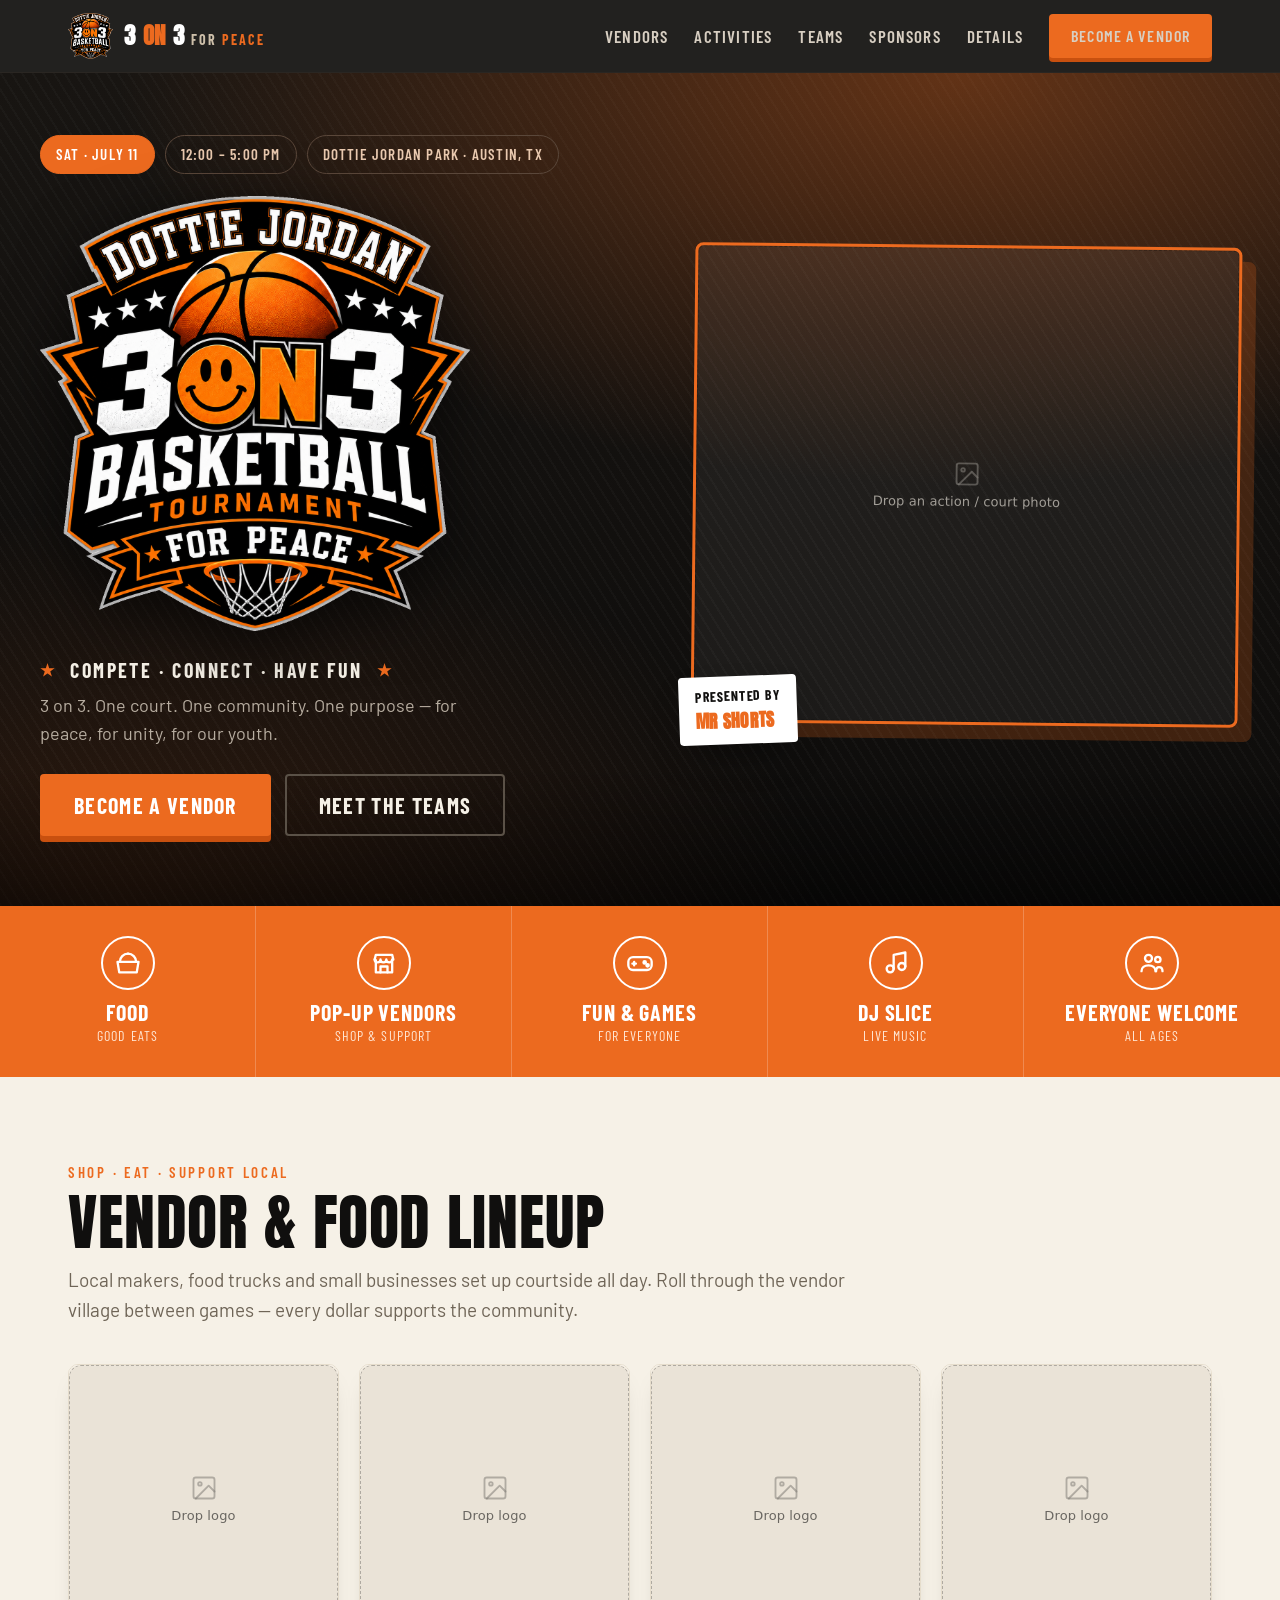
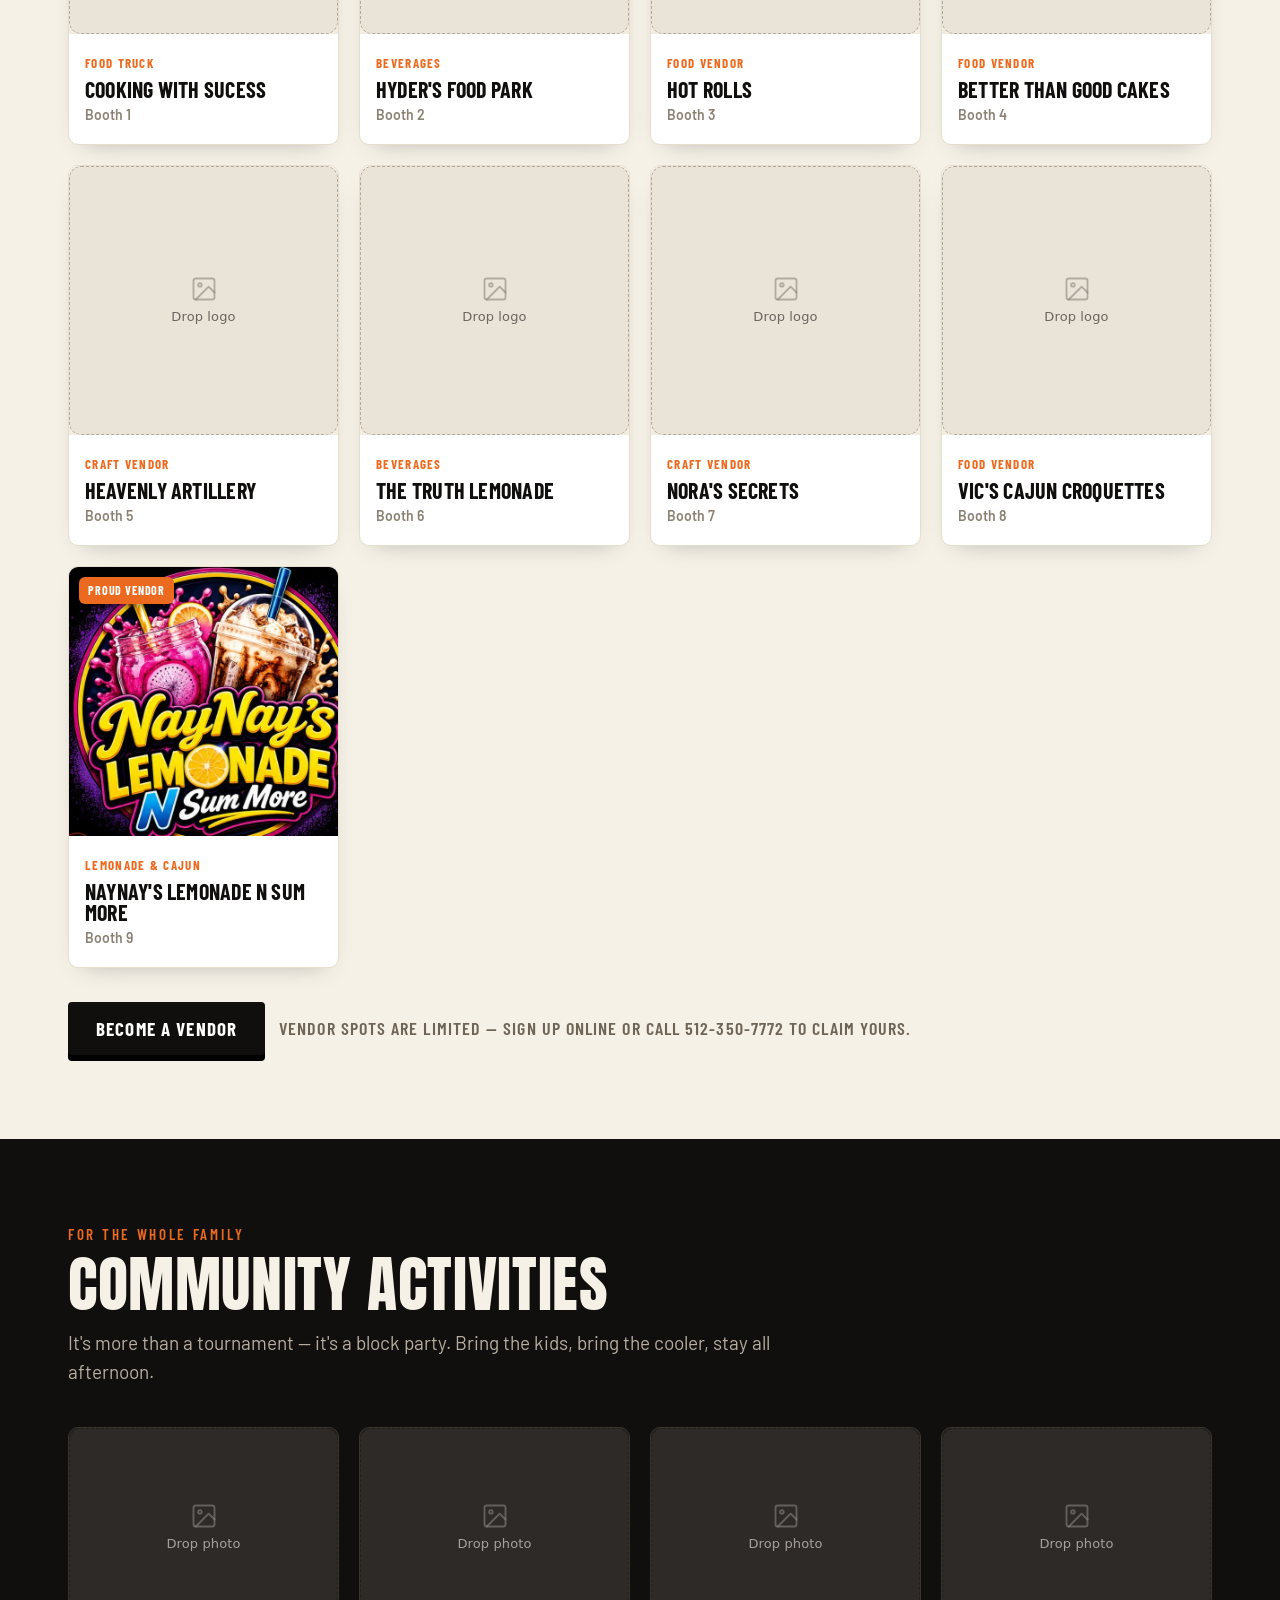
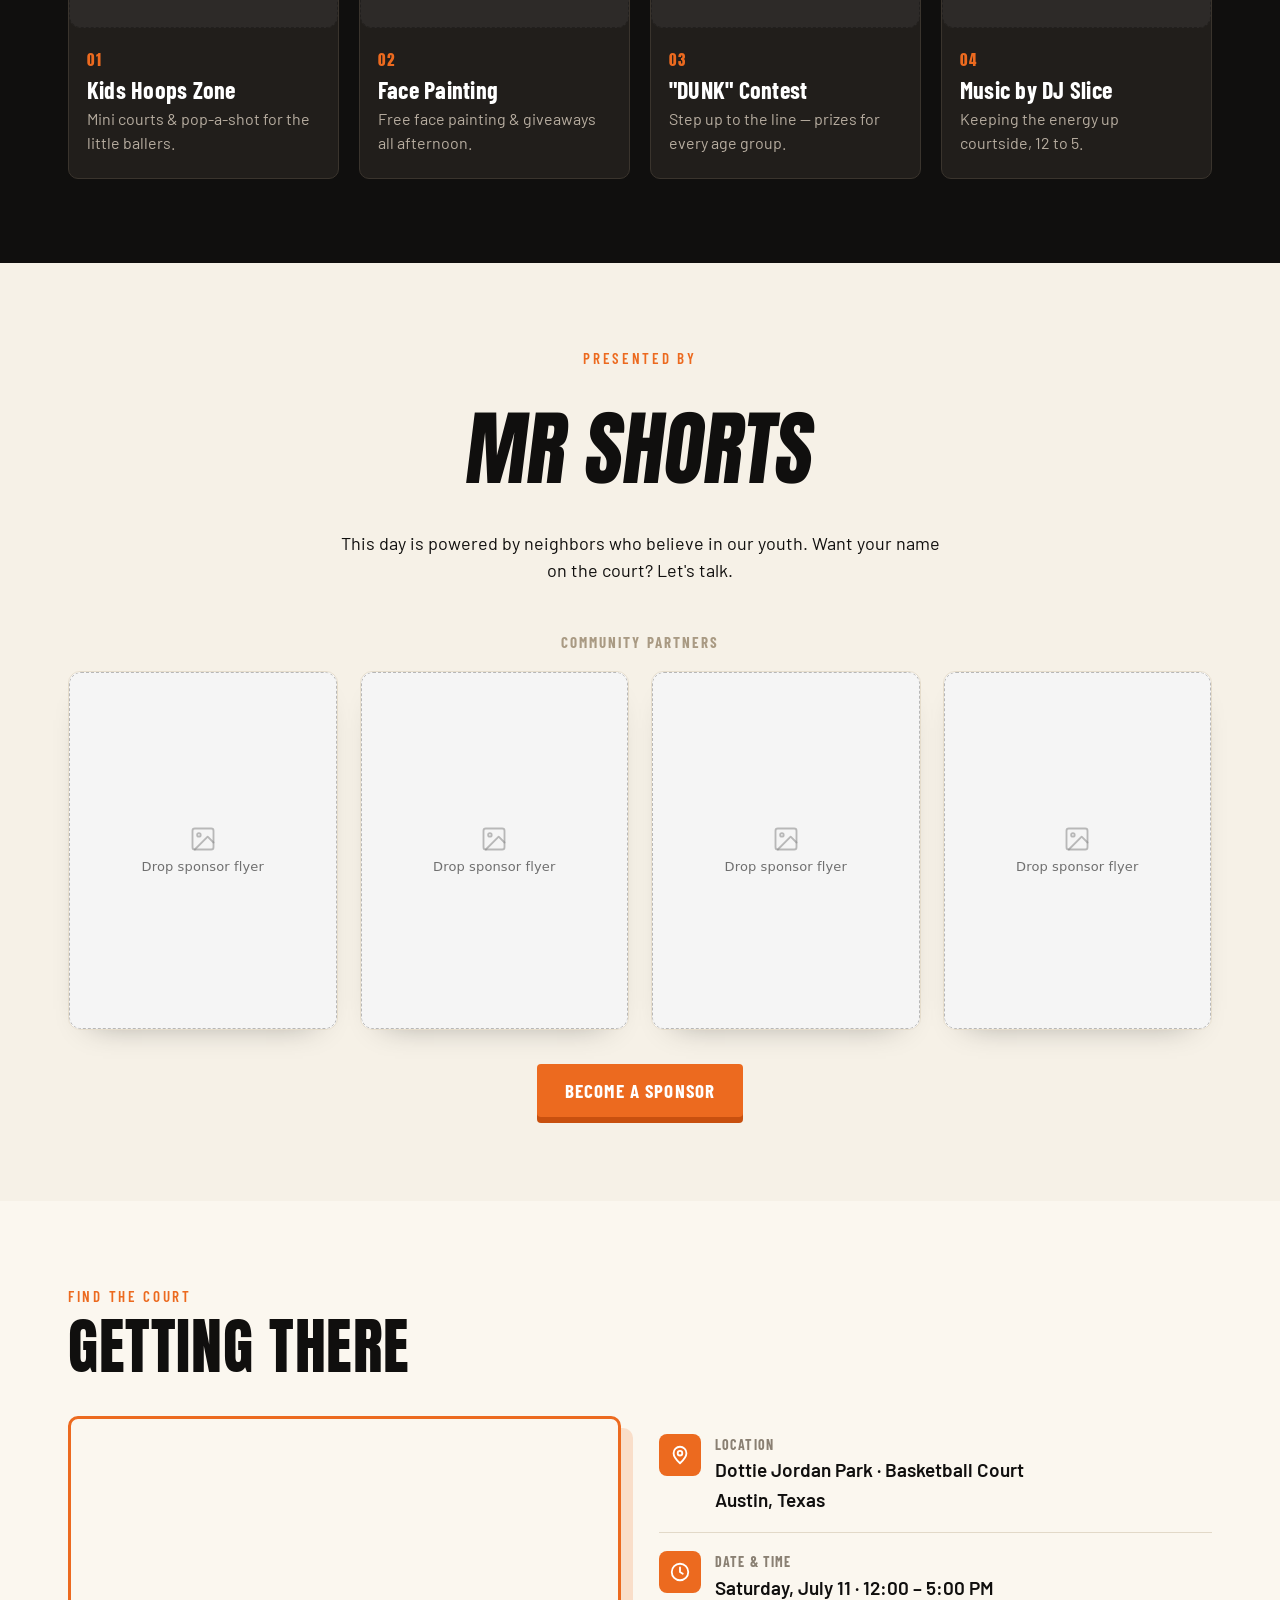
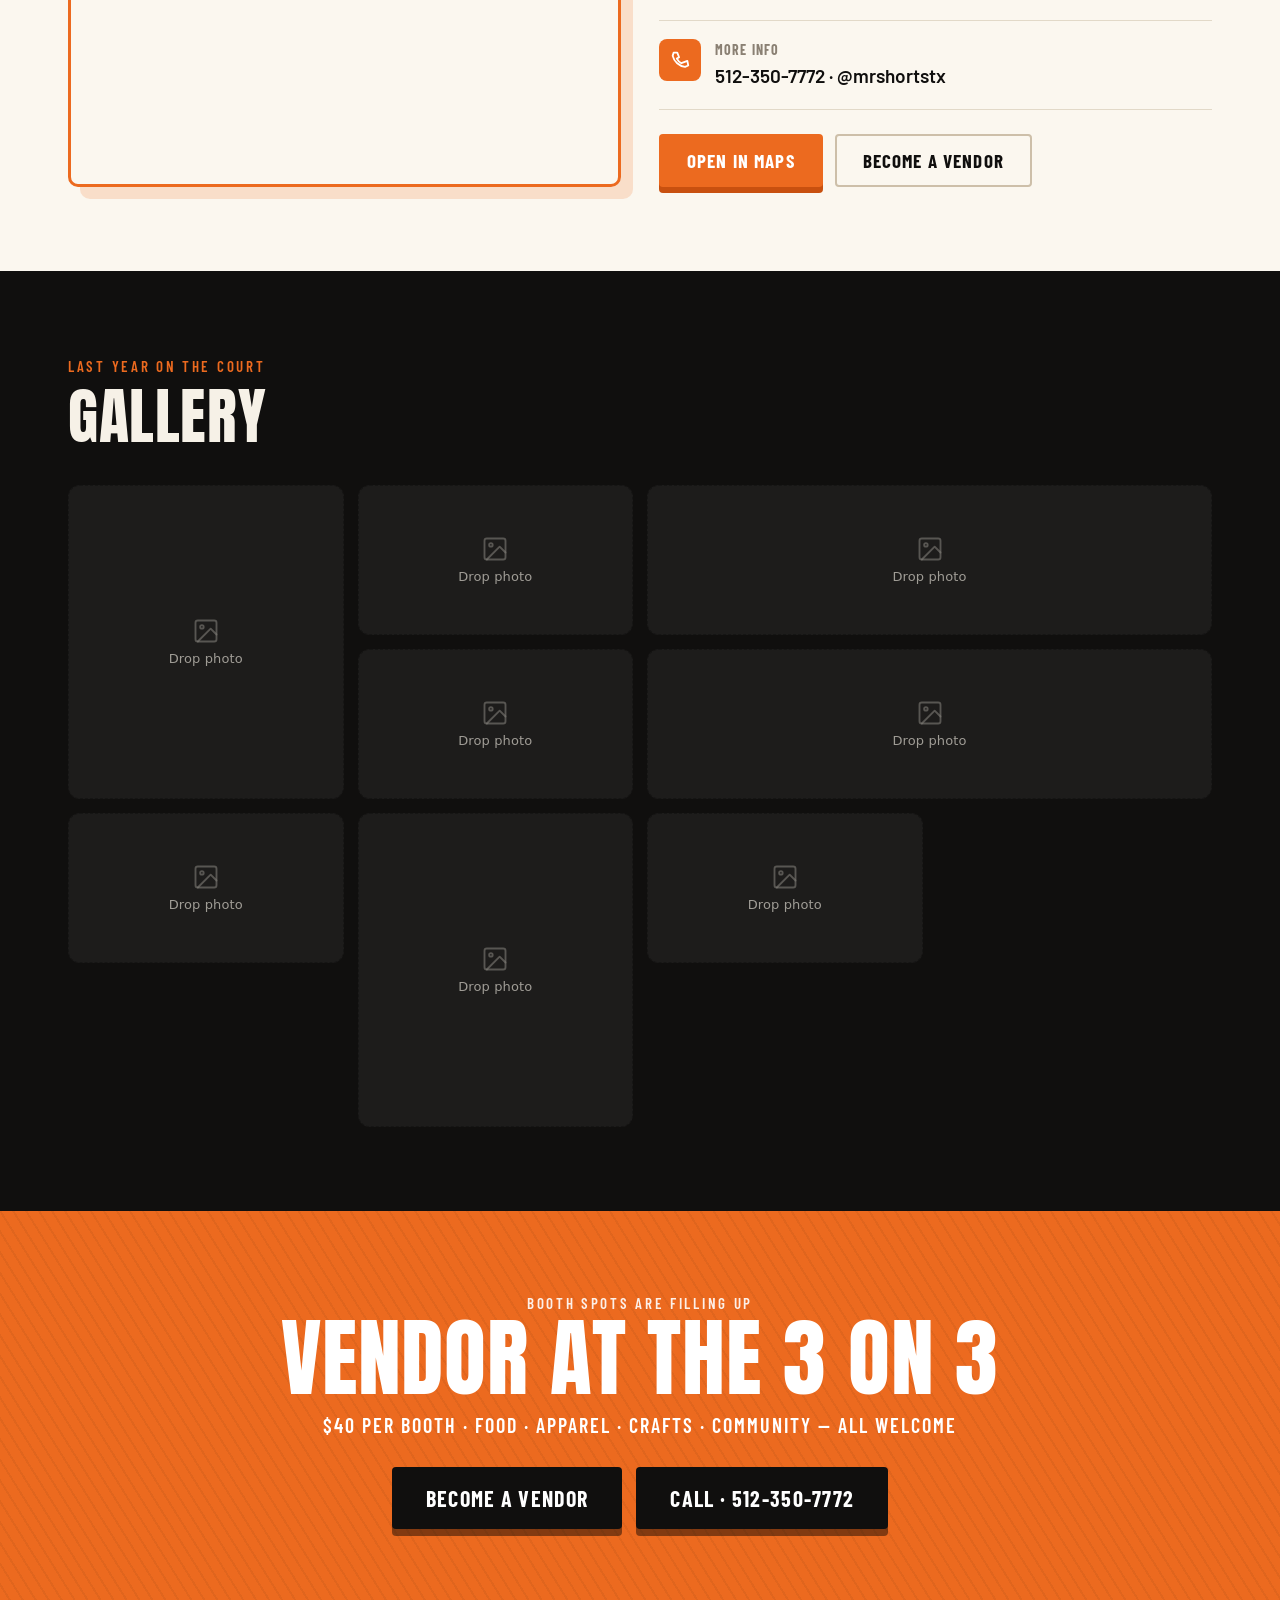
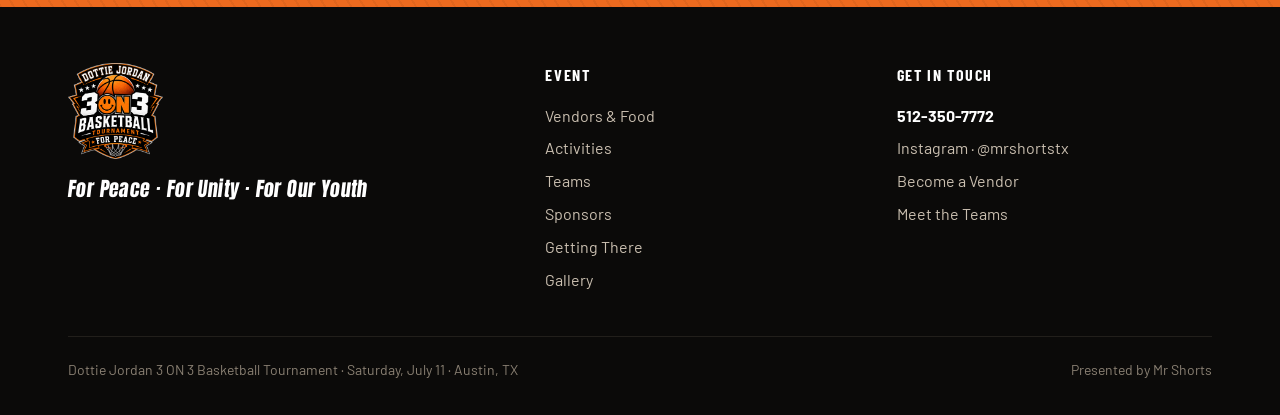
==== index.html @ 152d0636 "Add files via upload" ====
<!DOCTYPE html>
<html lang="en">
<head>
<meta charset="UTF-8" />
<meta name="viewport" content="width=device-width, initial-scale=1.0" />
<title>Dottie Jordan 3 ON 3 Basketball Tournament — For Peace</title>
<link rel="preconnect" href="https://fonts.googleapis.com" />
<link rel="preconnect" href="https://fonts.gstatic.com" crossorigin />
<link href="https://fonts.googleapis.com/css2?family=Anton&family=Barlow:ital,wght@0,400;0,500;0,600;0,700;1,600&family=Barlow+Condensed:wght@500;600;700&display=swap" rel="stylesheet" />
<link rel="stylesheet" href="assets/site.css" />
<meta name="ext-resource-dependency" content="assets/vendors/naynays-flyer.jpg" data-resource-id="naynaysFlyer" />
<template id="__bundler_thumbnail" data-bg-color="#100f0e">
  <svg viewBox="0 0 1200 800" xmlns="http://www.w3.org/2000/svg">
    <rect width="1200" height="800" fill="#100f0e"/>
    <circle cx="600" cy="400" r="190" fill="none" stroke="#ec6a1f" stroke-width="22"/>
    <path d="M600 210 v380 M410 400 h380" stroke="#ec6a1f" stroke-width="22"/>
    <path d="M470 285 q130 115 0 230 M730 285 q-130 115 0 230" fill="none" stroke="#ec6a1f" stroke-width="16"/>
    <text x="600" y="690" text-anchor="middle" font-family="Arial Black, sans-serif" font-weight="900" font-size="96" fill="#f4ead7">3 ON 3</text>
  </svg>
</template>
<style>
  /* ===== BECOME A SPONSOR MODAL ===== */
  .sp-modal{position:fixed;inset:0;z-index:300;display:none;align-items:flex-start;justify-content:center;padding:40px 20px;background:rgba(8,7,6,.9);backdrop-filter:blur(5px);overflow-y:auto;}
  .sp-modal.open{display:flex;}
  .sp-dialog{position:relative;width:100%;max-width:640px;background:#fff;border-radius:14px;overflow:hidden;box-shadow:0 40px 90px -30px rgba(0,0,0,.8);animation:spPop .22s ease both;}
  @keyframes spPop{from{transform:translateY(14px) scale(.985);}to{transform:none;}}

  .sp-head{position:relative;background:var(--ink);color:var(--cream);padding:30px 34px 26px;overflow:hidden;}
  .sp-head::before{content:"";position:absolute;inset:0;background:
      radial-gradient(120% 100% at 88% 0%, rgba(236,106,31,.34), transparent 58%),
      repeating-linear-gradient(58deg, rgba(255,255,255,.022) 0 2px, transparent 2px 9px);}
  .sp-head .eyebrow{position:relative;display:block;margin-bottom:8px;}
  .sp-head h2{position:relative;font-family:'Anton',sans-serif;font-size:clamp(32px,6vw,46px);color:#fff;}
  .sp-head h2 .o{color:var(--orange);}
  .sp-head p{position:relative;color:var(--muted);font-size:16px;margin:10px 0 0;max-width:460px;}
  .sp-close{position:absolute;top:18px;right:18px;z-index:3;width:40px;height:40px;border-radius:50%;border:2px solid #5a5147;background:rgba(0,0,0,.4);color:#fff;font-size:22px;cursor:pointer;display:grid;place-items:center;transition:.15s;}
  .sp-close:hover{background:var(--orange);border-color:var(--orange);}

  .sp-body{padding:28px 34px 32px;}
  .sp-modal .field{display:flex;flex-direction:column;gap:7px;margin-bottom:16px;}
  .sp-modal .grid2{display:grid;grid-template-columns:1fr 1fr;gap:0 18px;}
  .sp-modal .field label{font-family:'Barlow Condensed',sans-serif;font-weight:700;text-transform:uppercase;letter-spacing:.06em;font-size:14px;color:#6f6557;}
  .sp-modal .field label .req{color:var(--orange);}
  .sp-modal input,.sp-modal textarea{
    font-family:'Barlow',sans-serif;font-size:16px;color:var(--ink);background:#fbf8f2;
    border:1.5px solid #ddd2bf;border-radius:9px;padding:12px 14px;outline:none;transition:.14s;width:100%;
  }
  .sp-modal textarea{resize:vertical;min-height:84px;line-height:1.5;}
  .sp-modal input:focus,.sp-modal textarea:focus{border-color:var(--orange);background:#fff;box-shadow:0 0 0 3px rgba(236,106,31,.13);}
  .sp-modal input::placeholder,.sp-modal textarea::placeholder{color:#ada393;}

  .sp-tierhead{font-family:'Barlow Condensed',sans-serif;font-weight:700;text-transform:uppercase;letter-spacing:.06em;font-size:14px;color:#6f6557;margin:4px 0 10px;}
  .sp-tiers{display:grid;grid-template-columns:1fr 1fr;gap:10px;margin-bottom:18px;}
  .sp-tier{position:relative;cursor:pointer;}
  .sp-tier input{position:absolute;opacity:0;width:0;height:0;}
  .sp-tier .box{display:flex;flex-direction:column;gap:2px;border:1.5px solid #ddd2bf;border-radius:11px;padding:13px 15px;background:#fbf8f2;transition:.14s;height:100%;}
  .sp-tier .name{font-family:'Barlow Condensed',sans-serif;font-weight:700;text-transform:uppercase;letter-spacing:.04em;font-size:16px;color:var(--ink);}
  .sp-tier .amt{font-family:'Anton',sans-serif;font-size:22px;color:var(--orange);line-height:1;}
  .sp-tier .amt span{font-family:'Barlow',sans-serif;font-size:12px;color:#a0968a;font-weight:600;}
  .sp-tier input:checked + .box{border-color:var(--orange);background:#fff;box-shadow:0 0 0 2px rgba(236,106,31,.18);}
  .sp-tier input:focus-visible + .box{box-shadow:0 0 0 3px rgba(236,106,31,.35);}

  .sp-err{display:none;color:var(--orange-deep);font-family:'Barlow Condensed',sans-serif;font-weight:700;text-transform:uppercase;letter-spacing:.05em;font-size:13px;}
  .sp-err.show{display:block;}
  .field.invalid input,.field.invalid textarea{border-color:var(--orange-deep);background:#fff4ee;}

  .sp-actions{display:flex;align-items:center;gap:16px;margin-top:6px;flex-wrap:wrap;}
  .sp-actions .btn{border:0;}
  .sp-actions .callnote{font-size:14px;color:#8a8073;line-height:1.4;flex:1;min-width:180px;}
  .sp-actions .callnote a{color:var(--orange-deep);font-weight:700;white-space:nowrap;}

  .sp-success{display:none;text-align:center;padding:10px 4px 6px;}
  .sp-success.show{display:block;}
  .sp-success .tick{width:72px;height:72px;border-radius:50%;background:var(--orange);display:grid;place-items:center;margin:0 auto 20px;box-shadow:0 10px 24px -10px rgba(236,106,31,.7);}
  .sp-success .tick svg{width:38px;height:38px;stroke:#fff;stroke-width:3;fill:none;}
  .sp-success h3{font-family:'Anton',sans-serif;font-size:32px;color:var(--ink);text-transform:uppercase;}
  .sp-success p{font-size:17px;color:#6f6557;max-width:420px;margin:12px auto 0;}
  .sp-success .btn{margin-top:24px;}

  @media(max-width:560px){
    .sp-modal{padding:0;}
    .sp-dialog{max-width:none;min-height:100%;border-radius:0;}
    .sp-modal .grid2,.sp-tiers{grid-template-columns:1fr;}
    .sp-head,.sp-body{padding-left:22px;padding-right:22px;}
  }
</style>
</head>
<body>

  <!-- ============ NAV ============ -->
  <header class="nav">
    <div class="wrap nav-inner">
      <a class="brand" href="#top">
        <img src="assets/logo.png" alt="Dottie Jordan 3 on 3 logo" />
        <b>3<span>ON</span>3 <i>For <span>Peace</span></i></b>
      </a>
      <button class="nav-toggle" id="navToggle" aria-label="Menu"><span></span><span></span><span></span></button>
      <nav class="links" id="navLinks">
        <a href="#vendors">Vendors</a>
        <a href="#activities">Activities</a>
        <a href="teams.html">Teams</a>
        <a href="#sponsors">Sponsors</a>
        <a href="#details">Details</a>
        <a class="btn" href="vendor-registration.html">Become a Vendor</a>
      </nav>
    </div>
  </header>

  <!-- ============ HERO ============ -->
  <section class="hero" id="top">
    <div class="wrap hero-inner">
      <div class="hero-copy">
        <div class="eyebrow-row">
          <span class="chip hot">Sat · July 11</span>
          <span class="chip">12:00 – 5:00 PM</span>
          <span class="chip">Dottie Jordan Park · Austin, TX</span>
        </div>
        <img class="logo-art" src="assets/logo.png" alt="Dottie Jordan 3 on 3 Basketball Tournament — For Peace" />
        <p class="tag stars"><span class="s">★</span> Compete · Connect · Have Fun <span class="s">★</span></p>
        <p class="sub">3 on 3. One court. One community. One purpose — for peace, for unity, for our youth.</p>
        <div class="cta-row">
          <a class="btn lg" href="vendor-registration.html">Become a Vendor</a>
          <a class="btn ghost lg" href="teams.html">Meet the Teams</a>
        </div>
      </div>
      <div class="hero-media">
        <image-slot id="hero-photo" placeholder="Drop an action / court photo" fit="cover" shape="rounded" radius="6"></image-slot>
        <div class="presented">Presented by<b>MR SHORTS</b></div>
      </div>
    </div>
  </section>

  <!-- ============ FEATURE STRIP ============ -->
  <section class="features">
    <div class="grid">
      <div class="feature">
        <div class="ic"><svg viewBox="0 0 24 24" fill="none" stroke-width="2" stroke-linecap="round" stroke-linejoin="round"><path d="M3 11h18l-1.5 9h-15L3 11z"/><path d="M5 11a7 7 0 0 1 14 0"/><path d="M12 4v0"/></svg></div>
        <h3>Food</h3><p>Good eats</p>
      </div>
      <div class="feature">
        <div class="ic"><svg viewBox="0 0 24 24" fill="none" stroke-width="2" stroke-linecap="round" stroke-linejoin="round"><path d="M4 9l1-4h14l1 4"/><path d="M4 9a2.5 2.5 0 0 0 5 0 2.5 2.5 0 0 0 5 0 2.5 2.5 0 0 0 5 0"/><path d="M5 9.5V20h14V9.5"/><path d="M9 20v-5h6v5"/></svg></div>
        <h3>Pop-Up Vendors</h3><p>Shop &amp; support</p>
      </div>
      <div class="feature">
        <div class="ic"><svg viewBox="0 0 24 24" fill="none" stroke-width="2" stroke-linecap="round" stroke-linejoin="round"><rect x="2" y="7" width="20" height="11" rx="4"/><path d="M7 11v3M5.5 12.5h3"/><circle cx="16" cy="11.5" r="1"/><circle cx="18.5" cy="14" r="1"/></svg></div>
        <h3>Fun &amp; Games</h3><p>For everyone</p>
      </div>
      <div class="feature">
        <div class="ic"><svg viewBox="0 0 24 24" fill="none" stroke-width="2" stroke-linecap="round" stroke-linejoin="round"><circle cx="7" cy="17" r="3"/><circle cx="17" cy="15" r="3"/><path d="M10 17V5l10-2v12"/></svg></div>
        <h3>DJ Slice</h3><p>Live music</p>
      </div>
      <div class="feature">
        <div class="ic"><svg viewBox="0 0 24 24" fill="none" stroke-width="2" stroke-linecap="round" stroke-linejoin="round"><circle cx="9" cy="8" r="3"/><circle cx="17" cy="9" r="2.3"/><path d="M3 19c0-3 2.5-5 6-5s6 2 6 5"/><path d="M15.5 19c0-2 1-3.5 2.5-3.5s3 1.2 3 3.5"/></svg></div>
        <h3>Everyone Welcome</h3><p>All ages</p>
      </div>
    </div>
  </section>

  <!-- ============ VENDORS (PRIMARY) ============ -->
  <section class="section cream" id="vendors">
    <div class="wrap">
      <div class="sec-head">
        <span class="eyebrow">Shop · Eat · Support Local</span>
        <h2 class="section-title">Vendor &amp; Food Lineup</h2>
        <p class="lead">Local makers, food trucks and small businesses set up courtside all day. Roll through the vendor village between games — every dollar supports the community.</p>
      </div>
      <div class="vendor-grid">
        <article class="vendor"><image-slot id="v1" placeholder="Drop logo"></image-slot><div class="meta"><span class="cat">Food Truck</span><h3>COOKING WITH SUCESS</h3><span class="booth">Booth 1</span></div></article>
        <article class="vendor"><image-slot id="v2" placeholder="Drop logo"></image-slot><div class="meta"><span class="cat">BEVERAGES</span><h3>HYDER'S FOOD PARK</h3><span class="booth">Booth 2</span></div></article>
        <article class="vendor"><image-slot id="v3" placeholder="Drop logo"></image-slot><div class="meta"><span class="cat">FOOD VENDOR</span><h3>HOT ROLLS</h3><span class="booth">Booth 3</span></div></article>
        <article class="vendor"><image-slot id="v4" placeholder="Drop logo"></image-slot><div class="meta"><span class="cat">FOOD VENDOR</span><h3>BETTER THAN GOOD CAKES</h3><span class="booth">Booth 4</span></div></article>
        <article class="vendor"><image-slot id="v5" placeholder="Drop logo"></image-slot><div class="meta"><span class="cat">CRAFT VENDOR</span><h3>HEAVENLY ARTILLERY</h3><span class="booth">Booth 5</span></div></article>
        <article class="vendor"><image-slot id="v6" placeholder="Drop logo"></image-slot><div class="meta"><span class="cat">BEVERAGES</span><h3>THE TRUTH LEMONADE</h3><span class="booth">Booth 6</span></div></article>
        <article class="vendor"><image-slot id="v7" placeholder="Drop logo"></image-slot><div class="meta"><span class="cat">CRAFT VENDOR</span><h3>NORA'S SECRETS</h3><span class="booth">Booth 7</span></div></article>
        <article class="vendor"><image-slot id="v8" placeholder="Drop logo"></image-slot><div class="meta"><span class="cat">FOOD VENDOR</span><h3>VIC'S CAJUN CROQUETTES</h3><span class="booth">Booth 8</span></div></article>
        <article class="vendor has-flyer" data-flyer="assets/vendors/naynays-flyer.jpg" data-name="NayNay's Lemonade N Sum More"><div class="vlogo"><span class="proud">Proud Vendor</span><img src="assets/vendors/naynays-logo.jpg" alt="NayNay's Lemonade N Sum More logo" /></div><div class="meta"><span class="cat">Lemonade &amp; Cajun</span><h3>NAYNAY'S LEMONADE N SUM MORE</h3><span class="booth">Booth 9</span></div></article>
      </div>
      <div class="vendor-cta">
        <a class="btn dark" href="vendor-registration.html">Become a Vendor</a>
        <span class="note">Vendor spots are limited — sign up online or call 512-350-7772 to claim yours.</span>
      </div>
    </div>
  </section>

  <!-- ============ ACTIVITIES ============ -->
  <section class="section dark" id="activities">
    <div class="wrap">
      <div class="sec-head">
        <span class="eyebrow">For The Whole Family</span>
        <h2 class="section-title">Community Activities</h2>
        <p class="lead">It's more than a tournament — it's a block party. Bring the kids, bring the cooler, stay all afternoon.</p>
      </div>
      <div class="act-grid">
        <article class="act"><image-slot id="a1" placeholder="Drop photo"></image-slot><div class="body"><span class="num">01</span><h3>Kids Hoops Zone</h3><p>Mini courts &amp; pop-a-shot for the little ballers.</p></div></article>
        <article class="act"><image-slot id="a2" placeholder="Drop photo"></image-slot><div class="body"><span class="num">02</span><h3>Face Painting</h3><p>Free face painting &amp; giveaways all afternoon.</p></div></article>
        <article class="act"><image-slot id="a3" placeholder="Drop photo"></image-slot><div class="body"><span class="num">03</span><h3>"DUNK" Contest</h3><p>Step up to the line — prizes for every age group.</p></div></article>
        <article class="act"><image-slot id="a4" placeholder="Drop photo"></image-slot><div class="body"><span class="num">04</span><h3>Music by DJ Slice</h3><p>Keeping the energy up courtside, 12 to 5.</p></div></article>
      </div>
    </div>
  </section>

  <!-- ============ SPONSORS ============ -->
  <section class="section cream" id="sponsors">
    <div class="wrap">
      <div class="presenting">
        <span class="eyebrow">Presented By</span>
        <div class="ms">MR SHORTS</div>
        <p class="lead" style="max-width:620px;margin:18px auto 0;">This day is powered by neighbors who believe in our youth. Want your name on the court? Let's talk.</p>
      </div>
      <div class="sponsor-tier">Community Partners</div>
      <div class="sponsor-wall">
        <div class="sponsor"><image-slot id="s1" fit="cover" placeholder="Drop sponsor flyer"></image-slot></div>
        <div class="sponsor"><image-slot id="s2" fit="cover" placeholder="Drop sponsor flyer"></image-slot></div>
        <div class="sponsor"><image-slot id="s3" fit="cover" placeholder="Drop sponsor flyer"></image-slot></div>
        <div class="sponsor"><image-slot id="s4" fit="cover" placeholder="Drop sponsor flyer"></image-slot></div>
      </div>
      <div style="text-align:center;margin-top:34px;"><button class="btn" type="button" id="openSponsor">Become a Sponsor</button></div>
    </div>
  </section>

  <!-- ============ MAP / DETAILS ============ -->
  <section class="section" id="details">
    <div class="wrap">
      <div class="sec-head">
        <span class="eyebrow">Find The Court</span>
        <h2 class="section-title">Getting There</h2>
      </div>
      <div class="map-row">
        <div class="map-frame">
          <iframe title="Dottie Jordan Park map" loading="lazy" referrerpolicy="no-referrer-when-downgrade"
            src="https://www.openstreetmap.org/export/embed.html?bbox=-97.6855%2C30.2905%2C-97.6560%2C30.3065&layer=mapnik&marker=30.2986%2C-97.6707"></iframe>
        </div>
        <div class="detail-card">
          <div class="row">
            <div class="ic"><svg viewBox="0 0 24 24" fill="none" stroke-width="2" stroke-linecap="round" stroke-linejoin="round"><path d="M12 21s7-6.5 7-11a7 7 0 0 0-14 0c0 4.5 7 11 7 11z"/><circle cx="12" cy="10" r="2.5"/></svg></div>
            <div><div class="k">Location</div><div class="v">Dottie Jordan Park · Basketball Court<br>Austin, Texas</div></div>
          </div>
          <div class="row">
            <div class="ic"><svg viewBox="0 0 24 24" fill="none" stroke-width="2" stroke-linecap="round" stroke-linejoin="round"><circle cx="12" cy="12" r="9"/><path d="M12 7v5l3 2"/></svg></div>
            <div><div class="k">Date &amp; Time</div><div class="v">Saturday, July 11 · 12:00 – 5:00 PM</div></div>
          </div>
          <div class="row">
            <div class="ic"><svg viewBox="0 0 24 24" fill="none" stroke-width="2" stroke-linecap="round" stroke-linejoin="round"><path d="M5 4h4l2 5-2.5 1.5a12 12 0 0 0 5 5L20 13l1 5-3.5 1.5A16 16 0 0 1 4 7.5z"/></svg></div>
            <div><div class="k">More Info</div><div class="v">512-350-7772 · @mrshortstx</div></div>
          </div>
          <div style="margin-top:24px;display:flex;gap:12px;flex-wrap:wrap;">
            <a class="btn" target="_blank" rel="noopener" href="https://www.google.com/maps/search/Dottie+Jordan+Recreation+Center+Austin+TX">Open in Maps</a>
            <a class="btn ghost" style="--cream:var(--ink);color:var(--ink);border-color:#cdbfa9;" href="vendor-registration.html">Become a Vendor</a>
          </div>
        </div>
      </div>
    </div>
  </section>

  <!-- ============ GALLERY ============ -->
  <section class="section dark" id="gallery">
    <div class="wrap">
      <div class="sec-head">
        <span class="eyebrow">Last Year On The Court</span>
        <h2 class="section-title">Gallery</h2>
      </div>
      <div class="gallery">
        <image-slot id="g1" class="tall" placeholder="Drop photo"></image-slot>
        <image-slot id="g2" placeholder="Drop photo"></image-slot>
        <image-slot id="g3" class="wide" placeholder="Drop photo"></image-slot>
        <image-slot id="g4" placeholder="Drop photo"></image-slot>
        <image-slot id="g5" class="wide" placeholder="Drop photo"></image-slot>
        <image-slot id="g6" placeholder="Drop photo"></image-slot>
        <image-slot id="g7" class="tall" placeholder="Drop photo"></image-slot>
        <image-slot id="g8" placeholder="Drop photo"></image-slot>
      </div>
    </div>
  </section>

  <!-- ============ FINAL CTA ============ -->
  <section class="finalcta" id="register">
    <div class="wrap inner">
      <span class="eyebrow" style="color:#fff;opacity:.9;">Booth Spots Are Filling Up</span>
      <h2>Vendor At The 3 ON 3</h2>
      <p>$40 per booth · Food · Apparel · Crafts · Community — all welcome</p>
      <div style="display:flex;gap:14px;justify-content:center;flex-wrap:wrap;">
        <a class="btn dark lg" href="vendor-registration.html">Become a Vendor</a>
        <a class="btn dark lg" href="tel:5123507772">Call · 512-350-7772</a>
      </div>
    </div>
  </section>

  <!-- ============ FOOTER ============ -->
  <footer class="footer">
    <div class="wrap">
      <div class="top">
        <div>
          <img class="logo" src="assets/logo.png" alt="Dottie Jordan 3 on 3 logo" />
          <div class="peace">For Peace · For Unity · For Our Youth</div>
        </div>
        <div>
          <h4>Event</h4>
          <a href="#vendors">Vendors &amp; Food</a>
          <a href="#activities">Activities</a>
          <a href="teams.html">Teams</a>
          <a href="#sponsors">Sponsors</a>
          <a href="#details">Getting There</a>
          <a href="#gallery">Gallery</a>
        </div>
        <div class="contact">
          <h4>Get In Touch</h4>
          <a href="tel:5123507772"><b>512-350-7772</b></a>
          <a href="https://instagram.com/mrshortstx" target="_blank" rel="noopener">Instagram · @mrshortstx</a>
          <a href="vendor-registration.html">Become a Vendor</a>
          <a href="teams.html">Meet the Teams</a>
        </div>
      </div>
      <div class="bottom">
        <span>Dottie Jordan 3 ON 3 Basketball Tournament · Saturday, July 11 · Austin, TX</span>
        <span>Presented by Mr Shorts</span>
      </div>
    </div>
  </footer>

  <!-- ============ BECOME A SPONSOR MODAL ============ -->
  <div class="sp-modal" id="spModal" role="dialog" aria-modal="true" aria-labelledby="spTitle">
    <div class="sp-dialog">
      <button class="sp-close" id="spClose" type="button" aria-label="Close">&times;</button>
      <div class="sp-head">
        <span class="eyebrow">Put Your Name On The Court · July 11</span>
        <h2 id="spTitle">Become a <span class="o">Sponsor</span></h2>
        <p>Back the day that brings our neighborhood together. Tell us a little about you and the Mr Shorts team will follow up to lock in your sponsorship.</p>
      </div>

      <div class="sp-body">
        <form id="spForm" novalidate>
          <div class="grid2">
            <div class="field">
              <label for="spName">Sponsor / Company <span class="req">*</span></label>
              <input id="spName" name="spName" type="text" placeholder="Business or your name" required />
              <div class="sp-err" data-for="spName">Please enter a name.</div>
            </div>
            <div class="field">
              <label for="spContact">Contact name <span class="req">*</span></label>
              <input id="spContact" name="spContact" type="text" placeholder="First &amp; last name" required />
              <div class="sp-err" data-for="spContact">Please enter a contact name.</div>
            </div>
            <div class="field">
              <label for="spPhone">Phone <span class="req">*</span></label>
              <input id="spPhone" name="spPhone" type="tel" placeholder="(512) 000-0000" required />
              <div class="sp-err" data-for="spPhone">Please enter a phone number.</div>
            </div>
            <div class="field">
              <label for="spEmail">Email <span class="req">*</span></label>
              <input id="spEmail" name="spEmail" type="email" placeholder="you@email.com" required />
              <div class="sp-err" data-for="spEmail">Please enter a valid email.</div>
            </div>
          </div>

          <div class="sp-tierhead">Sponsorship level <span class="req" style="color:var(--orange);">*</span></div>
          <div class="sp-tiers" id="spTiers">
            <label class="sp-tier"><input type="radio" name="tier" value="Court Champion" /><span class="box"><span class="name">Court Champion</span><span class="amt">$1,000</span></span></label>
            <label class="sp-tier"><input type="radio" name="tier" value="Community Partner" /><span class="box"><span class="name">Community Partner</span><span class="amt">$500</span></span></label>
            <label class="sp-tier"><input type="radio" name="tier" value="Team Supporter" /><span class="box"><span class="name">Team Supporter</span><span class="amt">$250</span></span></label>
            <label class="sp-tier"><input type="radio" name="tier" value="Friend / In-Kind" /><span class="box"><span class="name">Friend / In-Kind</span><span class="amt">Custom <span>or donation</span></span></span></label>
          </div>
          <div class="sp-err" data-for="tier" style="margin:-8px 0 16px;">Please choose a sponsorship level.</div>

          <div class="field">
            <label for="spMsg">Anything you'd like to add?</label>
            <textarea id="spMsg" name="spMsg" placeholder="Questions, what you'd like to sponsor, how we can recognize you... (optional)"></textarea>
          </div>

          <div class="sp-actions">
            <button class="btn lg" type="submit">Submit Sponsorship</button>
            <span class="callnote">Prefer to talk? Call <a href="tel:5123507772">512-350-7772</a></span>
          </div>
        </form>

        <div class="sp-success" id="spSuccess">
          <div class="tick"><svg viewBox="0 0 24 24"><path d="M5 13l4 4L19 7"/></svg></div>
          <h3>Thank You, Sponsor!</h3>
          <p id="spSuccessMsg">We got your details. The Mr Shorts team will reach out to confirm your sponsorship and how we'll feature you on the court.</p>
          <button class="btn" type="button" id="spDone">Done</button>
        </div>
      </div>
    </div>
  </div>

  <!-- ============ VENDOR FLYER LIGHTBOX ============ -->
  <div class="vlb" id="vlb">
    <button class="x" id="vlbX" aria-label="Close">&times;</button>
    <button class="arw prev" id="vlbPrev" aria-label="Previous">&#8249;</button>
    <img id="vlbImg" alt="" />
    <button class="arw next" id="vlbNext" aria-label="Next">&#8250;</button>
    <div class="cap" id="vlbCap"></div>
  </div>

  <script src="assets/image-slot.js"></script>
  <script>
    // ---- standalone: resolve JS-referenced resources to inlined blobs ----
    if (window.__resources) {
      const __map = {'assets/vendors/naynays-flyer.jpg':'naynaysFlyer'};
      document.querySelectorAll('[data-flyer]').forEach(el=>{
        const id=__map[el.dataset.flyer];
        if(id && window.__resources[id]) el.dataset.flyer=window.__resources[id];
      });
    }

    const t = document.getElementById('navToggle');
    const l = document.getElementById('navLinks');
    t.addEventListener('click', ()=> l.classList.toggle('open'));
    l.querySelectorAll('a').forEach(a=>a.addEventListener('click',()=>l.classList.remove('open')));

    // ---- become a sponsor modal ----
    (function(){
      const modal=document.getElementById('spModal');
      const form=document.getElementById('spForm');
      const success=document.getElementById('spSuccess');
      const openBtn=document.getElementById('openSponsor');
      let lastFocus=null;

      function open(){lastFocus=document.activeElement;modal.classList.add('open');document.body.style.overflow='hidden';const f=document.getElementById('spName');setTimeout(()=>f&&f.focus(),60);}
      function close(){modal.classList.remove('open');document.body.style.overflow='';if(lastFocus)lastFocus.focus();
        // reset back to form view for next time
        setTimeout(()=>{form.style.display='';success.classList.remove('show');form.reset();
          form.querySelectorAll('.field.invalid').forEach(f=>f.classList.remove('invalid'));
          form.querySelectorAll('.sp-err.show').forEach(e=>e.classList.remove('show'));},200);}

      openBtn.addEventListener('click',open);
      document.getElementById('spClose').addEventListener('click',close);
      document.getElementById('spDone').addEventListener('click',close);
      modal.addEventListener('click',e=>{if(e.target===modal)close();});
      document.addEventListener('keydown',e=>{if(e.key==='Escape'&&modal.classList.contains('open'))close();});

      function setErr(key,on){
        const note=form.querySelector('.sp-err[data-for="'+key+'"]');
        if(note)note.classList.toggle('show',on);
        const field=note?note.closest('.field'):null;
        if(field)field.classList.toggle('invalid',on);
      }
      form.addEventListener('input',e=>{const n=e.target.name;if(['spName','spContact','spPhone','spEmail'].includes(n))setErr(n,false);if(n==='tier')setErr('tier',false);});

      form.addEventListener('submit',e=>{
        e.preventDefault();
        let ok=true,firstBad=null;
        ['spName','spContact','spPhone','spEmail'].forEach(k=>{
          const el=form.elements[k];const empty=!el.value.trim();
          const bad=k==='spEmail'?(empty||!/^[^@\s]+@[^@\s]+\.[^@\s]+$/.test(el.value)):empty;
          setErr(k,bad);if(bad){ok=false;firstBad=firstBad||el;}
        });
        const tier=form.querySelector('input[name="tier"]:checked');
        if(!tier){setErr('tier',true);ok=false;firstBad=firstBad||document.getElementById('spTiers');}
        if(!ok){if(firstBad&&firstBad.focus)firstBad.focus();return;}

        // ---- compose email to the Mr Shorts team ----
        const SP_EMAIL='stoneyw@gmail.com';
        const g=id=>(form.elements[id]&&form.elements[id].value.trim())||'—';
        const body=[
          'NEW SPONSOR INQUIRY — Dottie Jordan 3 ON 3 (July 11)',
          '',
          'Sponsorship level: '+tier.value,
          '',
          'Sponsor / Company: '+g('spName'),
          'Contact name:      '+g('spContact'),
          'Phone:             '+g('spPhone'),
          'Email:             '+g('spEmail'),
          '',
          'Message:',
          '  '+g('spMsg'),
          '',
          '— Sent from the 3ON3 For Peace sponsor form'
        ].join('\n');
        window.location.href='mailto:'+SP_EMAIL+
          '?subject='+encodeURIComponent('Sponsor Inquiry ('+tier.value+') — '+g('spName'))+
          '&body='+encodeURIComponent(body);

        document.getElementById('spSuccessMsg').textContent=
          'Your email app just opened with your '+tier.value+' sponsorship details ready — hit send in that email to finish. The Mr Shorts team will confirm your sponsorship and how we’ll feature you on the court.';
        form.style.display='none';
        success.classList.add('show');
      });
    })();

    // ---- unified preview lightbox (vendors + sponsors) ----
    const vlb=document.getElementById('vlb'),vimg=document.getElementById('vlbImg'),vcap=document.getElementById('vlbCap');
    const vPrev=document.getElementById('vlbPrev'),vNext=document.getElementById('vlbNext');
    const ZOOM='<svg viewBox="0 0 24 24" fill="none" stroke-linecap="round" stroke-linejoin="round"><circle cx="11" cy="11" r="7"/><path d="M21 21l-4.3-4.3M11 8v6M8 11h6"/></svg>';
    const EYE='<svg viewBox="0 0 24 24" fill="none" stroke-linecap="round" stroke-linejoin="round"><path d="M2 12s3.5-7 10-7 10 7 10 7-3.5 7-10 7-10-7-10-7z"/><circle cx="12" cy="12" r="3"/></svg>';
    let gList=[],gIdx=0;
    function gShow(i){if(!gList.length)return;gIdx=(i+gList.length)%gList.length;const it=gList[gIdx];vimg.src=it.src;vimg.alt=it.name||'';vcap.textContent=it.name||'';const m=gList.length>1;vPrev.style.display=vNext.style.display=m?'grid':'none';}
    function gOpen(list,i){if(!list.length)return;gList=list;vlb.classList.add('open');gShow(Math.max(0,i));}
    function vclose(){vlb.classList.remove('open');vimg.removeAttribute('src');}
    vlb.addEventListener('click',e=>{if(e.target===vlb)vclose();});
    document.getElementById('vlbX').addEventListener('click',vclose);
    vPrev.addEventListener('click',e=>{e.stopPropagation();gShow(gIdx-1);});
    vNext.addEventListener('click',e=>{e.stopPropagation();gShow(gIdx+1);});
    document.addEventListener('keydown',e=>{if(!vlb.classList.contains('open'))return;if(e.key==='Escape')vclose();if(e.key==='ArrowLeft')gShow(gIdx-1);if(e.key==='ArrowRight')gShow(gIdx+1);});

    function slotSrc(s){const im=s&&s.shadowRoot&&s.shadowRoot.querySelector('img[part="image"]');return (im&&im.getAttribute('src'))||null;}

    // vendors
    const vendors=[...document.querySelectorAll('.vendor')];
    function vSrc(v){return v.dataset.flyer || slotSrc(v.querySelector('image-slot'));}
    function vName(v){return v.dataset.name||(v.querySelector('h3')&&v.querySelector('h3').textContent.trim())||'';}
    function vList(){return vendors.filter(v=>v.classList.contains('previewable')).map(v=>({src:vSrc(v),name:vName(v)})).filter(x=>x.src);}
    function openVendor(v){const list=vList();const i=list.findIndex(x=>x.src===vSrc(v));gOpen(list,i);}
    vendors.forEach(v=>{
      const btn=document.createElement('button');btn.className='zoom';btn.type='button';btn.setAttribute('aria-label','Preview image');btn.innerHTML=ZOOM;
      btn.addEventListener('click',e=>{e.stopPropagation();openVendor(v);});
      v.appendChild(btn);
      if(v.dataset.flyer){v.classList.add('previewable');const lg=v.querySelector('.vlogo');if(lg)lg.addEventListener('click',()=>openVendor(v));return;}
      const s=v.querySelector('image-slot');if(!s)return;
      const upd=()=>v.classList.toggle('previewable', s.hasAttribute('data-filled'));
      upd();new MutationObserver(upd).observe(s,{attributes:true,attributeFilter:['data-filled']});
    });

    // sponsors
    const sponsors=[...document.querySelectorAll('.sponsor')];
    function spList(){return sponsors.filter(sp=>sp.classList.contains('previewable')).map(sp=>({src:slotSrc(sp.querySelector('image-slot')),name:'Sponsor Flyer'})).filter(x=>x.src);}
    sponsors.forEach(sp=>{
      const s=sp.querySelector('image-slot');if(!s)return;
      const btn=document.createElement('button');btn.className='flyer-btn';btn.type='button';btn.innerHTML=EYE+'Preview Flyer';
      btn.addEventListener('click',e=>{e.stopPropagation();const list=spList();const my=slotSrc(s);const i=list.findIndex(x=>x.src===my);gOpen(list,i);});
      sp.appendChild(btn);
      const upd=()=>sp.classList.toggle('previewable', s.hasAttribute('data-filled'));
      upd();new MutationObserver(upd).observe(s,{attributes:true,attributeFilter:['data-filled']});
    });
  </script>
</body>
</html>
---- assets/site.css ----
/* ====== DOTTIE JORDAN 3ON3 — FOR PEACE :: brand stylesheet ====== */
:root{
  --ink:#100f0e;
  --ink-2:#1b1917;
  --panel:#211e1b;
  --cream:#f6f1e7;
  --cream-2:#ece3d3;
  --paper:#fbf7ef;
  --orange:#ec6a1f;
  --orange-bright:#ff7d24;
  --orange-deep:#c8500f;
  --line-dark:#3a342d;
  --muted:#b7ada0;
  --muted-ink:#7c736682;
  --shadow:0 18px 40px -18px rgba(0,0,0,.55);
  --maxw:1200px;
}
*{box-sizing:border-box;}
html{scroll-behavior:smooth;scroll-padding-top:78px;}
body{
  margin:0;
  font-family:'Barlow',system-ui,sans-serif;
  color:var(--ink);
  background:var(--paper);
  -webkit-font-smoothing:antialiased;
  font-size:18px;line-height:1.55;
}
img{max-width:100%;display:block;}
a{color:inherit;text-decoration:none;}

.wrap{max-width:var(--maxw);margin:0 auto;padding:0 28px;}
.eyebrow{
  font-family:'Barlow Condensed',sans-serif;font-weight:600;
  text-transform:uppercase;letter-spacing:.18em;font-size:15px;color:var(--orange);
}
h1,h2,h3{font-family:'Anton',sans-serif;font-weight:400;line-height:.96;letter-spacing:.01em;margin:0;text-transform:uppercase;}
.display{font-size:clamp(54px,9vw,118px);}
.section-title{font-size:clamp(34px,5.2vw,62px);}
.italic-skew{font-style:normal;transform:skewX(-7deg);display:inline-block;}

/* star separators like the flyer */
.stars{display:inline-flex;align-items:center;gap:14px;font-family:'Barlow Condensed',sans-serif;font-weight:700;text-transform:uppercase;letter-spacing:.12em;}
.stars .s{color:var(--orange);font-size:.8em;}

/* buttons */
.btn{
  --bg:var(--orange);--fg:#fff;
  font-family:'Barlow Condensed',sans-serif;font-weight:700;text-transform:uppercase;letter-spacing:.06em;
  font-size:19px;line-height:1;
  display:inline-flex;align-items:center;gap:10px;
  background:var(--bg);color:var(--fg);
  border:2px solid transparent;border-radius:4px;
  padding:15px 26px;cursor:pointer;transition:.15s transform,.15s background,.15s box-shadow;
  box-shadow:0 6px 0 var(--orange-deep);
}
.btn:hover{transform:translateY(-1px);background:var(--orange-bright);}
.btn:active{transform:translateY(4px);box-shadow:0 2px 0 var(--orange-deep);}
.btn.ghost{background:transparent;color:var(--cream);border-color:#5a5147;box-shadow:none;}
.btn.ghost:hover{background:rgba(236,106,31,.12);border-color:var(--orange);color:#fff;}
.btn.dark{background:var(--ink);color:#fff;box-shadow:0 6px 0 #000;}
.btn.dark:hover{background:#000;}
.btn.lg{font-size:22px;padding:18px 32px;}

/* chips */
.chip{
  display:inline-flex;align-items:center;gap:8px;
  font-family:'Barlow Condensed',sans-serif;font-weight:600;text-transform:uppercase;letter-spacing:.08em;font-size:15px;
  border:1.5px solid currentColor;border-radius:999px;padding:7px 15px;
}
.chip svg{width:16px;height:16px;}

/* ============ NAV ============ */
.nav{
  position:sticky;top:0;z-index:60;background:rgba(16,15,14,.92);
  backdrop-filter:blur(8px);border-bottom:1px solid #2a2622;
}
.nav-inner{display:flex;align-items:center;gap:26px;height:72px;}
.nav .brand{display:flex;align-items:center;gap:11px;color:#fff;}
.nav .brand img{height:46px;width:auto;}
.nav .brand b{font-family:'Anton',sans-serif;font-size:23px;letter-spacing:.02em;display:flex;align-items:baseline;gap:7px;}
.nav .brand b span{color:var(--orange);}
.nav .brand b i{font-family:'Barlow Condensed',sans-serif;font-style:normal;font-weight:700;font-size:14px;letter-spacing:.14em;text-transform:uppercase;color:#cdbfa9;white-space:nowrap;}
.nav .brand b i span{color:var(--orange);}
.nav .links{display:flex;gap:26px;margin-left:auto;align-items:center;}
.nav .links a{font-family:'Barlow Condensed',sans-serif;font-weight:600;text-transform:uppercase;letter-spacing:.07em;font-size:17px;color:#d8cfc2;transition:.15s;}
.nav .links a:hover{color:#fff;}
.nav .links .btn{font-size:16px;padding:12px 20px;box-shadow:0 4px 0 var(--orange-deep);}
.nav-toggle{display:none;margin-left:auto;background:none;border:0;cursor:pointer;padding:8px;}
.nav-toggle span{display:block;width:26px;height:3px;background:#fff;border-radius:2px;margin:5px 0;}

/* ============ HERO ============ */
.hero{position:relative;background:var(--ink);color:var(--cream);overflow:hidden;}
.hero::before{/* spotlight + grain */
  content:"";position:absolute;inset:0;
  background:
    radial-gradient(120% 90% at 75% 0%, rgba(236,106,31,.35), transparent 55%),
    radial-gradient(90% 80% at 10% 100%, rgba(236,106,31,.14), transparent 60%),
    repeating-linear-gradient(58deg, rgba(255,255,255,.022) 0 2px, transparent 2px 9px),
    linear-gradient(180deg,#181512,#0d0c0b);
  z-index:0;
}
.hero::after{/* bottom court fade */
  content:"";position:absolute;left:0;right:0;bottom:0;height:140px;
  background:linear-gradient(180deg,transparent,rgba(0,0,0,.5));z-index:0;
}
.hero-inner{position:relative;z-index:2;display:grid;grid-template-columns:1.05fr .95fr;gap:48px;align-items:center;padding:62px 0 70px;}
.hero .eyebrow-row{display:flex;gap:10px;flex-wrap:wrap;margin-bottom:22px;}
.hero .eyebrow-row .chip{color:#e9c9af;border-color:#5a473a;}
.hero .eyebrow-row .chip.hot{color:#fff;background:var(--orange);border-color:var(--orange);}
.hero .logo-art{max-width:430px;width:100%;filter:drop-shadow(0 14px 30px rgba(0,0,0,.6));margin-bottom:6px;}
.hero h1.kicker{font-size:clamp(40px,6vw,82px);color:#fff;margin:4px 0 10px;}
.hero h1.kicker .peace{color:var(--orange);}
.hero .tag{margin:18px 0 6px;font-size:20px;}
.hero .sub{color:var(--muted);max-width:440px;font-size:18px;margin:0 0 26px;}
.hero .cta-row{display:flex;gap:14px;flex-wrap:wrap;}
.hero-media{position:relative;}
.hero-media image-slot{display:block;width:100%;height:480px;border-radius:8px;border:3px solid var(--orange);box-shadow:14px 14px 0 rgba(236,106,31,.22);transform:rotate(.6deg);}
.hero-media .presented{
  position:absolute;left:-14px;bottom:-18px;background:#fff;color:var(--ink);
  font-family:'Barlow Condensed',sans-serif;font-weight:700;text-transform:uppercase;letter-spacing:.06em;
  font-size:14px;padding:9px 16px;border-radius:4px;box-shadow:var(--shadow);transform:rotate(-2deg);
}
.hero-media .presented b{font-family:'Anton';color:var(--orange);font-size:18px;display:block;letter-spacing:.02em;}

/* ============ FEATURE STRIP ============ */
.features{background:var(--orange);color:#fff;}
.features .grid{display:grid;grid-template-columns:repeat(5,1fr);}
.feature{padding:30px 18px;text-align:center;border-right:1px solid rgba(255,255,255,.22);}
.feature:last-child{border-right:0;}
.feature .ic{width:54px;height:54px;margin:0 auto 12px;display:grid;place-items:center;border:2.5px solid #fff;border-radius:50%;}
.feature .ic svg{width:28px;height:28px;stroke:#fff;}
.feature h3{font-family:'Barlow Condensed',sans-serif;font-weight:700;font-size:22px;letter-spacing:.04em;}
.feature p{margin:2px 0 0;font-family:'Barlow Condensed',sans-serif;text-transform:uppercase;letter-spacing:.08em;font-size:14px;color:#ffe6d3;}

/* ============ generic section ============ */
.section{padding:84px 0;}
.section.dark{background:var(--ink);color:var(--cream);}
.section.cream{background:var(--cream);}
.sec-head{margin-bottom:40px;max-width:780px;}
.sec-head .eyebrow{display:block;margin-bottom:8px;}
.sec-head p.lead{font-size:19px;color:#6f6557;margin:14px 0 0;}
.section.dark .sec-head p.lead{color:var(--muted);}

/* ============ VENDORS (primary) ============ */
.vendor-grid{display:grid;grid-template-columns:repeat(4,1fr);gap:20px;}
.vendor{
  background:#fff;border:1px solid #e6ddcc;border-radius:10px;overflow:hidden;
  box-shadow:0 10px 24px -16px rgba(0,0,0,.35);transition:.15s transform,.15s box-shadow;
}
.vendor:hover{transform:translateY(-3px);box-shadow:0 18px 30px -16px rgba(0,0,0,.4);}
.vendor{position:relative;}
.vendor image-slot{display:block;width:100%;height:auto !important;aspect-ratio:1/1;background:#f3ece0;}
.vendor .vlogo{display:block;width:100%;aspect-ratio:1/1;background:#0d0c0b;position:relative;overflow:hidden;cursor:pointer;}
.vendor .vlogo img{width:100%;height:100%;object-fit:cover;display:block;}
.vendor .proud{position:absolute;top:10px;left:10px;z-index:4;font-family:'Barlow Condensed',sans-serif;font-weight:700;text-transform:uppercase;letter-spacing:.07em;font-size:12px;color:#fff;background:var(--orange);border-radius:6px;padding:4px 9px;box-shadow:0 4px 10px -4px rgba(0,0,0,.6);}
.vendor .zoom{position:absolute;top:10px;right:10px;z-index:5;width:36px;height:36px;border-radius:9px;border:0;cursor:pointer;background:rgba(13,12,11,.6);display:none;place-items:center;backdrop-filter:blur(4px);box-shadow:0 4px 10px -4px rgba(0,0,0,.55);transition:.15s background;}
.vendor .zoom:hover{background:var(--orange);}
.vendor .zoom svg{width:19px;height:19px;stroke:#fff;stroke-width:2.2;fill:none;}
.vendor.previewable:hover .zoom{display:grid;}
.vendor .meta{padding:14px 16px 16px;}
.vendor .meta .cat{font-family:'Barlow Condensed',sans-serif;font-weight:700;text-transform:uppercase;letter-spacing:.1em;font-size:13px;color:var(--orange);}
.vendor .meta h3{font-family:'Barlow Condensed',sans-serif;font-weight:700;font-size:22px;margin:3px 0 0;color:var(--ink);text-transform:none;}
.vendor .meta .booth{font-size:14px;color:#8a8073;font-weight:600;}
.vendor-cta{margin-top:34px;display:flex;gap:14px;flex-wrap:wrap;align-items:center;}
.vendor-cta .note{color:#6f6557;font-family:'Barlow Condensed',sans-serif;font-weight:600;text-transform:uppercase;letter-spacing:.06em;}

/* ============ ACTIVITIES ============ */
.act-grid{display:grid;grid-template-columns:repeat(4,1fr);gap:20px;}
.act{position:relative;border-radius:10px;overflow:hidden;border:1px solid var(--line-dark);background:var(--panel);}
.act image-slot{display:block;width:100%;height:200px;}
.act .body{padding:18px 18px 22px;}
.act .num{font-family:'Anton';color:var(--orange);font-size:15px;letter-spacing:.1em;}
.act h3{font-family:'Barlow Condensed',sans-serif;font-weight:700;font-size:24px;margin:4px 0 6px;color:#fff;text-transform:none;}
.act p{margin:0;font-size:16px;color:var(--muted);}

/* ============ SPONSORS ============ */
.presenting{text-align:center;margin-bottom:46px;}
.presenting .eyebrow{display:block;margin-bottom:14px;}
.presenting .ms{
  font-family:'Anton',sans-serif;font-size:clamp(40px,7vw,82px);color:var(--ink);transform:skewX(-7deg);display:inline-block;white-space:nowrap;
}
.section.cream .presenting .ms{color:var(--ink);}
.sponsor-wall{display:grid;grid-template-columns:repeat(4,1fr);gap:22px;}
.sponsor{position:relative;background:#fff;border:1px solid #e6ddcc;border-radius:12px;aspect-ratio:3/4;overflow:hidden;box-shadow:0 14px 32px -24px rgba(0,0,0,.45);}
.sponsor image-slot{display:block;width:100%;height:100%;}
.sponsor image-slot::part(image){object-fit:cover;}
.sponsor .flyer-btn{position:absolute;left:50%;bottom:12px;transform:translateX(-50%) translateY(6px);z-index:5;align-items:center;gap:7px;font-family:'Barlow Condensed',sans-serif;font-weight:700;text-transform:uppercase;letter-spacing:.05em;font-size:13px;color:#fff;background:var(--orange);border:0;border-radius:999px;padding:9px 16px;cursor:pointer;box-shadow:0 8px 18px -6px rgba(0,0,0,.6);display:none;opacity:0;transition:.16s;}
.sponsor .flyer-btn svg{width:15px;height:15px;stroke:#fff;stroke-width:2.3;fill:none;}
.sponsor.previewable .flyer-btn{display:inline-flex;}
.sponsor.previewable:hover .flyer-btn{opacity:1;transform:translateX(-50%) translateY(0);}
.sponsor-tier{text-align:center;font-family:'Barlow Condensed',sans-serif;font-weight:700;text-transform:uppercase;letter-spacing:.14em;color:#a99a83;margin:34px 0 16px;font-size:15px;}

/* ============ VENDOR FLYER LIGHTBOX ============ */
.vlb{position:fixed;inset:0;z-index:200;display:none;align-items:center;justify-content:center;padding:30px;background:rgba(8,7,6,.92);backdrop-filter:blur(4px);}
.vlb.open{display:flex;}
.vlb img{max-width:min(92vw,820px);max-height:88vh;width:auto;height:auto;border-radius:10px;border:3px solid var(--orange);box-shadow:0 30px 60px -20px rgba(0,0,0,.8);}
.vlb .x{position:absolute;top:22px;right:26px;width:48px;height:48px;border-radius:50%;border:2px solid #5a5147;background:rgba(0,0,0,.5);color:#fff;font-size:24px;cursor:pointer;display:grid;place-items:center;transition:.15s;}
.vlb .x:hover{background:var(--orange);border-color:var(--orange);}
.vlb .arw{position:absolute;top:50%;transform:translateY(-50%);width:54px;height:54px;border-radius:50%;border:2px solid #5a5147;background:rgba(0,0,0,.5);color:#fff;font-size:26px;cursor:pointer;display:grid;place-items:center;transition:.15s;}
.vlb .arw:hover{background:var(--orange);border-color:var(--orange);}
.vlb .arw.prev{left:24px;} .vlb .arw.next{right:24px;}
.vlb .cap{position:absolute;bottom:26px;left:0;right:0;text-align:center;font-family:'Barlow Condensed',sans-serif;font-weight:700;text-transform:uppercase;letter-spacing:.08em;color:#f0d4bf;font-size:16px;}
@media(max-width:640px){.vlb .arw{width:44px;height:44px;}.vlb .arw.prev{left:10px;}.vlb .arw.next{right:10px;}}

/* ============ MAP / DETAILS ============ */
.map-row{display:grid;grid-template-columns:1fr 1fr;gap:38px;align-items:stretch;}
.map-frame{border-radius:10px;overflow:hidden;border:3px solid var(--orange);box-shadow:12px 12px 0 rgba(236,106,31,.18);min-height:330px;}
.map-frame iframe{width:100%;height:100%;min-height:330px;border:0;display:block;filter:saturate(1.05);}
.detail-card .row{display:flex;gap:14px;padding:18px 0;border-bottom:1px solid #e2d9c8;}
.detail-card .row:last-child{border-bottom:0;}
.detail-card .row .ic{flex:none;width:42px;height:42px;border-radius:8px;background:var(--orange);display:grid;place-items:center;}
.detail-card .row .ic svg{width:22px;height:22px;stroke:#fff;}
.detail-card .row .k{font-family:'Barlow Condensed',sans-serif;font-weight:700;text-transform:uppercase;letter-spacing:.08em;color:#8a8073;font-size:14px;}
.detail-card .row .v{font-size:19px;font-weight:600;color:var(--ink);}

/* ============ GALLERY ============ */
.gallery{display:grid;grid-template-columns:repeat(4,1fr);grid-auto-rows:150px;gap:14px;}
.gallery image-slot{width:100%;height:100%;border-radius:8px;}
.gallery .tall{grid-row:span 2;}
.gallery .wide{grid-column:span 2;}

/* image-slot empty-state visibility on dark surfaces */
.section.dark image-slot::part(frame),
.gallery image-slot::part(frame),
.hero-media image-slot::part(frame){background:rgba(255,255,255,.055) !important;}
.section.dark image-slot::part(empty),
.gallery image-slot::part(empty),
.hero-media image-slot::part(empty){color:rgba(246,241,231,.6) !important;}

/* ============ FINAL CTA ============ */
.finalcta{position:relative;background:var(--orange);color:#fff;text-align:center;padding:78px 0;overflow:hidden;}
.finalcta::before{content:"";position:absolute;inset:0;background:repeating-linear-gradient(58deg,rgba(0,0,0,.05) 0 2px,transparent 2px 11px);}
.finalcta .inner{position:relative;z-index:2;}
.finalcta h2{font-size:clamp(40px,7vw,86px);color:#fff;}
.finalcta p{font-family:'Barlow Condensed',sans-serif;text-transform:uppercase;letter-spacing:.1em;font-weight:600;font-size:20px;margin:10px 0 26px;}
.finalcta .btn.dark{box-shadow:0 7px 0 rgba(0,0,0,.45);}

/* ============ FOOTER ============ */
.footer{background:#0b0a09;color:#cabfb0;padding:56px 0 34px;}
.footer .top{display:grid;grid-template-columns:1.4fr 1fr 1fr;gap:36px;}
.footer img.logo{height:96px;width:auto;margin-bottom:14px;}
.footer .peace{font-family:'Anton',sans-serif;color:#fff;font-size:20px;letter-spacing:.02em;transform:skewX(-7deg);display:inline-block;}
.footer h4{font-family:'Barlow Condensed',sans-serif;font-weight:700;text-transform:uppercase;letter-spacing:.1em;color:#fff;font-size:16px;margin:0 0 12px;}
.footer a{display:block;color:#cabfb0;padding:4px 0;font-size:16px;}
.footer a:hover{color:var(--orange);}
.footer .contact b{color:#fff;}
.footer .bottom{display:flex;justify-content:space-between;align-items:center;gap:16px;margin-top:40px;padding-top:22px;border-top:1px solid #221f1b;font-size:14px;color:#8a8073;flex-wrap:wrap;}

/* ============ RESPONSIVE ============ */
@media(max-width:900px){
  .hero-inner{grid-template-columns:1fr;gap:30px;padding:44px 0 54px;}
  .hero-media{order:-1;}
  .hero-media image-slot{height:300px;}
  .features .grid{grid-template-columns:repeat(2,1fr);}
  .feature:nth-child(2n){border-right:0;}
  .vendor-grid{grid-template-columns:repeat(2,1fr);}
  .act-grid{grid-template-columns:repeat(2,1fr);}
  .sponsor-wall{grid-template-columns:repeat(2,1fr);}
  .map-row{grid-template-columns:1fr;}
  .footer .top{grid-template-columns:1fr;gap:26px;}
}
@media(max-width:640px){
  body{font-size:17px;}
  .nav .links{display:none;}
  .nav .links.open{display:flex;position:absolute;top:72px;left:0;right:0;flex-direction:column;background:#161311;padding:18px 28px 26px;gap:14px;border-bottom:1px solid #2a2622;}
  .nav .links.open .btn{align-self:flex-start;}
  .nav-toggle{display:block;}
  .vendor-grid{grid-template-columns:1fr 1fr;}
  .act-grid{grid-template-columns:1fr;}
  .gallery{grid-template-columns:repeat(2,1fr);}
  .section{padding:60px 0;}
}
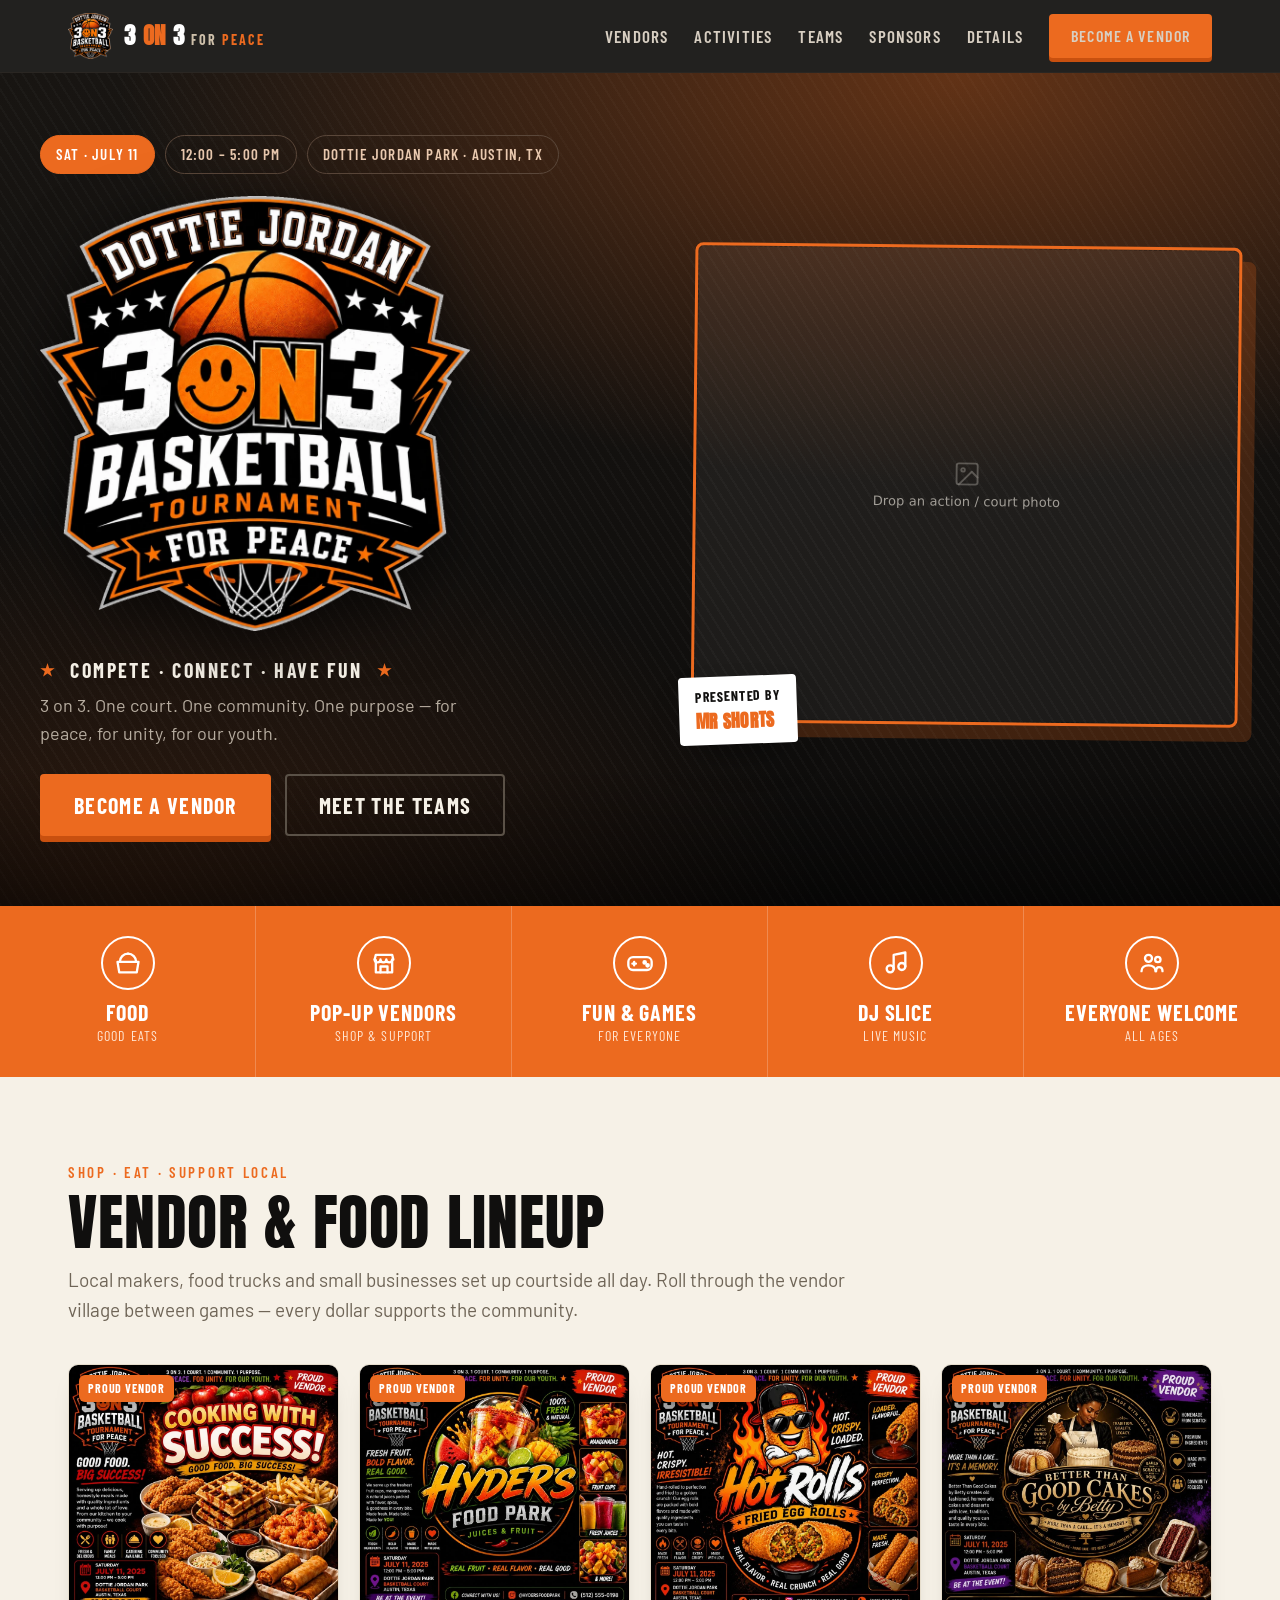
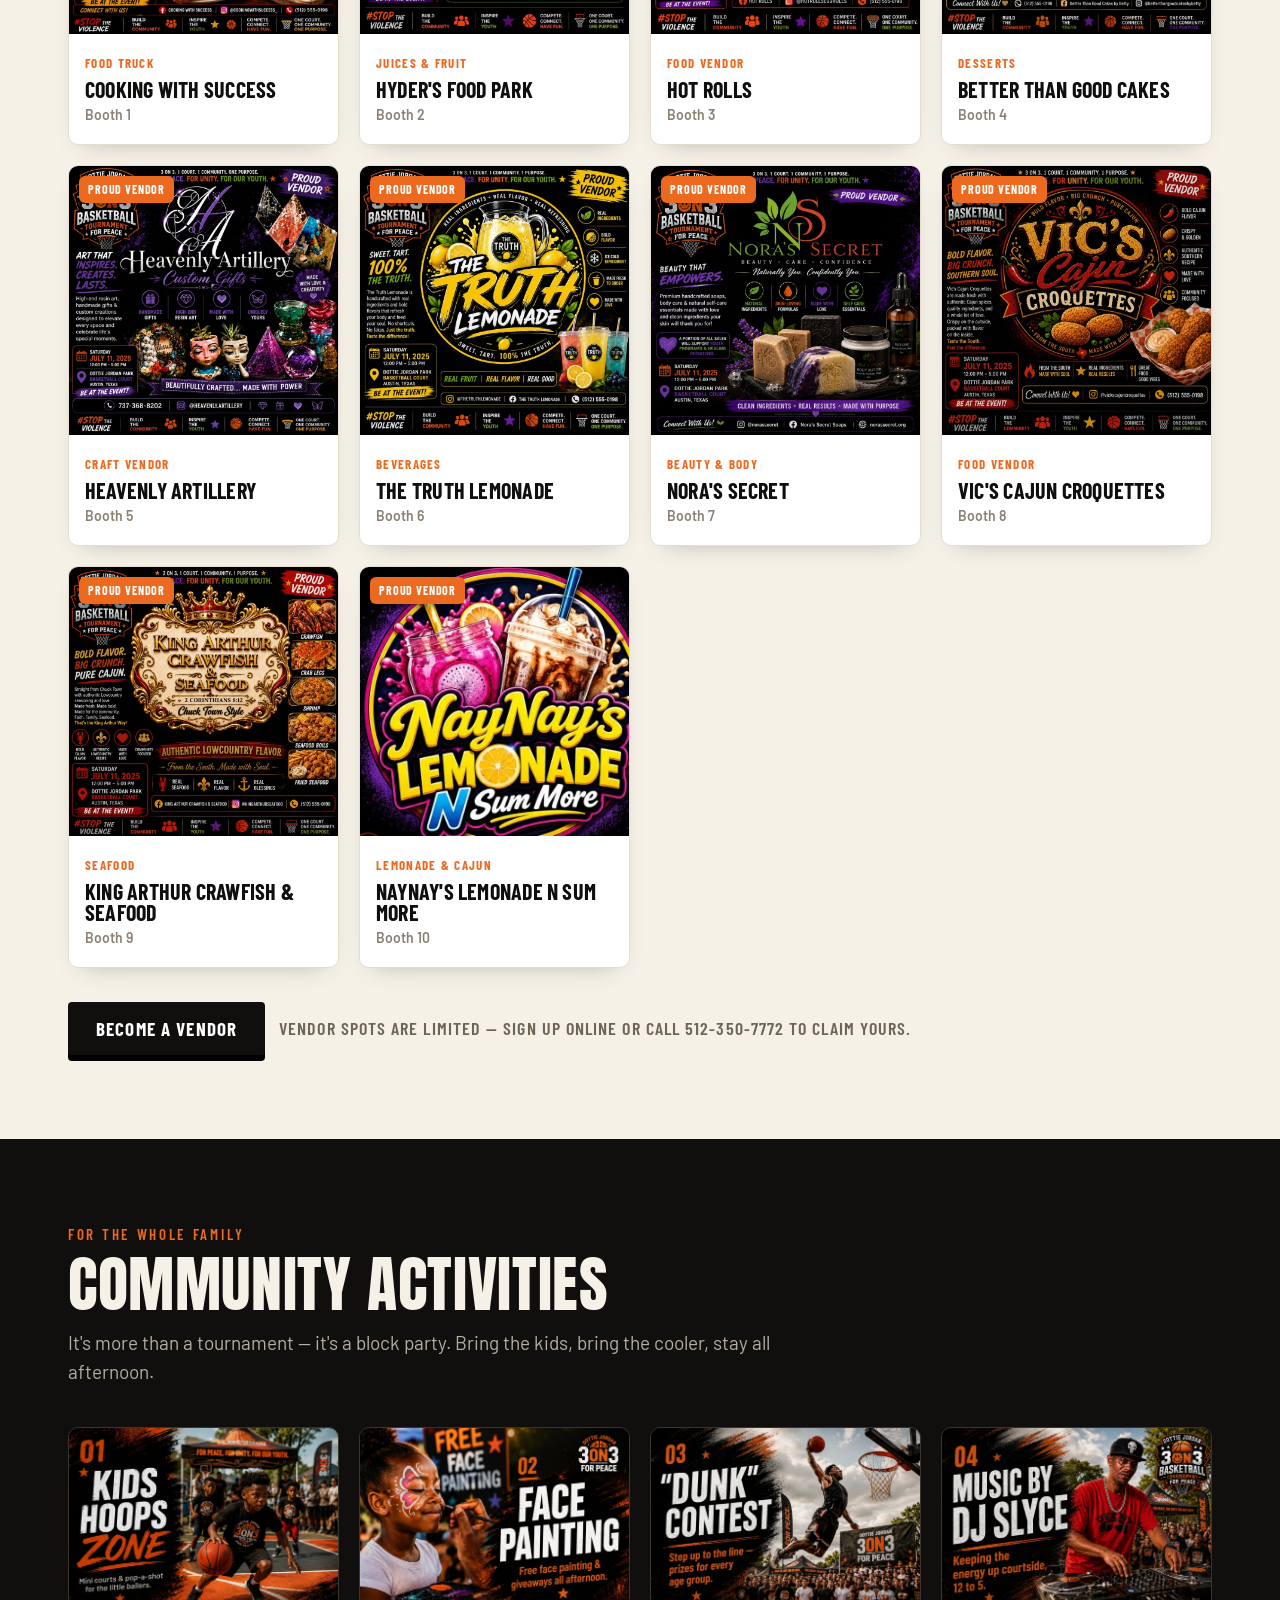
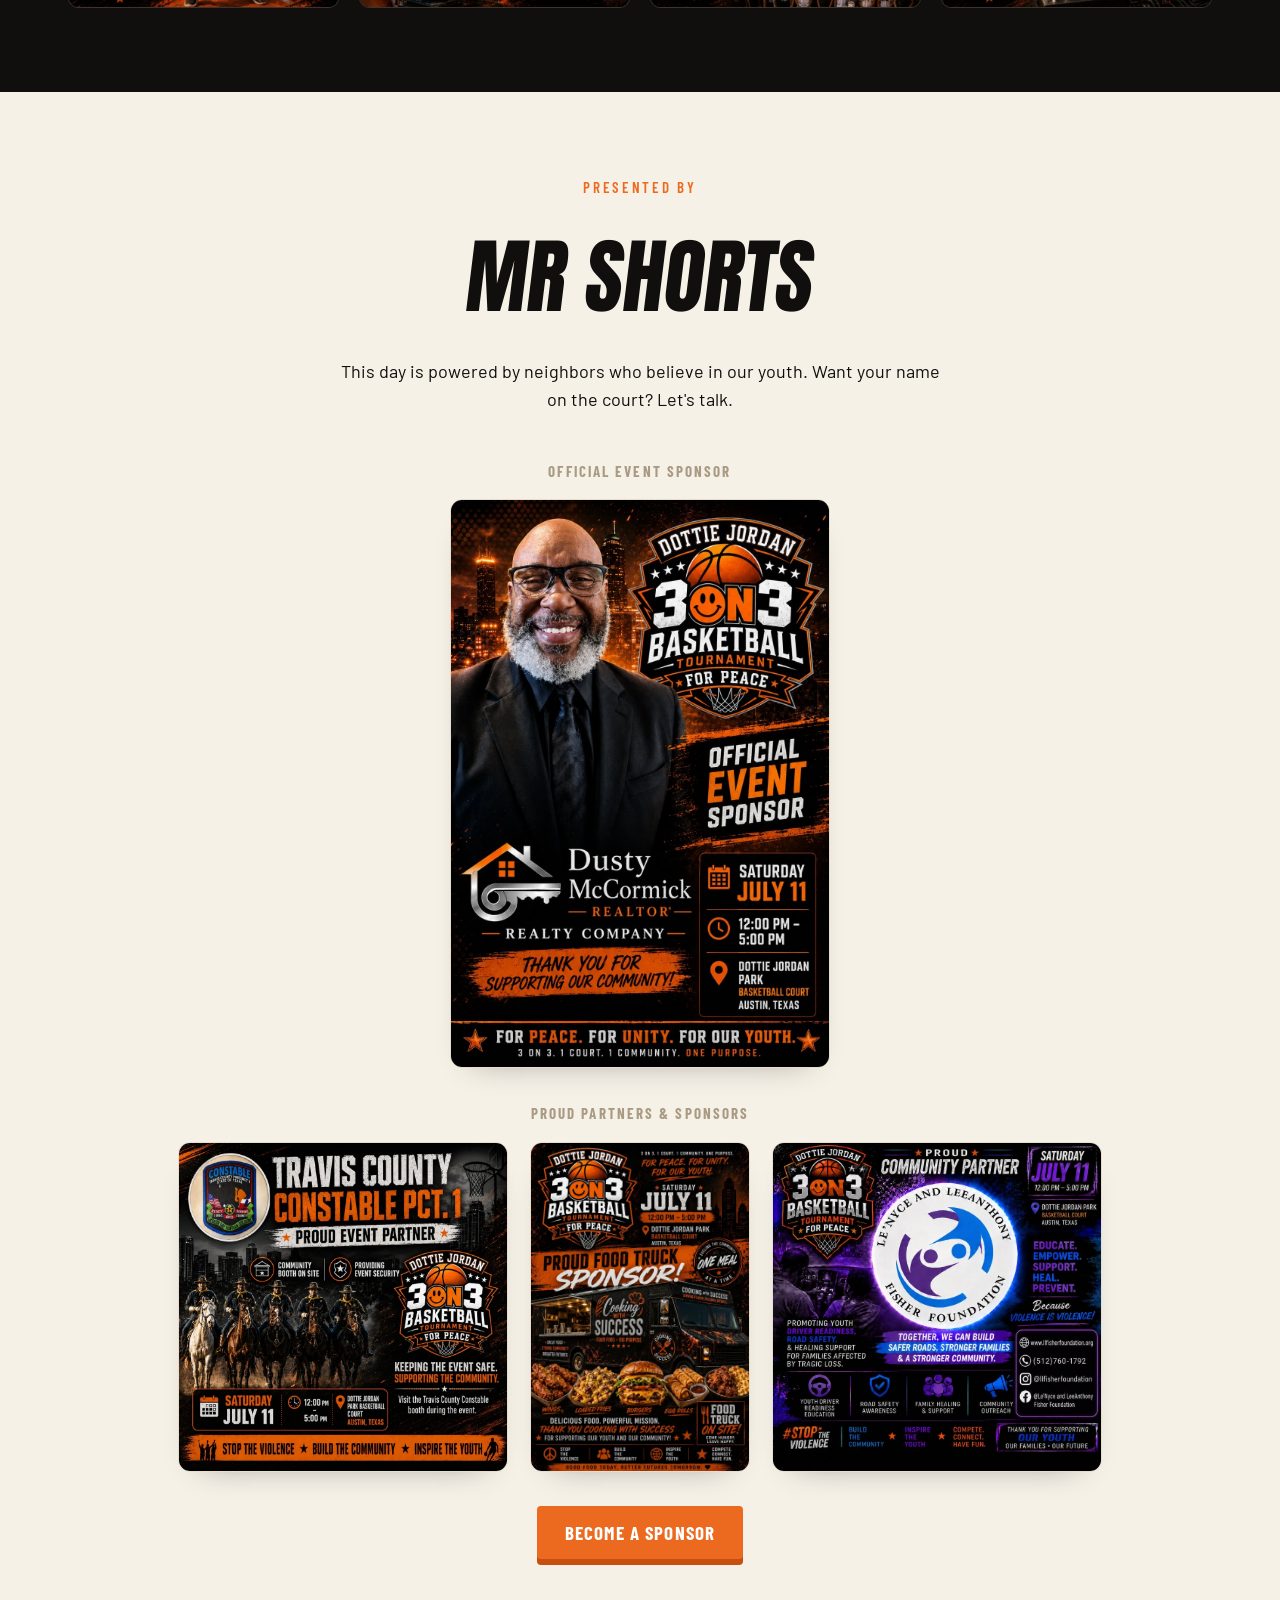
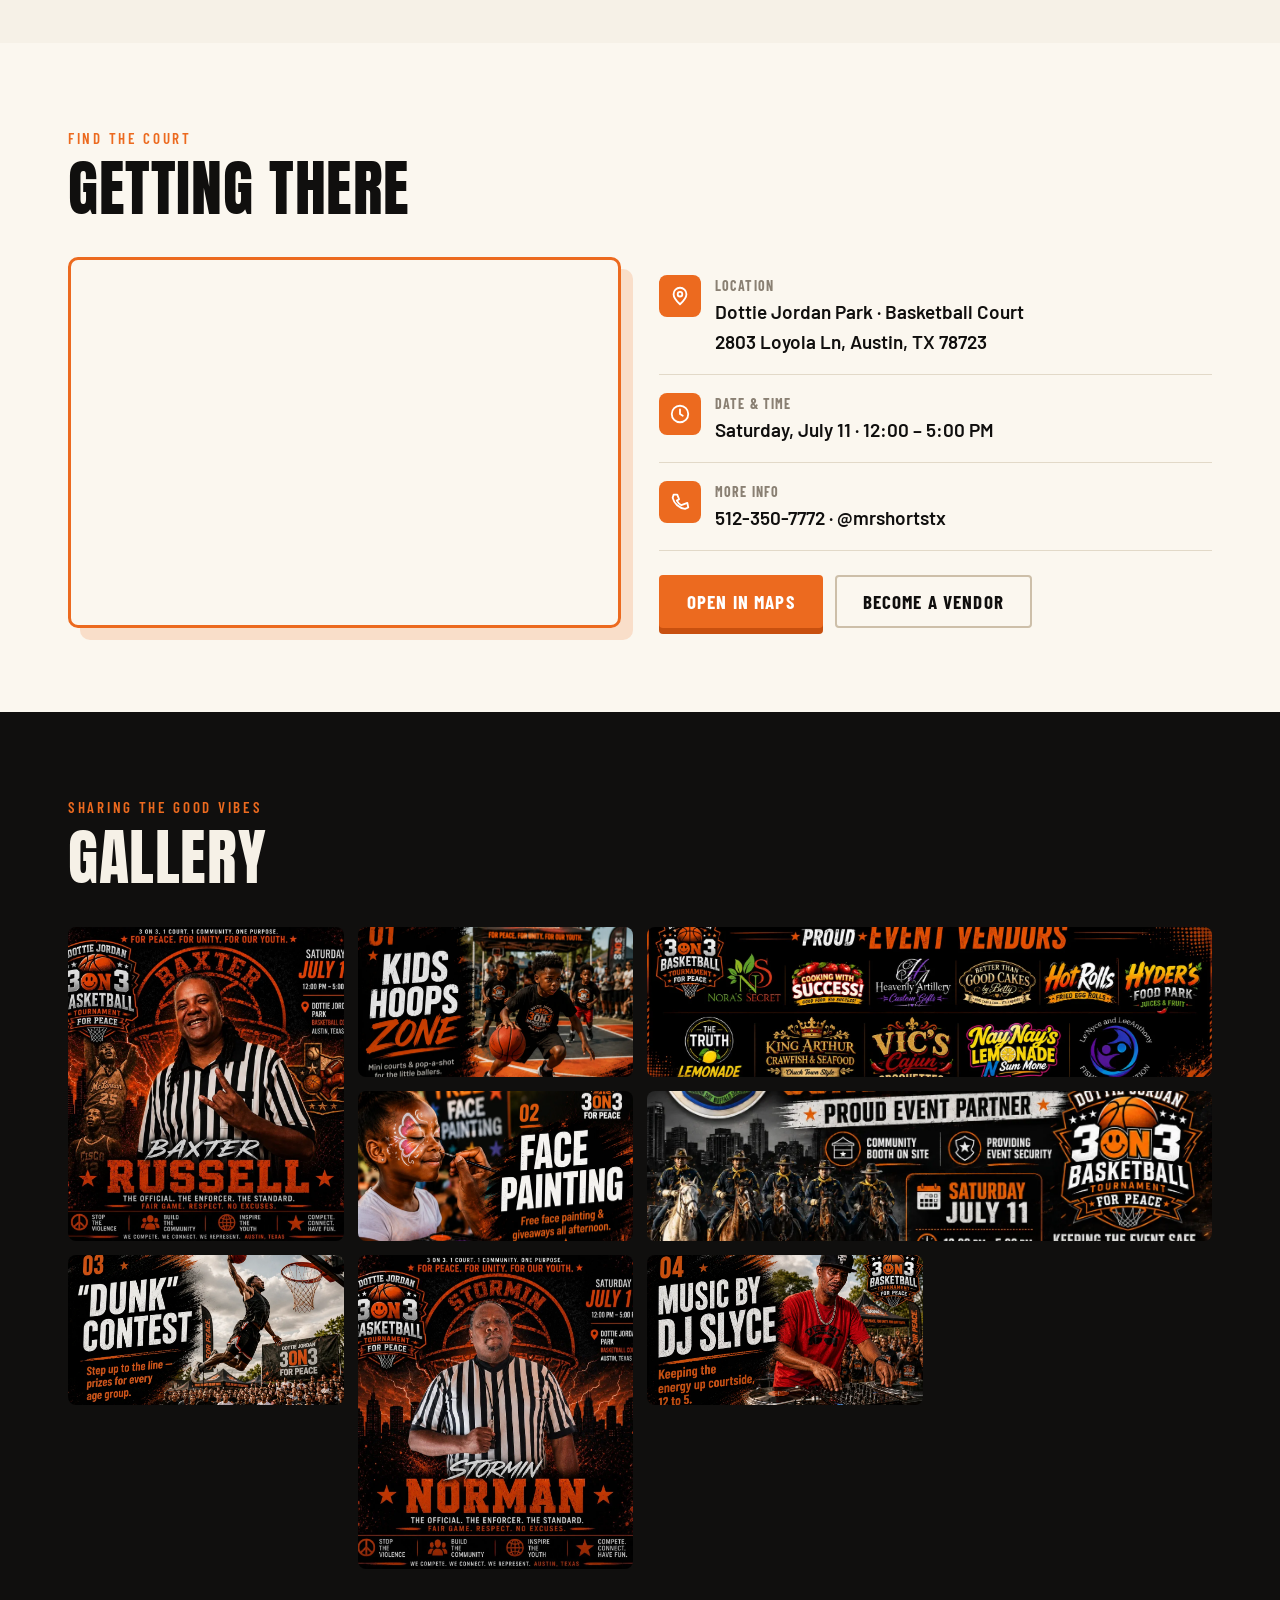
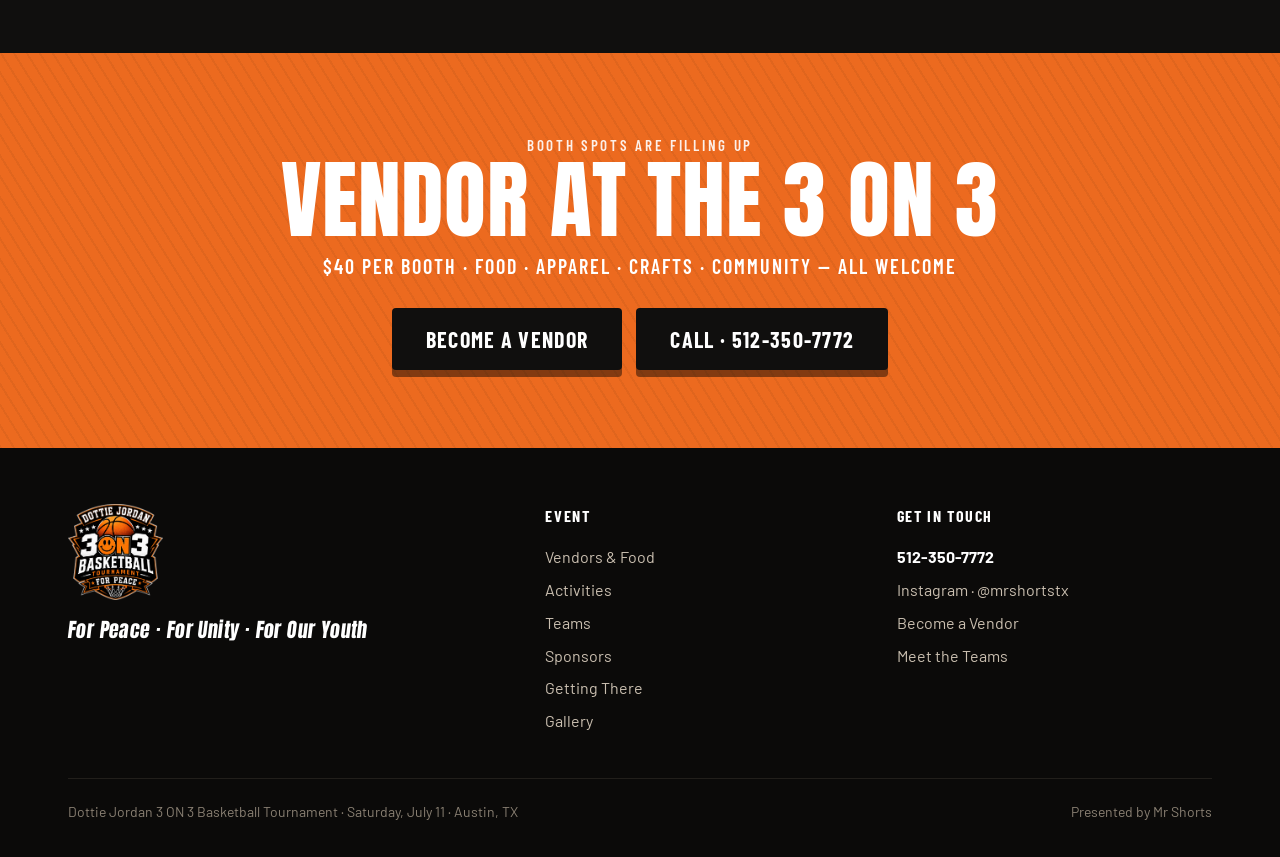
==== commit 227abe16: "Add files via upload" ====
--- a/index.html
+++ b/index.html
@@ -7,8 +7,313 @@
 <link rel="preconnect" href="https://fonts.googleapis.com" />
 <link rel="preconnect" href="https://fonts.gstatic.com" crossorigin />
 <link href="https://fonts.googleapis.com/css2?family=Anton&family=Barlow:ital,wght@0,400;0,500;0,600;0,700;1,600&family=Barlow+Condensed:wght@500;600;700&display=swap" rel="stylesheet" />
-<link rel="stylesheet" href="assets/site.css" />
-<meta name="ext-resource-dependency" content="assets/vendors/naynays-flyer.jpg" data-resource-id="naynaysFlyer" />
+<style id="site-css">
+/* ====== DOTTIE JORDAN 3ON3 — FOR PEACE :: brand stylesheet ====== */
+:root{
+  --ink:#100f0e;
+  --ink-2:#1b1917;
+  --panel:#211e1b;
+  --cream:#f6f1e7;
+  --cream-2:#ece3d3;
+  --paper:#fbf7ef;
+  --orange:#ec6a1f;
+  --orange-bright:#ff7d24;
+  --orange-deep:#c8500f;
+  --line-dark:#3a342d;
+  --muted:#b7ada0;
+  --muted-ink:#7c736682;
+  --shadow:0 18px 40px -18px rgba(0,0,0,.55);
+  --maxw:1200px;
+}
+*{box-sizing:border-box;}
+html{scroll-behavior:smooth;scroll-padding-top:78px;}
+body{
+  margin:0;
+  font-family:'Barlow',system-ui,sans-serif;
+  color:var(--ink);
+  background:var(--paper);
+  -webkit-font-smoothing:antialiased;
+  font-size:18px;line-height:1.55;
+}
+img{max-width:100%;display:block;}
+a{color:inherit;text-decoration:none;}
+
+.wrap{max-width:var(--maxw);margin:0 auto;padding:0 28px;}
+.eyebrow{
+  font-family:'Barlow Condensed',sans-serif;font-weight:600;
+  text-transform:uppercase;letter-spacing:.18em;font-size:15px;color:var(--orange);
+}
+h1,h2,h3{font-family:'Anton',sans-serif;font-weight:400;line-height:.96;letter-spacing:.01em;margin:0;text-transform:uppercase;}
+.display{font-size:clamp(54px,9vw,118px);}
+.section-title{font-size:clamp(34px,5.2vw,62px);}
+.italic-skew{font-style:normal;transform:skewX(-7deg);display:inline-block;}
+
+/* star separators like the flyer */
+.stars{display:inline-flex;align-items:center;gap:14px;font-family:'Barlow Condensed',sans-serif;font-weight:700;text-transform:uppercase;letter-spacing:.12em;}
+.stars .s{color:var(--orange);font-size:.8em;}
+
+/* buttons */
+.btn{
+  --bg:var(--orange);--fg:#fff;
+  font-family:'Barlow Condensed',sans-serif;font-weight:700;text-transform:uppercase;letter-spacing:.06em;
+  font-size:19px;line-height:1;
+  display:inline-flex;align-items:center;gap:10px;
+  background:var(--bg);color:var(--fg);
+  border:2px solid transparent;border-radius:4px;
+  padding:15px 26px;cursor:pointer;transition:.15s transform,.15s background,.15s box-shadow;
+  box-shadow:0 6px 0 var(--orange-deep);
+}
+.btn:hover{transform:translateY(-1px);background:var(--orange-bright);}
+.btn:active{transform:translateY(4px);box-shadow:0 2px 0 var(--orange-deep);}
+.btn.ghost{background:transparent;color:var(--cream);border-color:#5a5147;box-shadow:none;}
+.btn.ghost:hover{background:rgba(236,106,31,.12);border-color:var(--orange);color:#fff;}
+.btn.dark{background:var(--ink);color:#fff;box-shadow:0 6px 0 #000;}
+.btn.dark:hover{background:#000;}
+.btn.lg{font-size:22px;padding:18px 32px;}
+
+/* chips */
+.chip{
+  display:inline-flex;align-items:center;gap:8px;
+  font-family:'Barlow Condensed',sans-serif;font-weight:600;text-transform:uppercase;letter-spacing:.08em;font-size:15px;
+  border:1.5px solid currentColor;border-radius:999px;padding:7px 15px;
+}
+.chip svg{width:16px;height:16px;}
+
+/* ============ NAV ============ */
+.nav{
+  position:sticky;top:0;z-index:60;background:rgba(16,15,14,.92);
+  backdrop-filter:blur(8px);border-bottom:1px solid #2a2622;
+}
+.nav-inner{display:flex;align-items:center;gap:26px;height:72px;}
+.nav .brand{display:flex;align-items:center;gap:11px;color:#fff;}
+.nav .brand img{height:46px;width:auto;}
+.nav .brand b{font-family:'Anton',sans-serif;font-size:23px;letter-spacing:.02em;display:flex;align-items:baseline;gap:7px;}
+.nav .brand b span{color:var(--orange);}
+.nav .brand b i{font-family:'Barlow Condensed',sans-serif;font-style:normal;font-weight:700;font-size:14px;letter-spacing:.14em;text-transform:uppercase;color:#cdbfa9;white-space:nowrap;}
+.nav .brand b i span{color:var(--orange);}
+.nav .links{display:flex;gap:26px;margin-left:auto;align-items:center;}
+.nav .links a{font-family:'Barlow Condensed',sans-serif;font-weight:600;text-transform:uppercase;letter-spacing:.07em;font-size:17px;color:#d8cfc2;transition:.15s;}
+.nav .links a:hover{color:#fff;}
+.nav .links .btn{font-size:16px;padding:12px 20px;box-shadow:0 4px 0 var(--orange-deep);}
+.nav-toggle{display:none;margin-left:auto;background:none;border:0;cursor:pointer;padding:8px;}
+.nav-toggle span{display:block;width:26px;height:3px;background:#fff;border-radius:2px;margin:5px 0;}
+
+/* ============ HERO ============ */
+.hero{position:relative;background:var(--ink);color:var(--cream);overflow:hidden;}
+.hero::before{/* spotlight + grain */
+  content:"";position:absolute;inset:0;
+  background:
+    radial-gradient(120% 90% at 75% 0%, rgba(236,106,31,.35), transparent 55%),
+    radial-gradient(90% 80% at 10% 100%, rgba(236,106,31,.14), transparent 60%),
+    repeating-linear-gradient(58deg, rgba(255,255,255,.022) 0 2px, transparent 2px 9px),
+    linear-gradient(180deg,#181512,#0d0c0b);
+  z-index:0;
+}
+.hero::after{/* bottom court fade */
+  content:"";position:absolute;left:0;right:0;bottom:0;height:140px;
+  background:linear-gradient(180deg,transparent,rgba(0,0,0,.5));z-index:0;
+}
+.hero-inner{position:relative;z-index:2;display:grid;grid-template-columns:1.05fr .95fr;gap:48px;align-items:center;padding:62px 0 70px;}
+.hero .eyebrow-row{display:flex;gap:10px;flex-wrap:wrap;margin-bottom:22px;}
+.hero .eyebrow-row .chip{color:#e9c9af;border-color:#5a473a;}
+.hero .eyebrow-row .chip.hot{color:#fff;background:var(--orange);border-color:var(--orange);}
+.hero .logo-art{max-width:430px;width:100%;filter:drop-shadow(0 14px 30px rgba(0,0,0,.6));margin-bottom:6px;}
+.hero h1.kicker{font-size:clamp(40px,6vw,82px);color:#fff;margin:4px 0 10px;}
+.hero h1.kicker .peace{color:var(--orange);}
+.hero .tag{margin:18px 0 6px;font-size:20px;}
+.hero .sub{color:var(--muted);max-width:440px;font-size:18px;margin:0 0 26px;}
+.hero .cta-row{display:flex;gap:14px;flex-wrap:wrap;}
+.hero-media{position:relative;}
+.hero-media image-slot{display:block;width:100%;height:480px;border-radius:8px;border:3px solid var(--orange);box-shadow:14px 14px 0 rgba(236,106,31,.22);transform:rotate(.6deg);}
+.hero-media .presented{
+  position:absolute;left:-14px;bottom:-18px;background:#fff;color:var(--ink);
+  font-family:'Barlow Condensed',sans-serif;font-weight:700;text-transform:uppercase;letter-spacing:.06em;
+  font-size:14px;padding:9px 16px;border-radius:4px;box-shadow:var(--shadow);transform:rotate(-2deg);
+}
+.hero-media .presented b{font-family:'Anton';color:var(--orange);font-size:18px;display:block;letter-spacing:.02em;}
+
+/* ============ FEATURE STRIP ============ */
+.features{background:var(--orange);color:#fff;}
+.features .grid{display:grid;grid-template-columns:repeat(5,1fr);}
+.feature{padding:30px 18px;text-align:center;border-right:1px solid rgba(255,255,255,.22);}
+.feature:last-child{border-right:0;}
+.feature .ic{width:54px;height:54px;margin:0 auto 12px;display:grid;place-items:center;border:2.5px solid #fff;border-radius:50%;}
+.feature .ic svg{width:28px;height:28px;stroke:#fff;}
+.feature h3{font-family:'Barlow Condensed',sans-serif;font-weight:700;font-size:22px;letter-spacing:.04em;}
+.feature p{margin:2px 0 0;font-family:'Barlow Condensed',sans-serif;text-transform:uppercase;letter-spacing:.08em;font-size:14px;color:#ffe6d3;}
+
+/* ============ generic section ============ */
+.section{padding:84px 0;}
+.section.dark{background:var(--ink);color:var(--cream);}
+.section.cream{background:var(--cream);}
+.sec-head{margin-bottom:40px;max-width:780px;}
+.sec-head .eyebrow{display:block;margin-bottom:8px;}
+.sec-head p.lead{font-size:19px;color:#6f6557;margin:14px 0 0;}
+.section.dark .sec-head p.lead{color:var(--muted);}
+
+/* ============ VENDORS (primary) ============ */
+.vendor-grid{display:grid;grid-template-columns:repeat(4,1fr);gap:20px;}
+.vendor{
+  background:#fff;border:1px solid #e6ddcc;border-radius:10px;overflow:hidden;
+  box-shadow:0 10px 24px -16px rgba(0,0,0,.35);transition:.15s transform,.15s box-shadow;
+}
+.vendor:hover{transform:translateY(-3px);box-shadow:0 18px 30px -16px rgba(0,0,0,.4);}
+.vendor{position:relative;}
+.vendor image-slot{display:block;width:100%;height:auto !important;aspect-ratio:1/1;background:#f3ece0;}
+.vendor .vlogo{display:block;width:100%;aspect-ratio:1/1;background:#0d0c0b;position:relative;overflow:hidden;cursor:pointer;}
+.vendor .vlogo img{width:100%;height:100%;object-fit:cover;display:block;}
+.vendor .proud{position:absolute;top:10px;left:10px;z-index:4;font-family:'Barlow Condensed',sans-serif;font-weight:700;text-transform:uppercase;letter-spacing:.07em;font-size:12px;color:#fff;background:var(--orange);border-radius:6px;padding:4px 9px;box-shadow:0 4px 10px -4px rgba(0,0,0,.6);}
+.vendor .zoom{position:absolute;top:10px;right:10px;z-index:5;width:36px;height:36px;border-radius:9px;border:0;cursor:pointer;background:rgba(13,12,11,.6);display:none;place-items:center;backdrop-filter:blur(4px);box-shadow:0 4px 10px -4px rgba(0,0,0,.55);transition:.15s background;}
+.vendor .zoom:hover{background:var(--orange);}
+.vendor .zoom svg{width:19px;height:19px;stroke:#fff;stroke-width:2.2;fill:none;}
+.vendor.previewable:hover .zoom{display:grid;}
+.vendor .meta{padding:14px 16px 16px;}
+.vendor .meta .cat{font-family:'Barlow Condensed',sans-serif;font-weight:700;text-transform:uppercase;letter-spacing:.1em;font-size:13px;color:var(--orange);}
+.vendor .meta h3{font-family:'Barlow Condensed',sans-serif;font-weight:700;font-size:22px;margin:3px 0 0;color:var(--ink);text-transform:none;}
+.vendor .meta .booth{font-size:14px;color:#8a8073;font-weight:600;}
+.vendor-cta{margin-top:34px;display:flex;gap:14px;flex-wrap:wrap;align-items:center;}
+.vendor-cta .note{color:#6f6557;font-family:'Barlow Condensed',sans-serif;font-weight:600;text-transform:uppercase;letter-spacing:.06em;}
+
+/* ============ ACTIVITIES ============ */
+.act-grid{display:grid;grid-template-columns:repeat(4,1fr);gap:20px;}
+.act{position:relative;border-radius:10px;overflow:hidden;border:1px solid var(--line-dark);background:var(--panel);}
+.act image-slot{display:block;width:100%;height:200px;}
+.act img{display:block;width:100%;height:auto;aspect-ratio:3/2;object-fit:cover;}
+.act .body{padding:18px 18px 22px;}
+.act .num{font-family:'Anton';color:var(--orange);font-size:15px;letter-spacing:.1em;}
+.act h3{font-family:'Barlow Condensed',sans-serif;font-weight:700;font-size:24px;margin:4px 0 6px;color:#fff;text-transform:none;}
+.act p{margin:0;font-size:16px;color:var(--muted);}
+
+/* ============ SPONSORS ============ */
+.presenting{text-align:center;margin-bottom:46px;}
+.presenting .eyebrow{display:block;margin-bottom:14px;}
+.presenting .ms{
+  font-family:'Anton',sans-serif;font-size:clamp(40px,7vw,82px);color:var(--ink);transform:skewX(-7deg);display:inline-block;white-space:nowrap;
+}
+.section.cream .presenting .ms{color:var(--ink);}
+.sponsor-wall{display:grid;grid-template-columns:repeat(4,1fr);gap:22px;}
+.sponsor{position:relative;background:#fff;border:1px solid #e6ddcc;border-radius:12px;aspect-ratio:3/4;overflow:hidden;box-shadow:0 14px 32px -24px rgba(0,0,0,.45);}
+.sponsor image-slot{display:block;width:100%;height:100%;}
+.sponsor image-slot::part(image){object-fit:cover;}
+.sponsor .flyer-btn{position:absolute;left:50%;bottom:12px;transform:translateX(-50%) translateY(6px);z-index:5;align-items:center;gap:7px;font-family:'Barlow Condensed',sans-serif;font-weight:700;text-transform:uppercase;letter-spacing:.05em;font-size:13px;color:#fff;background:var(--orange);border:0;border-radius:999px;padding:9px 16px;cursor:pointer;box-shadow:0 8px 18px -6px rgba(0,0,0,.6);display:none;opacity:0;transition:.16s;}
+.sponsor .flyer-btn svg{width:15px;height:15px;stroke:#fff;stroke-width:2.3;fill:none;}
+.sponsor.previewable .flyer-btn{display:inline-flex;}
+.sponsor.previewable:hover .flyer-btn{opacity:1;transform:translateX(-50%) translateY(0);}
+.sponsor.has-flyer{cursor:pointer;}
+.sponsor.has-flyer img{width:100%;height:100%;object-fit:cover;display:block;}
+.sponsor-wall.solo{display:flex;justify-content:center;}
+.sponsor-wall.solo .sponsor{aspect-ratio:1/1;width:min(460px,100%);}
+
+/* tiered sponsor showcase — flyers shown at natural aspect ratio, no crop */
+.sponsor-feature{display:flex;justify-content:center;}
+.sponsor-feature .sponsor.feat{aspect-ratio:auto;width:min(380px,86vw);}
+.sponsor-feature .sponsor.feat img{position:static;width:100%;height:auto;object-fit:contain;}
+.sponsor-show{display:flex;flex-wrap:wrap;justify-content:center;align-items:flex-start;gap:22px;max-width:1010px;margin:0 auto;}
+.sponsor-show .sponsor{aspect-ratio:auto;height:330px;width:auto;}
+.sponsor-show .sponsor img{position:static;width:auto;height:100%;object-fit:contain;}
+@media(max-width:720px){
+  .sponsor-show .sponsor{height:auto;width:min(330px,82vw);}
+  .sponsor-show .sponsor img{width:100%;height:auto;}
+}
+.sponsor-tier{text-align:center;font-family:'Barlow Condensed',sans-serif;font-weight:700;text-transform:uppercase;letter-spacing:.14em;color:#a99a83;margin:34px 0 16px;font-size:15px;}
+
+/* ============ VENDOR FLYER LIGHTBOX ============ */
+.vlb{position:fixed;inset:0;z-index:200;display:none;align-items:center;justify-content:center;padding:30px;background:rgba(8,7,6,.92);backdrop-filter:blur(4px);}
+.vlb.open{display:flex;}
+.vlb img{max-width:min(92vw,820px);max-height:88vh;width:auto;height:auto;border-radius:10px;border:3px solid var(--orange);box-shadow:0 30px 60px -20px rgba(0,0,0,.8);}
+.vlb .x{position:absolute;top:22px;right:26px;width:48px;height:48px;border-radius:50%;border:2px solid #5a5147;background:rgba(0,0,0,.5);color:#fff;font-size:24px;cursor:pointer;display:grid;place-items:center;transition:.15s;}
+.vlb .x:hover{background:var(--orange);border-color:var(--orange);}
+.vlb .arw{position:absolute;top:50%;transform:translateY(-50%);width:54px;height:54px;border-radius:50%;border:2px solid #5a5147;background:rgba(0,0,0,.5);color:#fff;font-size:26px;cursor:pointer;display:grid;place-items:center;transition:.15s;}
+.vlb .arw:hover{background:var(--orange);border-color:var(--orange);}
+.vlb .arw.prev{left:24px;} .vlb .arw.next{right:24px;}
+.vlb .cap{position:absolute;bottom:26px;left:0;right:0;text-align:center;font-family:'Barlow Condensed',sans-serif;font-weight:700;text-transform:uppercase;letter-spacing:.08em;color:#f0d4bf;font-size:16px;}
+@media(max-width:640px){.vlb .arw{width:44px;height:44px;}.vlb .arw.prev{left:10px;}.vlb .arw.next{right:10px;}}
+
+/* ============ MAP / DETAILS ============ */
+.map-row{display:grid;grid-template-columns:1fr 1fr;gap:38px;align-items:stretch;}
+.map-frame{border-radius:10px;overflow:hidden;border:3px solid var(--orange);box-shadow:12px 12px 0 rgba(236,106,31,.18);min-height:330px;}
+.map-frame iframe{width:100%;height:100%;min-height:330px;border:0;display:block;filter:saturate(1.05);}
+.detail-card .row{display:flex;gap:14px;padding:18px 0;border-bottom:1px solid #e2d9c8;}
+.detail-card .row:last-child{border-bottom:0;}
+.detail-card .row .ic{flex:none;width:42px;height:42px;border-radius:8px;background:var(--orange);display:grid;place-items:center;}
+.detail-card .row .ic svg{width:22px;height:22px;stroke:#fff;}
+.detail-card .row .k{font-family:'Barlow Condensed',sans-serif;font-weight:700;text-transform:uppercase;letter-spacing:.08em;color:#8a8073;font-size:14px;}
+.detail-card .row .v{font-size:19px;font-weight:600;color:var(--ink);}
+
+/* ============ GALLERY ============ */
+.gallery{display:grid;grid-template-columns:repeat(4,1fr);grid-auto-rows:150px;gap:14px;}
+.gallery image-slot{width:100%;height:100%;border-radius:8px;}
+.gallery img{width:100%;height:100%;object-fit:cover;border-radius:8px;display:block;}
+.gallery .tall{grid-row:span 2;}
+.gallery .wide{grid-column:span 2;}
+
+/* image-slot empty-state visibility on dark surfaces */
+.section.dark image-slot::part(frame),
+.gallery image-slot::part(frame),
+.hero-media image-slot::part(frame){background:rgba(255,255,255,.055) !important;}
+.section.dark image-slot::part(empty),
+.gallery image-slot::part(empty),
+.hero-media image-slot::part(empty){color:rgba(246,241,231,.6) !important;}
+
+/* ============ FINAL CTA ============ */
+.finalcta{position:relative;background:var(--orange);color:#fff;text-align:center;padding:78px 0;overflow:hidden;}
+.finalcta::before{content:"";position:absolute;inset:0;background:repeating-linear-gradient(58deg,rgba(0,0,0,.05) 0 2px,transparent 2px 11px);}
+.finalcta .inner{position:relative;z-index:2;}
+.finalcta h2{font-size:clamp(40px,7vw,86px);color:#fff;}
+.finalcta p{font-family:'Barlow Condensed',sans-serif;text-transform:uppercase;letter-spacing:.1em;font-weight:600;font-size:20px;margin:10px 0 26px;}
+.finalcta .btn.dark{box-shadow:0 7px 0 rgba(0,0,0,.45);}
+
+/* ============ FOOTER ============ */
+.footer{background:#0b0a09;color:#cabfb0;padding:56px 0 34px;}
+.footer .top{display:grid;grid-template-columns:1.4fr 1fr 1fr;gap:36px;}
+.footer img.logo{height:96px;width:auto;margin-bottom:14px;}
+.footer .peace{font-family:'Anton',sans-serif;color:#fff;font-size:20px;letter-spacing:.02em;transform:skewX(-7deg);display:inline-block;}
+.footer h4{font-family:'Barlow Condensed',sans-serif;font-weight:700;text-transform:uppercase;letter-spacing:.1em;color:#fff;font-size:16px;margin:0 0 12px;}
+.footer a{display:block;color:#cabfb0;padding:4px 0;font-size:16px;}
+.footer a:hover{color:var(--orange);}
+.footer .contact b{color:#fff;}
+.footer .bottom{display:flex;justify-content:space-between;align-items:center;gap:16px;margin-top:40px;padding-top:22px;border-top:1px solid #221f1b;font-size:14px;color:#8a8073;flex-wrap:wrap;}
+
+/* ============ RESPONSIVE ============ */
+@media(max-width:900px){
+  .hero-inner{grid-template-columns:1fr;gap:30px;padding:44px 0 54px;}
+  .hero-media{order:-1;}
+  .hero-media image-slot{height:300px;}
+  .features .grid{grid-template-columns:repeat(2,1fr);}
+  .feature:nth-child(2n){border-right:0;}
+  .vendor-grid{grid-template-columns:repeat(2,1fr);}
+  .act-grid{grid-template-columns:repeat(2,1fr);}
+  .sponsor-wall{grid-template-columns:repeat(2,1fr);}
+  .map-row{grid-template-columns:1fr;}
+  .footer .top{grid-template-columns:1fr;gap:26px;}
+}
+@media(max-width:640px){
+  body{font-size:17px;}
+  .nav .links{display:none;}
+  .nav .links.open{display:flex;position:absolute;top:72px;left:0;right:0;flex-direction:column;background:#161311;padding:18px 28px 26px;gap:14px;border-bottom:1px solid #2a2622;}
+  .nav .links.open .btn{align-self:flex-start;}
+  .nav-toggle{display:block;}
+  .vendor-grid{grid-template-columns:1fr 1fr;}
+  .act-grid{grid-template-columns:1fr;}
+  .gallery{grid-template-columns:repeat(2,1fr);}
+  .section{padding:60px 0;}
+}
+
+</style>
+<meta name="ext-resource-dependency" content="assets/vendors/naynays-flyer.webp" data-resource-id="naynaysFlyer" />
+<meta name="ext-resource-dependency" content="assets/vendors/cooking-with-success.webp" data-resource-id="flyerCooking" />
+<meta name="ext-resource-dependency" content="assets/vendors/hyders-food-park.webp" data-resource-id="flyerHyders" />
+<meta name="ext-resource-dependency" content="assets/vendors/hot-rolls.webp" data-resource-id="flyerHotrolls" />
+<meta name="ext-resource-dependency" content="assets/vendors/better-than-good-cakes.webp" data-resource-id="flyerBetter" />
+<meta name="ext-resource-dependency" content="assets/vendors/heavenly-artillery.webp" data-resource-id="flyerHeavenly" />
+<meta name="ext-resource-dependency" content="assets/vendors/the-truth-lemonade.webp" data-resource-id="flyerTruth" />
+<meta name="ext-resource-dependency" content="assets/vendors/noras-secret.webp" data-resource-id="flyerNoras" />
+<meta name="ext-resource-dependency" content="assets/vendors/vics-cajun-croquettes.webp" data-resource-id="flyerVics" />
+<meta name="ext-resource-dependency" content="assets/vendors/king-arthur-seafood.webp" data-resource-id="flyerKingarthur" />
+<meta name="ext-resource-dependency" content="assets/vendors/fisher-foundation.webp" data-resource-id="flyerFisher" />
+<meta name="ext-resource-dependency" content="assets/sponsors/dusty-mccormick-realty.webp" data-resource-id="spDusty" />
+<meta name="ext-resource-dependency" content="assets/sponsors/travis-constable-pct1.webp" data-resource-id="spConstable" />
+<meta name="ext-resource-dependency" content="assets/sponsors/cooking-with-success-sponsor.webp" data-resource-id="spCooking" />
 <template id="__bundler_thumbnail" data-bg-color="#100f0e">
   <svg viewBox="0 0 1200 800" xmlns="http://www.w3.org/2000/svg">
     <rect width="1200" height="800" fill="#100f0e"/>
@@ -91,7 +396,7 @@
   <header class="nav">
     <div class="wrap nav-inner">
       <a class="brand" href="#top">
-        <img src="assets/logo.png" alt="Dottie Jordan 3 on 3 logo" />
+        <img src="assets/logo.webp" alt="Dottie Jordan 3 on 3 logo" />
         <b>3<span>ON</span>3 <i>For <span>Peace</span></i></b>
       </a>
       <button class="nav-toggle" id="navToggle" aria-label="Menu"><span></span><span></span><span></span></button>
@@ -115,7 +420,7 @@
           <span class="chip">12:00 – 5:00 PM</span>
           <span class="chip">Dottie Jordan Park · Austin, TX</span>
         </div>
-        <img class="logo-art" src="assets/logo.png" alt="Dottie Jordan 3 on 3 Basketball Tournament — For Peace" />
+        <img class="logo-art" src="assets/logo.webp" alt="Dottie Jordan 3 on 3 Basketball Tournament — For Peace" />
         <p class="tag stars"><span class="s">★</span> Compete · Connect · Have Fun <span class="s">★</span></p>
         <p class="sub">3 on 3. One court. One community. One purpose — for peace, for unity, for our youth.</p>
         <div class="cta-row">
@@ -165,15 +470,16 @@
         <p class="lead">Local makers, food trucks and small businesses set up courtside all day. Roll through the vendor village between games — every dollar supports the community.</p>
       </div>
       <div class="vendor-grid">
-        <article class="vendor"><image-slot id="v1" placeholder="Drop logo"></image-slot><div class="meta"><span class="cat">Food Truck</span><h3>COOKING WITH SUCESS</h3><span class="booth">Booth 1</span></div></article>
-        <article class="vendor"><image-slot id="v2" placeholder="Drop logo"></image-slot><div class="meta"><span class="cat">BEVERAGES</span><h3>HYDER'S FOOD PARK</h3><span class="booth">Booth 2</span></div></article>
-        <article class="vendor"><image-slot id="v3" placeholder="Drop logo"></image-slot><div class="meta"><span class="cat">FOOD VENDOR</span><h3>HOT ROLLS</h3><span class="booth">Booth 3</span></div></article>
-        <article class="vendor"><image-slot id="v4" placeholder="Drop logo"></image-slot><div class="meta"><span class="cat">FOOD VENDOR</span><h3>BETTER THAN GOOD CAKES</h3><span class="booth">Booth 4</span></div></article>
-        <article class="vendor"><image-slot id="v5" placeholder="Drop logo"></image-slot><div class="meta"><span class="cat">CRAFT VENDOR</span><h3>HEAVENLY ARTILLERY</h3><span class="booth">Booth 5</span></div></article>
-        <article class="vendor"><image-slot id="v6" placeholder="Drop logo"></image-slot><div class="meta"><span class="cat">BEVERAGES</span><h3>THE TRUTH LEMONADE</h3><span class="booth">Booth 6</span></div></article>
-        <article class="vendor"><image-slot id="v7" placeholder="Drop logo"></image-slot><div class="meta"><span class="cat">CRAFT VENDOR</span><h3>NORA'S SECRETS</h3><span class="booth">Booth 7</span></div></article>
-        <article class="vendor"><image-slot id="v8" placeholder="Drop logo"></image-slot><div class="meta"><span class="cat">FOOD VENDOR</span><h3>VIC'S CAJUN CROQUETTES</h3><span class="booth">Booth 8</span></div></article>
-        <article class="vendor has-flyer" data-flyer="assets/vendors/naynays-flyer.jpg" data-name="NayNay's Lemonade N Sum More"><div class="vlogo"><span class="proud">Proud Vendor</span><img src="assets/vendors/naynays-logo.jpg" alt="NayNay's Lemonade N Sum More logo" /></div><div class="meta"><span class="cat">Lemonade &amp; Cajun</span><h3>NAYNAY'S LEMONADE N SUM MORE</h3><span class="booth">Booth 9</span></div></article>
+        <article class="vendor has-flyer" data-flyer="assets/vendors/cooking-with-success.webp" data-name="Cooking With Success"><div class="vlogo"><span class="proud">Proud Vendor</span><img src="assets/vendors/cooking-with-success.webp" alt="Cooking With Success flyer" /></div><div class="meta"><span class="cat">Food Truck</span><h3>COOKING WITH SUCCESS</h3><span class="booth">Booth 1</span></div></article>
+        <article class="vendor has-flyer" data-flyer="assets/vendors/hyders-food-park.webp" data-name="Hyder's Food Park"><div class="vlogo"><span class="proud">Proud Vendor</span><img src="assets/vendors/hyders-food-park.webp" alt="Hyder's Food Park flyer" /></div><div class="meta"><span class="cat">Juices &amp; Fruit</span><h3>HYDER'S FOOD PARK</h3><span class="booth">Booth 2</span></div></article>
+        <article class="vendor has-flyer" data-flyer="assets/vendors/hot-rolls.webp" data-name="Hot Rolls"><div class="vlogo"><span class="proud">Proud Vendor</span><img src="assets/vendors/hot-rolls.webp" alt="Hot Rolls flyer" /></div><div class="meta"><span class="cat">Food Vendor</span><h3>HOT ROLLS</h3><span class="booth">Booth 3</span></div></article>
+        <article class="vendor has-flyer" data-flyer="assets/vendors/better-than-good-cakes.webp" data-name="Better Than Good Cakes by Betty"><div class="vlogo"><span class="proud">Proud Vendor</span><img src="assets/vendors/better-than-good-cakes.webp" alt="Better Than Good Cakes flyer" /></div><div class="meta"><span class="cat">Desserts</span><h3>BETTER THAN GOOD CAKES</h3><span class="booth">Booth 4</span></div></article>
+        <article class="vendor has-flyer" data-flyer="assets/vendors/heavenly-artillery.webp" data-name="Heavenly Artillery Custom Gifts"><div class="vlogo"><span class="proud">Proud Vendor</span><img src="assets/vendors/heavenly-artillery.webp" alt="Heavenly Artillery flyer" /></div><div class="meta"><span class="cat">Craft Vendor</span><h3>HEAVENLY ARTILLERY</h3><span class="booth">Booth 5</span></div></article>
+        <article class="vendor has-flyer" data-flyer="assets/vendors/the-truth-lemonade.webp" data-name="The Truth Lemonade"><div class="vlogo"><span class="proud">Proud Vendor</span><img src="assets/vendors/the-truth-lemonade.webp" alt="The Truth Lemonade flyer" /></div><div class="meta"><span class="cat">Beverages</span><h3>THE TRUTH LEMONADE</h3><span class="booth">Booth 6</span></div></article>
+        <article class="vendor has-flyer" data-flyer="assets/vendors/noras-secret.webp" data-name="Nora's Secret"><div class="vlogo"><span class="proud">Proud Vendor</span><img src="assets/vendors/noras-secret.webp" alt="Nora's Secret flyer" /></div><div class="meta"><span class="cat">Beauty &amp; Body</span><h3>NORA'S SECRET</h3><span class="booth">Booth 7</span></div></article>
+        <article class="vendor has-flyer" data-flyer="assets/vendors/vics-cajun-croquettes.webp" data-name="Vic's Cajun Croquettes"><div class="vlogo"><span class="proud">Proud Vendor</span><img src="assets/vendors/vics-cajun-croquettes.webp" alt="Vic's Cajun Croquettes flyer" /></div><div class="meta"><span class="cat">Food Vendor</span><h3>VIC'S CAJUN CROQUETTES</h3><span class="booth">Booth 8</span></div></article>
+        <article class="vendor has-flyer" data-flyer="assets/vendors/king-arthur-seafood.webp" data-name="King Arthur Crawfish &amp; Seafood"><div class="vlogo"><span class="proud">Proud Vendor</span><img src="assets/vendors/king-arthur-seafood.webp" alt="King Arthur Crawfish & Seafood flyer" /></div><div class="meta"><span class="cat">Seafood</span><h3>KING ARTHUR CRAWFISH &amp; SEAFOOD</h3><span class="booth">Booth 9</span></div></article>
+        <article class="vendor has-flyer" data-flyer="assets/vendors/naynays-flyer.webp" data-name="NayNay's Lemonade N Sum More"><div class="vlogo"><span class="proud">Proud Vendor</span><img src="assets/vendors/naynays-logo.webp" alt="NayNay's Lemonade N Sum More logo" /></div><div class="meta"><span class="cat">Lemonade &amp; Cajun</span><h3>NAYNAY'S LEMONADE N SUM MORE</h3><span class="booth">Booth 10</span></div></article>
       </div>
       <div class="vendor-cta">
         <a class="btn dark" href="vendor-registration.html">Become a Vendor</a>
@@ -191,10 +497,10 @@
         <p class="lead">It's more than a tournament — it's a block party. Bring the kids, bring the cooler, stay all afternoon.</p>
       </div>
       <div class="act-grid">
-        <article class="act"><image-slot id="a1" placeholder="Drop photo"></image-slot><div class="body"><span class="num">01</span><h3>Kids Hoops Zone</h3><p>Mini courts &amp; pop-a-shot for the little ballers.</p></div></article>
-        <article class="act"><image-slot id="a2" placeholder="Drop photo"></image-slot><div class="body"><span class="num">02</span><h3>Face Painting</h3><p>Free face painting &amp; giveaways all afternoon.</p></div></article>
-        <article class="act"><image-slot id="a3" placeholder="Drop photo"></image-slot><div class="body"><span class="num">03</span><h3>"DUNK" Contest</h3><p>Step up to the line — prizes for every age group.</p></div></article>
-        <article class="act"><image-slot id="a4" placeholder="Drop photo"></image-slot><div class="body"><span class="num">04</span><h3>Music by DJ Slice</h3><p>Keeping the energy up courtside, 12 to 5.</p></div></article>
+        <article class="act"><img src="assets/activities/kids-hoops-zone.webp" alt="01 — Kids Hoops Zone: mini courts &amp; pop-a-shot for the little ballers" loading="lazy" /></article>
+        <article class="act"><img src="assets/activities/face-painting.webp" alt="02 — Face Painting: free face painting &amp; giveaways all afternoon" loading="lazy" /></article>
+        <article class="act"><img src="assets/activities/dunk-contest.webp" alt="03 — Dunk Contest: step up to the line, prizes for every age group" loading="lazy" /></article>
+        <article class="act"><img src="assets/activities/dj-slyce.webp" alt="04 — Music by DJ Slyce: keeping the energy up courtside, 12 to 5" loading="lazy" /></article>
       </div>
     </div>
   </section>
@@ -207,12 +513,16 @@
         <div class="ms">MR SHORTS</div>
         <p class="lead" style="max-width:620px;margin:18px auto 0;">This day is powered by neighbors who believe in our youth. Want your name on the court? Let's talk.</p>
       </div>
-      <div class="sponsor-tier">Community Partners</div>
-      <div class="sponsor-wall">
-        <div class="sponsor"><image-slot id="s1" fit="cover" placeholder="Drop sponsor flyer"></image-slot></div>
-        <div class="sponsor"><image-slot id="s2" fit="cover" placeholder="Drop sponsor flyer"></image-slot></div>
-        <div class="sponsor"><image-slot id="s3" fit="cover" placeholder="Drop sponsor flyer"></image-slot></div>
-        <div class="sponsor"><image-slot id="s4" fit="cover" placeholder="Drop sponsor flyer"></image-slot></div>
+      <div class="sponsor-tier">Official Event Sponsor</div>
+      <div class="sponsor-feature">
+        <div class="sponsor has-flyer feat" data-flyer="assets/sponsors/dusty-mccormick-realty.webp" data-name="Dusty McCormick Realty — Official Event Sponsor"><img src="assets/sponsors/dusty-mccormick-realty.webp" alt="Dusty McCormick Realty — Official Event Sponsor flyer" /></div>
+      </div>
+
+      <div class="sponsor-tier">Proud Partners &amp; Sponsors</div>
+      <div class="sponsor-show">
+        <div class="sponsor has-flyer" data-flyer="assets/sponsors/travis-constable-pct1.webp" data-name="Travis County Constable Pct. 1 — Event Partner"><img src="assets/sponsors/travis-constable-pct1.webp" alt="Travis County Constable Pct. 1 — Event Partner flyer" /></div>
+        <div class="sponsor has-flyer" data-flyer="assets/sponsors/cooking-with-success-sponsor.webp" data-name="Cooking With Success — Food Truck Sponsor"><img src="assets/sponsors/cooking-with-success-sponsor.webp" alt="Cooking With Success — Food Truck Sponsor flyer" /></div>
+        <div class="sponsor has-flyer" data-flyer="assets/vendors/fisher-foundation.webp" data-name="Le'Nyce &amp; LeeAnthony Fisher Foundation — Community Partner"><img src="assets/vendors/fisher-foundation.webp" alt="Le'Nyce and LeeAnthony Fisher Foundation — Community Partner flyer" /></div>
       </div>
       <div style="text-align:center;margin-top:34px;"><button class="btn" type="button" id="openSponsor">Become a Sponsor</button></div>
     </div>
@@ -228,12 +538,12 @@
       <div class="map-row">
         <div class="map-frame">
           <iframe title="Dottie Jordan Park map" loading="lazy" referrerpolicy="no-referrer-when-downgrade"
-            src="https://www.openstreetmap.org/export/embed.html?bbox=-97.6855%2C30.2905%2C-97.6560%2C30.3065&layer=mapnik&marker=30.2986%2C-97.6707"></iframe>
+            src="https://www.openstreetmap.org/export/embed.html?bbox=-97.6855%2C30.3062%2C-97.6615%2C30.3222&layer=mapnik&marker=30.3142%2C-97.6735"></iframe>
         </div>
         <div class="detail-card">
           <div class="row">
             <div class="ic"><svg viewBox="0 0 24 24" fill="none" stroke-width="2" stroke-linecap="round" stroke-linejoin="round"><path d="M12 21s7-6.5 7-11a7 7 0 0 0-14 0c0 4.5 7 11 7 11z"/><circle cx="12" cy="10" r="2.5"/></svg></div>
-            <div><div class="k">Location</div><div class="v">Dottie Jordan Park · Basketball Court<br>Austin, Texas</div></div>
+            <div><div class="k">Location</div><div class="v">Dottie Jordan Park · Basketball Court<br>2803 Loyola Ln, Austin, TX 78723</div></div>
           </div>
           <div class="row">
             <div class="ic"><svg viewBox="0 0 24 24" fill="none" stroke-width="2" stroke-linecap="round" stroke-linejoin="round"><circle cx="12" cy="12" r="9"/><path d="M12 7v5l3 2"/></svg></div>
@@ -244,7 +554,7 @@
             <div><div class="k">More Info</div><div class="v">512-350-7772 · @mrshortstx</div></div>
           </div>
           <div style="margin-top:24px;display:flex;gap:12px;flex-wrap:wrap;">
-            <a class="btn" target="_blank" rel="noopener" href="https://www.google.com/maps/search/Dottie+Jordan+Recreation+Center+Austin+TX">Open in Maps</a>
+            <a class="btn" target="_blank" rel="noopener" href="https://www.google.com/maps/search/?api=1&query=2803+Loyola+Ln+Austin+TX+78723">Open in Maps</a>
             <a class="btn ghost" style="--cream:var(--ink);color:var(--ink);border-color:#cdbfa9;" href="vendor-registration.html">Become a Vendor</a>
           </div>
         </div>
@@ -256,18 +566,19 @@
   <section class="section dark" id="gallery">
     <div class="wrap">
       <div class="sec-head">
-        <span class="eyebrow">Last Year On The Court</span>
+        <span class="eyebrow">SHARING THE GOOD VIBES
+</span>
         <h2 class="section-title">Gallery</h2>
       </div>
       <div class="gallery">
-        <image-slot id="g1" class="tall" placeholder="Drop photo"></image-slot>
-        <image-slot id="g2" placeholder="Drop photo"></image-slot>
-        <image-slot id="g3" class="wide" placeholder="Drop photo"></image-slot>
-        <image-slot id="g4" placeholder="Drop photo"></image-slot>
-        <image-slot id="g5" class="wide" placeholder="Drop photo"></image-slot>
-        <image-slot id="g6" placeholder="Drop photo"></image-slot>
-        <image-slot id="g7" class="tall" placeholder="Drop photo"></image-slot>
-        <image-slot id="g8" placeholder="Drop photo"></image-slot>
+        <img class="tall" src="assets/posters/baxter-russell.webp" alt="Referee spotlight: Baxter Russell" loading="lazy" />
+        <img src="assets/activities/kids-hoops-zone.webp" alt="Kids Hoops Zone" loading="lazy" />
+        <img class="wide" src="assets/gallery/vendors-banner.webp" alt="Proud event vendors lineup" loading="lazy" />
+        <img src="assets/activities/face-painting.webp" alt="Face painting" loading="lazy" />
+        <img class="wide" src="assets/gallery/travis-constable-partner.webp" alt="Travis County Constable Pct. 1 — proud event partner" loading="lazy" />
+        <img src="assets/activities/dunk-contest.webp" alt="Dunk contest" loading="lazy" />
+        <img class="tall" src="assets/posters/stormin-norman.webp" alt="Referee spotlight: Stormin Norman" loading="lazy" />
+        <img src="assets/activities/dj-slyce.webp" alt="Music by DJ Slyce" loading="lazy" />
       </div>
     </div>
   </section>
@@ -290,7 +601,7 @@
     <div class="wrap">
       <div class="top">
         <div>
-          <img class="logo" src="assets/logo.png" alt="Dottie Jordan 3 on 3 logo" />
+          <img class="logo" src="assets/logo.webp" alt="Dottie Jordan 3 on 3 logo" />
           <div class="peace">For Peace · For Unity · For Our Youth</div>
         </div>
         <div>
@@ -394,13 +705,27 @@
   <script src="assets/image-slot.js"></script>
   <script>
     // ---- standalone: resolve JS-referenced resources to inlined blobs ----
-    if (window.__resources) {
-      const __map = {'assets/vendors/naynays-flyer.jpg':'naynaysFlyer'};
-      document.querySelectorAll('[data-flyer]').forEach(el=>{
-        const id=__map[el.dataset.flyer];
-        if(id && window.__resources[id]) el.dataset.flyer=window.__resources[id];
-      });
-    }
+    // resolve flyer paths to bundled resources lazily (standalone build) — no-op on the live site
+    window.__flyerMap = {
+        'assets/vendors/naynays-flyer.webp':'naynaysFlyer',
+        'assets/vendors/cooking-with-success.webp':'flyerCooking',
+        'assets/vendors/hyders-food-park.webp':'flyerHyders',
+        'assets/vendors/hot-rolls.webp':'flyerHotrolls',
+        'assets/vendors/better-than-good-cakes.webp':'flyerBetter',
+        'assets/vendors/heavenly-artillery.webp':'flyerHeavenly',
+        'assets/vendors/the-truth-lemonade.webp':'flyerTruth',
+        'assets/vendors/noras-secret.webp':'flyerNoras',
+        'assets/vendors/vics-cajun-croquettes.webp':'flyerVics',
+        'assets/vendors/king-arthur-seafood.webp':'flyerKingarthur',
+        'assets/vendors/fisher-foundation.webp':'flyerFisher',
+        'assets/sponsors/dusty-mccormick-realty.webp':'spDusty',
+        'assets/sponsors/travis-constable-pct1.webp':'spConstable',
+        'assets/sponsors/cooking-with-success-sponsor.webp':'spCooking',
+    };
+    window.__resolveFlyer = function(path){
+      if(path && window.__resources){ const id=window.__flyerMap[path]; if(id && window.__resources[id]) return window.__resources[id]; }
+      return path;
+    };
 
     const t = document.getElementById('navToggle');
     const l = document.getElementById('navLinks');
@@ -496,7 +821,7 @@
 
     // vendors
     const vendors=[...document.querySelectorAll('.vendor')];
-    function vSrc(v){return v.dataset.flyer || slotSrc(v.querySelector('image-slot'));}
+    function vSrc(v){return window.__resolveFlyer(v.dataset.flyer) || slotSrc(v.querySelector('image-slot'));}
     function vName(v){return v.dataset.name||(v.querySelector('h3')&&v.querySelector('h3').textContent.trim())||'';}
     function vList(){return vendors.filter(v=>v.classList.contains('previewable')).map(v=>({src:vSrc(v),name:vName(v)})).filter(x=>x.src);}
     function openVendor(v){const list=vList();const i=list.findIndex(x=>x.src===vSrc(v));gOpen(list,i);}
@@ -512,12 +837,16 @@
 
     // sponsors
     const sponsors=[...document.querySelectorAll('.sponsor')];
-    function spList(){return sponsors.filter(sp=>sp.classList.contains('previewable')).map(sp=>({src:slotSrc(sp.querySelector('image-slot')),name:'Sponsor Flyer'})).filter(x=>x.src);}
+    function spSrc(sp){return window.__resolveFlyer(sp.dataset.flyer) || slotSrc(sp.querySelector('image-slot'));}
+    function spName(sp){return sp.dataset.name||'Sponsor Flyer';}
+    function spList(){return sponsors.filter(sp=>sp.classList.contains('previewable')).map(sp=>({src:spSrc(sp),name:spName(sp)})).filter(x=>x.src);}
+    function openSp(sp){const list=spList();const my=spSrc(sp);const i=list.findIndex(x=>x.src===my);gOpen(list,i);}
     sponsors.forEach(sp=>{
+      const btn=document.createElement('button');btn.className='flyer-btn';btn.type='button';btn.innerHTML=EYE+'View Flyer';
+      btn.addEventListener('click',e=>{e.stopPropagation();openSp(sp);});
+      sp.appendChild(btn);
+      if(sp.dataset.flyer){sp.classList.add('previewable');sp.addEventListener('click',()=>openSp(sp));return;}
       const s=sp.querySelector('image-slot');if(!s)return;
-      const btn=document.createElement('button');btn.className='flyer-btn';btn.type='button';btn.innerHTML=EYE+'Preview Flyer';
-      btn.addEventListener('click',e=>{e.stopPropagation();const list=spList();const my=slotSrc(s);const i=list.findIndex(x=>x.src===my);gOpen(list,i);});
-      sp.appendChild(btn);
       const upd=()=>sp.classList.toggle('previewable', s.hasAttribute('data-filled'));
       upd();new MutationObserver(upd).observe(s,{attributes:true,attributeFilter:['data-filled']});
     });
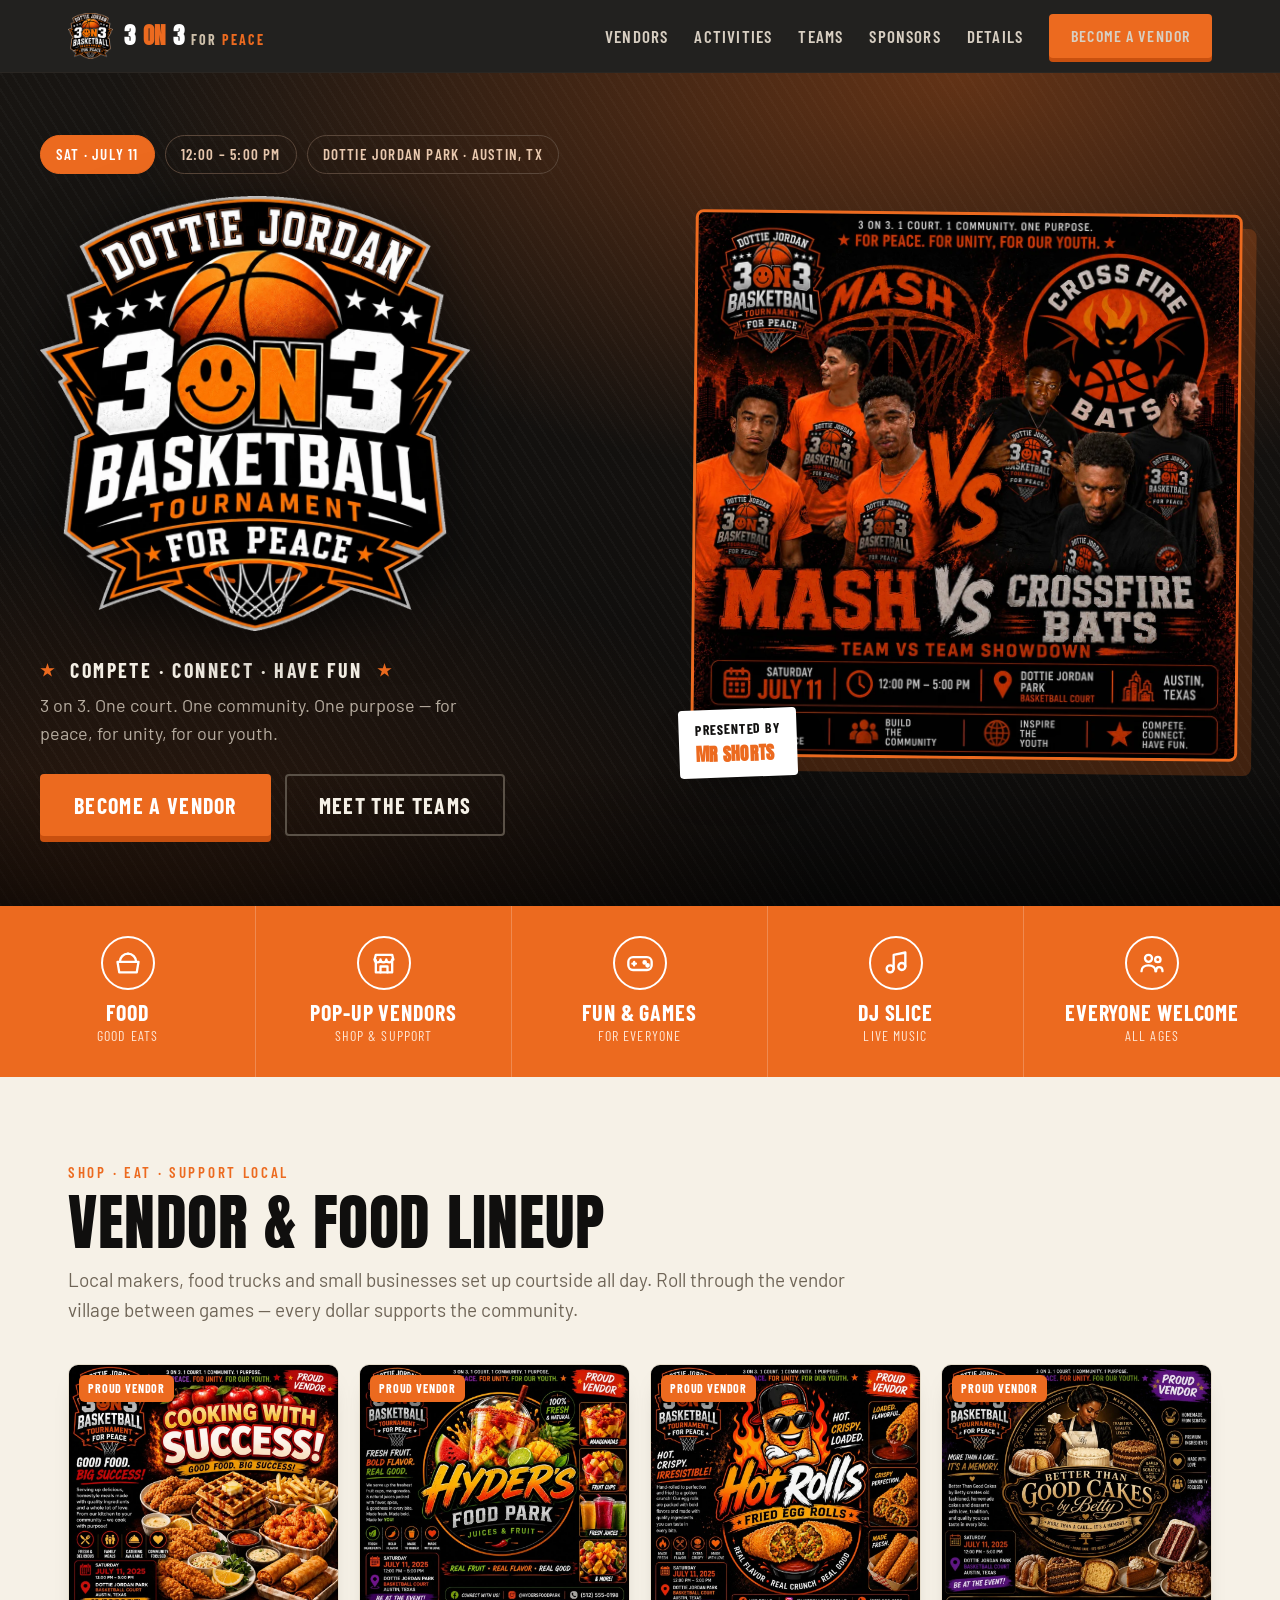
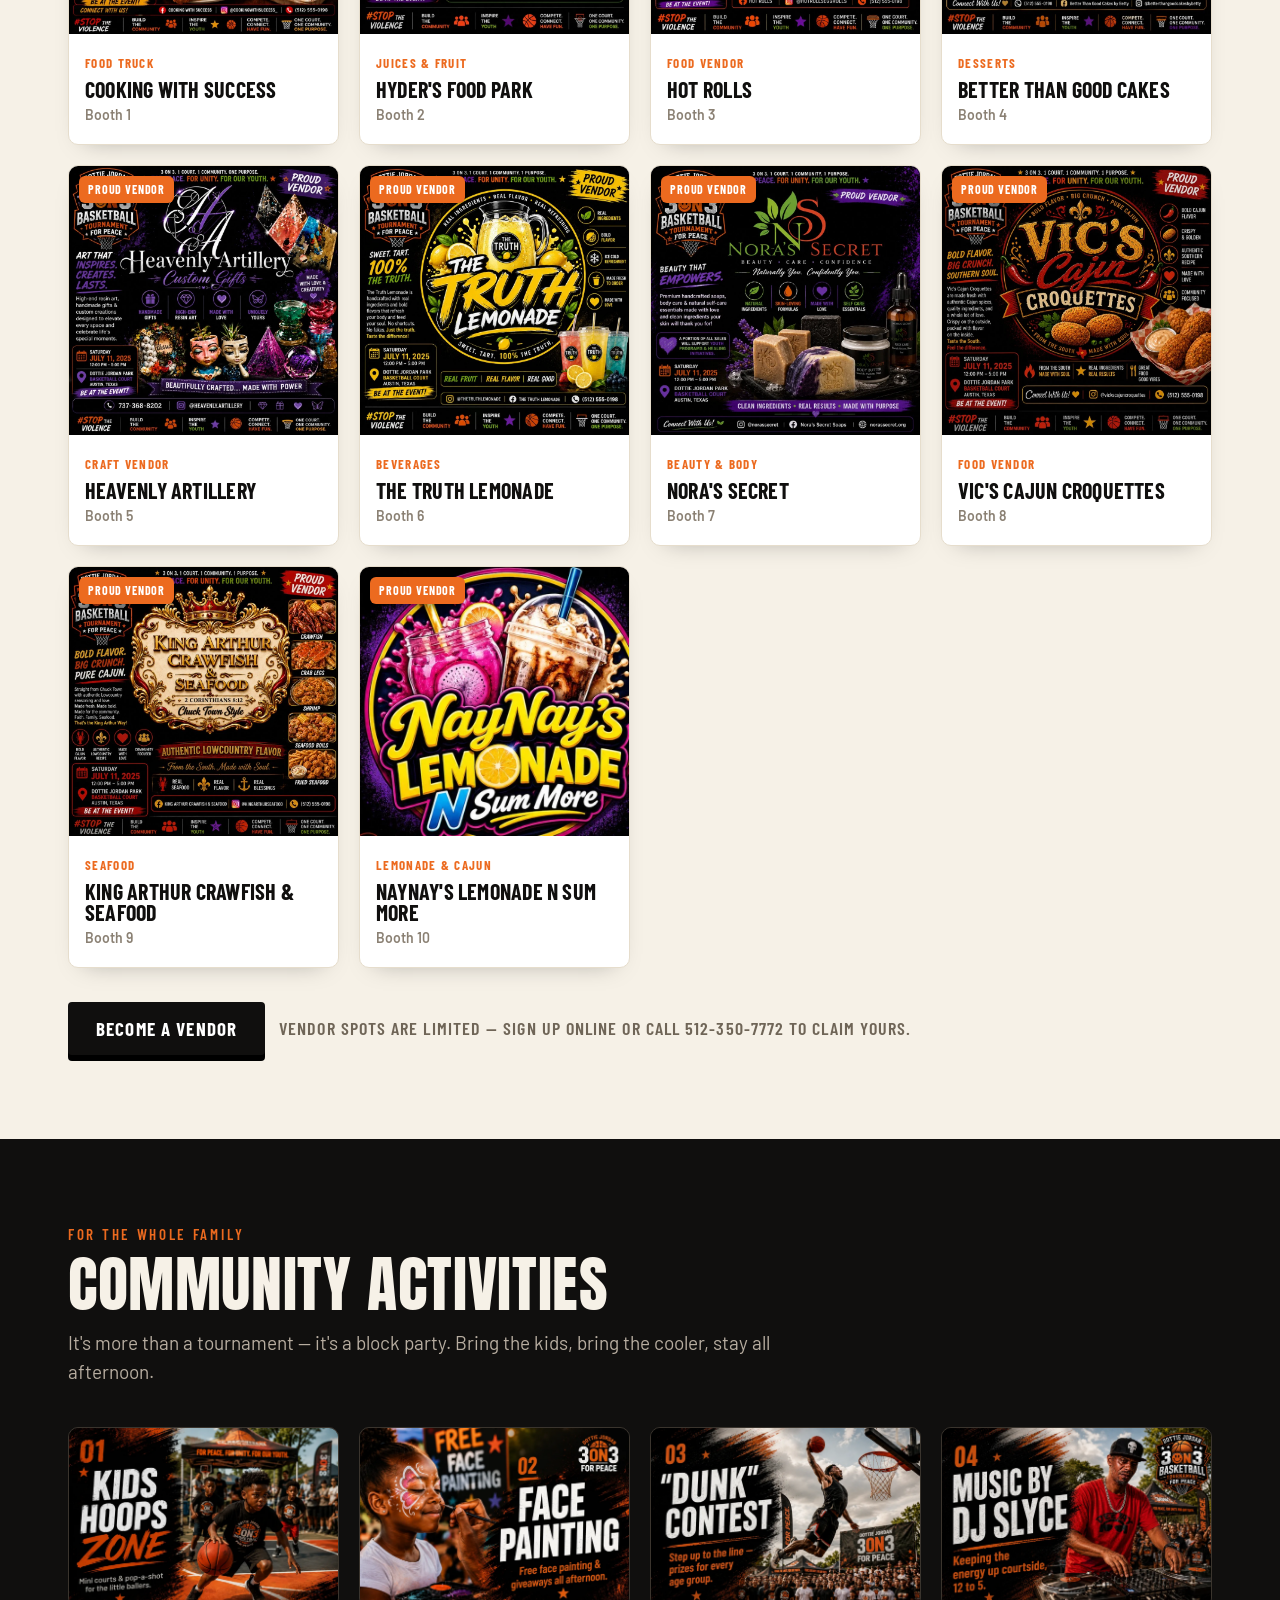
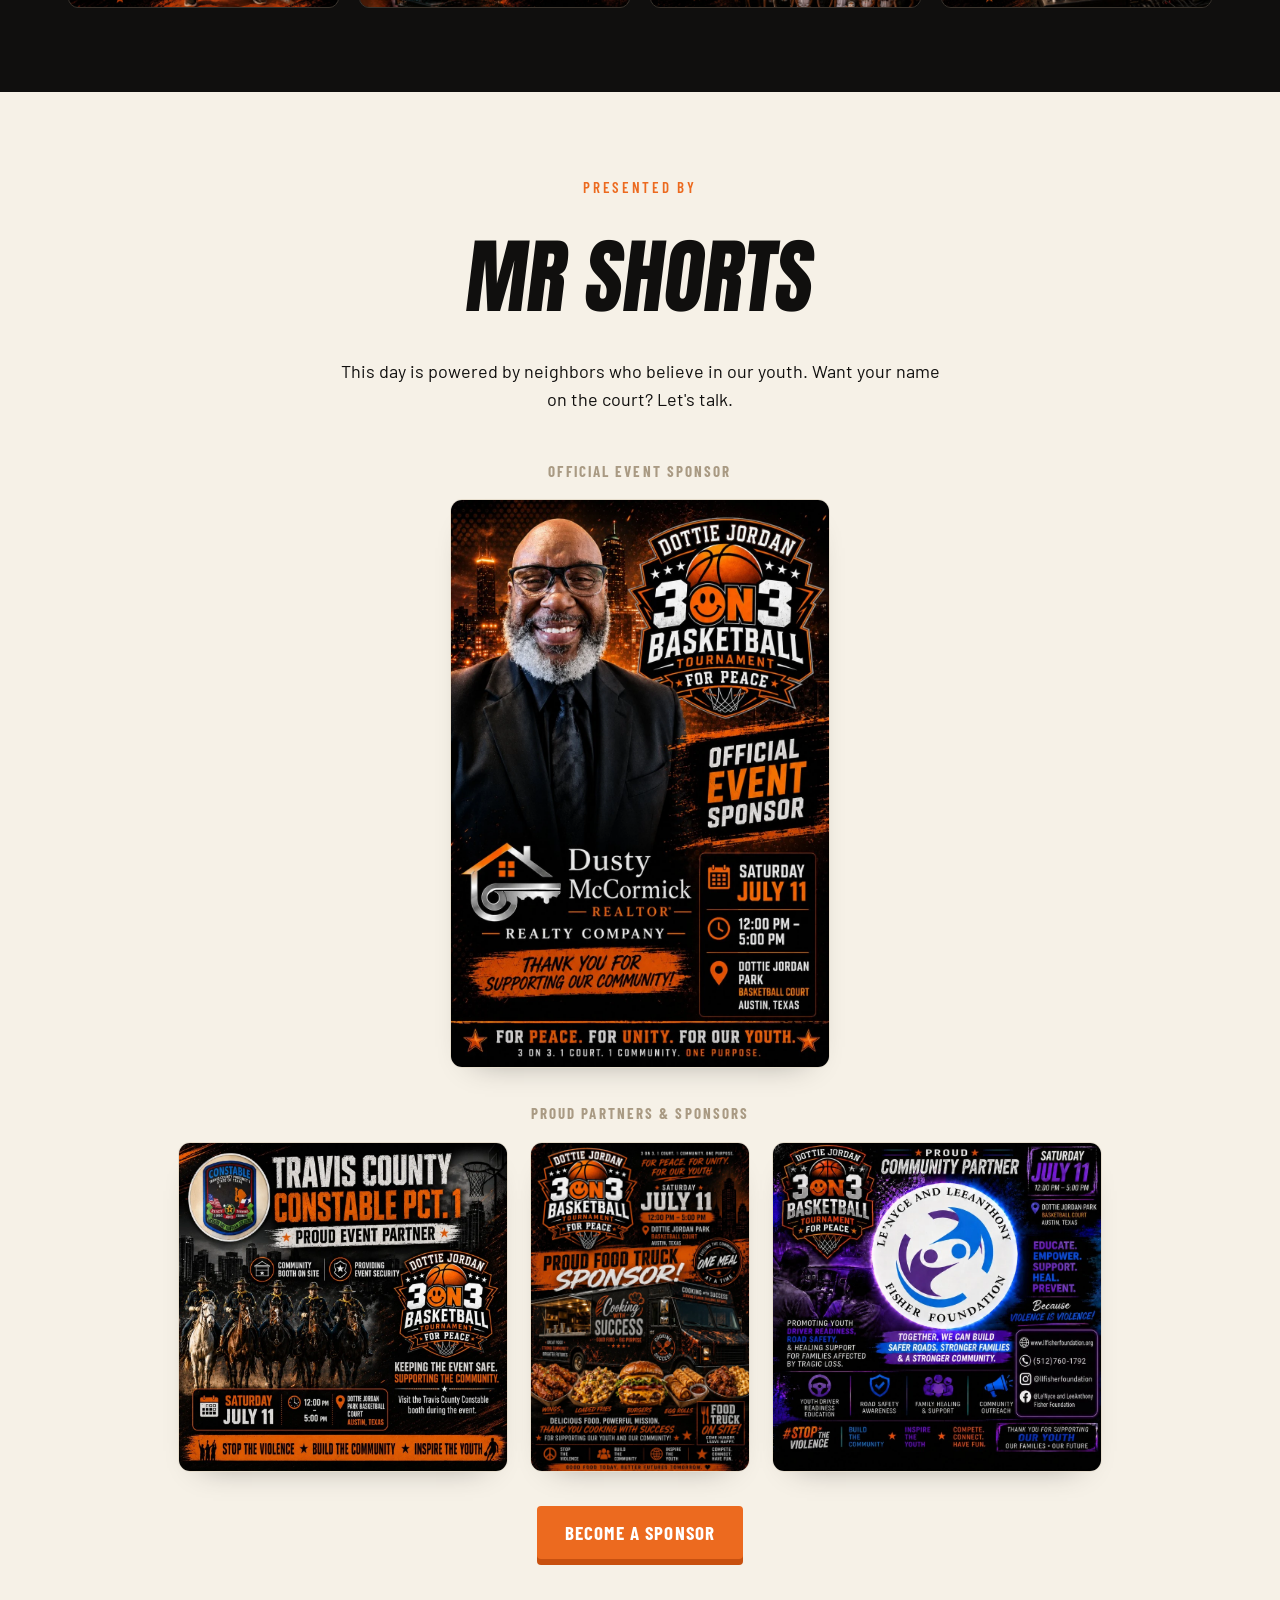
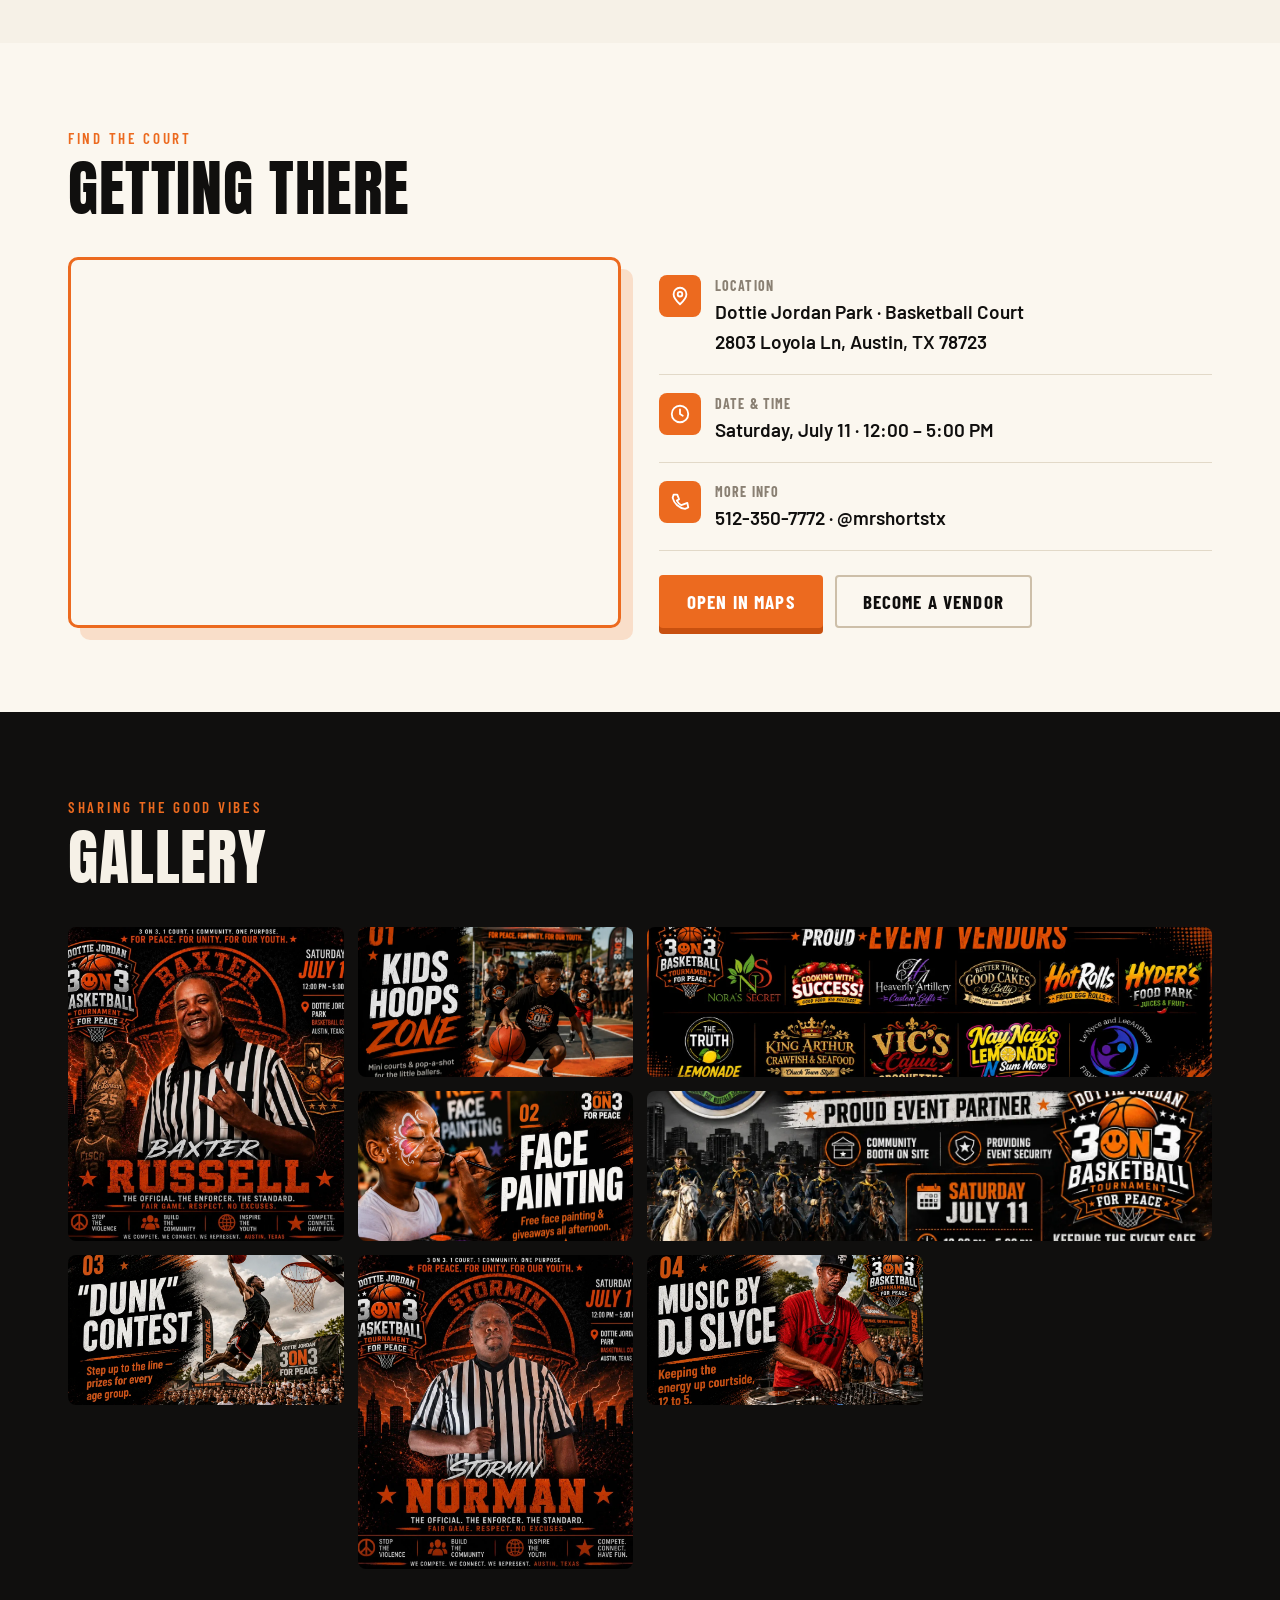
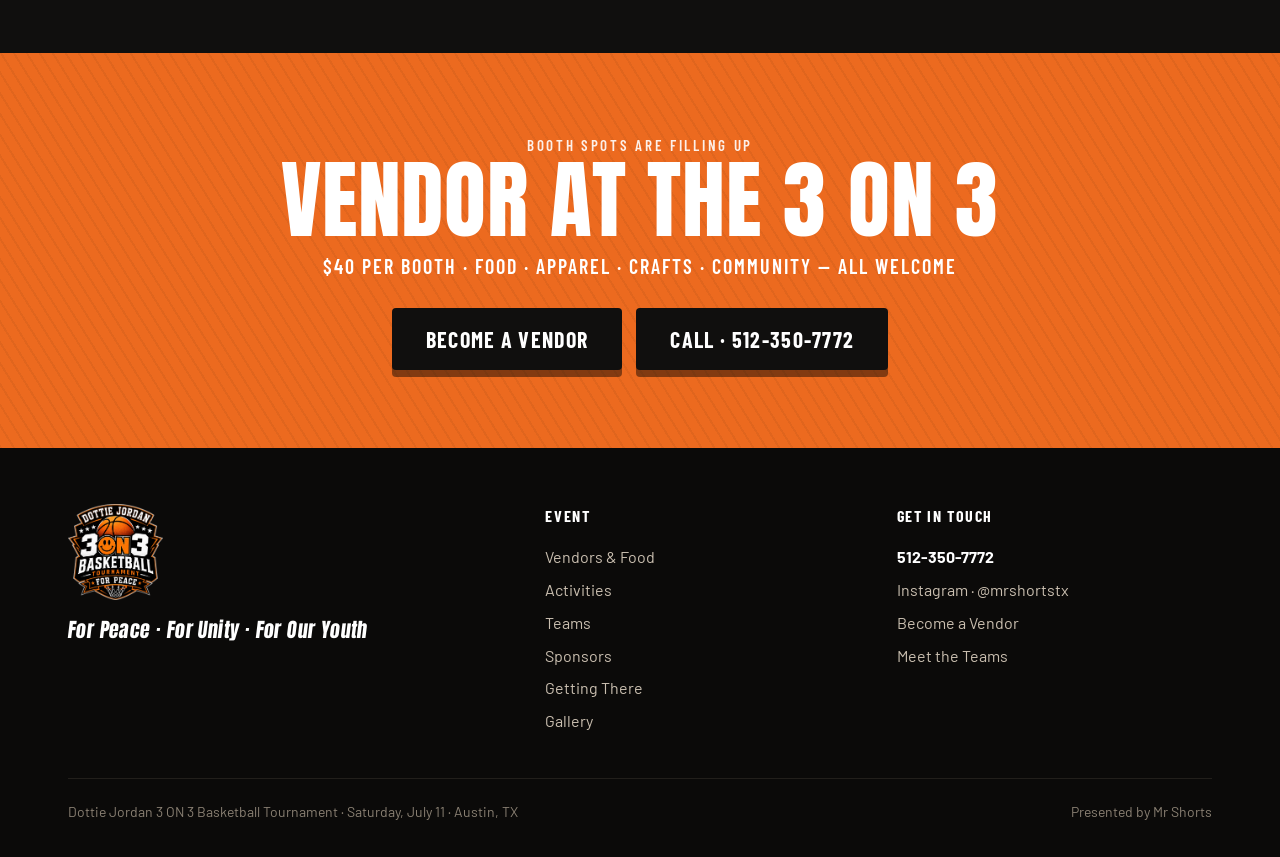
==== commit 39021cb0: "Add files via upload" ====
--- a/index.html
+++ b/index.html
@@ -124,7 +124,7 @@
 .hero .sub{color:var(--muted);max-width:440px;font-size:18px;margin:0 0 26px;}
 .hero .cta-row{display:flex;gap:14px;flex-wrap:wrap;}
 .hero-media{position:relative;}
-.hero-media image-slot{display:block;width:100%;height:480px;border-radius:8px;border:3px solid var(--orange);box-shadow:14px 14px 0 rgba(236,106,31,.22);transform:rotate(.6deg);}
+.hero-media image-slot,.hero-media img{display:block;width:100%;height:auto;aspect-ratio:1/1;object-fit:cover;border-radius:8px;border:3px solid var(--orange);box-shadow:14px 14px 0 rgba(236,106,31,.22);transform:rotate(.6deg);}
 .hero-media .presented{
   position:absolute;left:-14px;bottom:-18px;background:#fff;color:var(--ink);
   font-family:'Barlow Condensed',sans-serif;font-weight:700;text-transform:uppercase;letter-spacing:.06em;
@@ -278,7 +278,7 @@
 @media(max-width:900px){
   .hero-inner{grid-template-columns:1fr;gap:30px;padding:44px 0 54px;}
   .hero-media{order:-1;}
-  .hero-media image-slot{height:300px;}
+  .hero-media img{aspect-ratio:1/1;}
   .features .grid{grid-template-columns:repeat(2,1fr);}
   .feature:nth-child(2n){border-right:0;}
   .vendor-grid{grid-template-columns:repeat(2,1fr);}
@@ -429,7 +429,7 @@
         </div>
       </div>
       <div class="hero-media">
-        <image-slot id="hero-photo" placeholder="Drop an action / court photo" fit="cover" shape="rounded" radius="6"></image-slot>
+        <img id="hero-photo" src="assets/hero-matchup.webp" alt="MASH vs Crossfire Bats — team showdown, Saturday July 11, Dottie Jordan Park" />
         <div class="presented">Presented by<b>MR SHORTS</b></div>
       </div>
     </div>
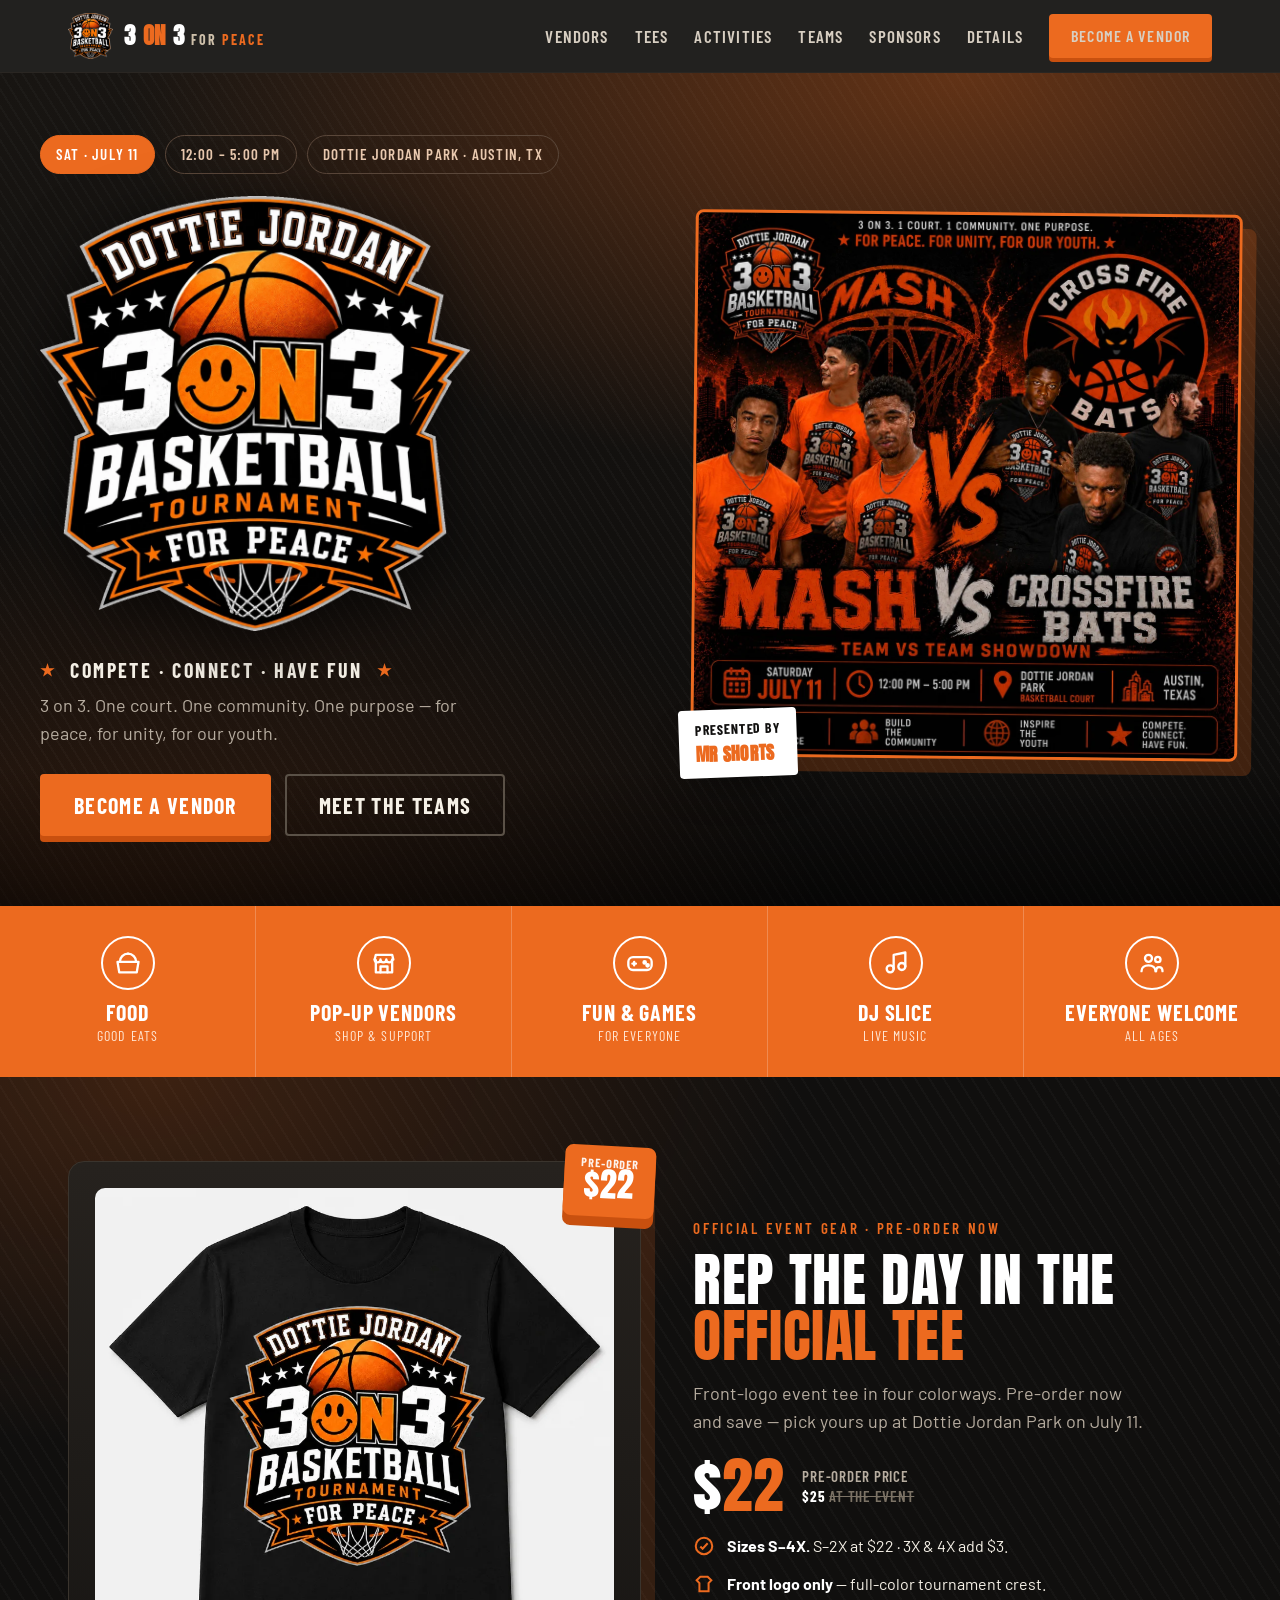
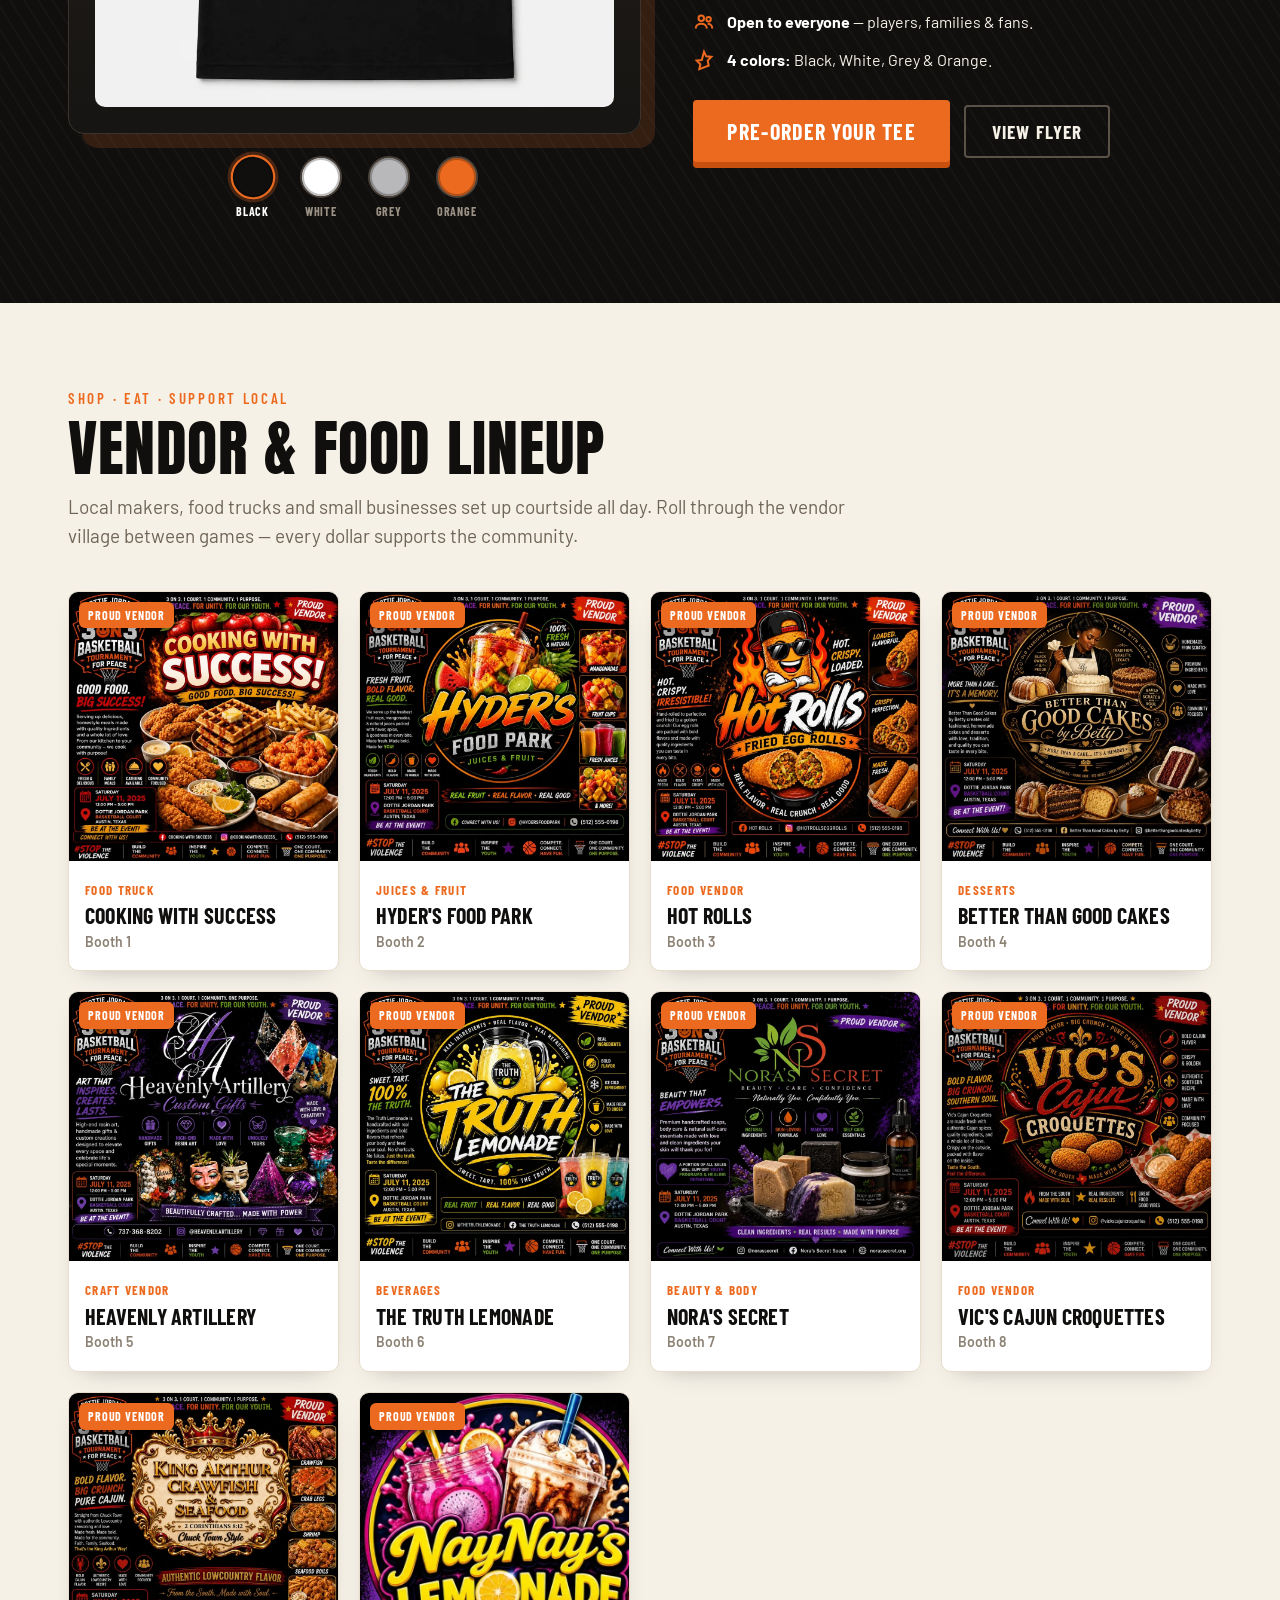
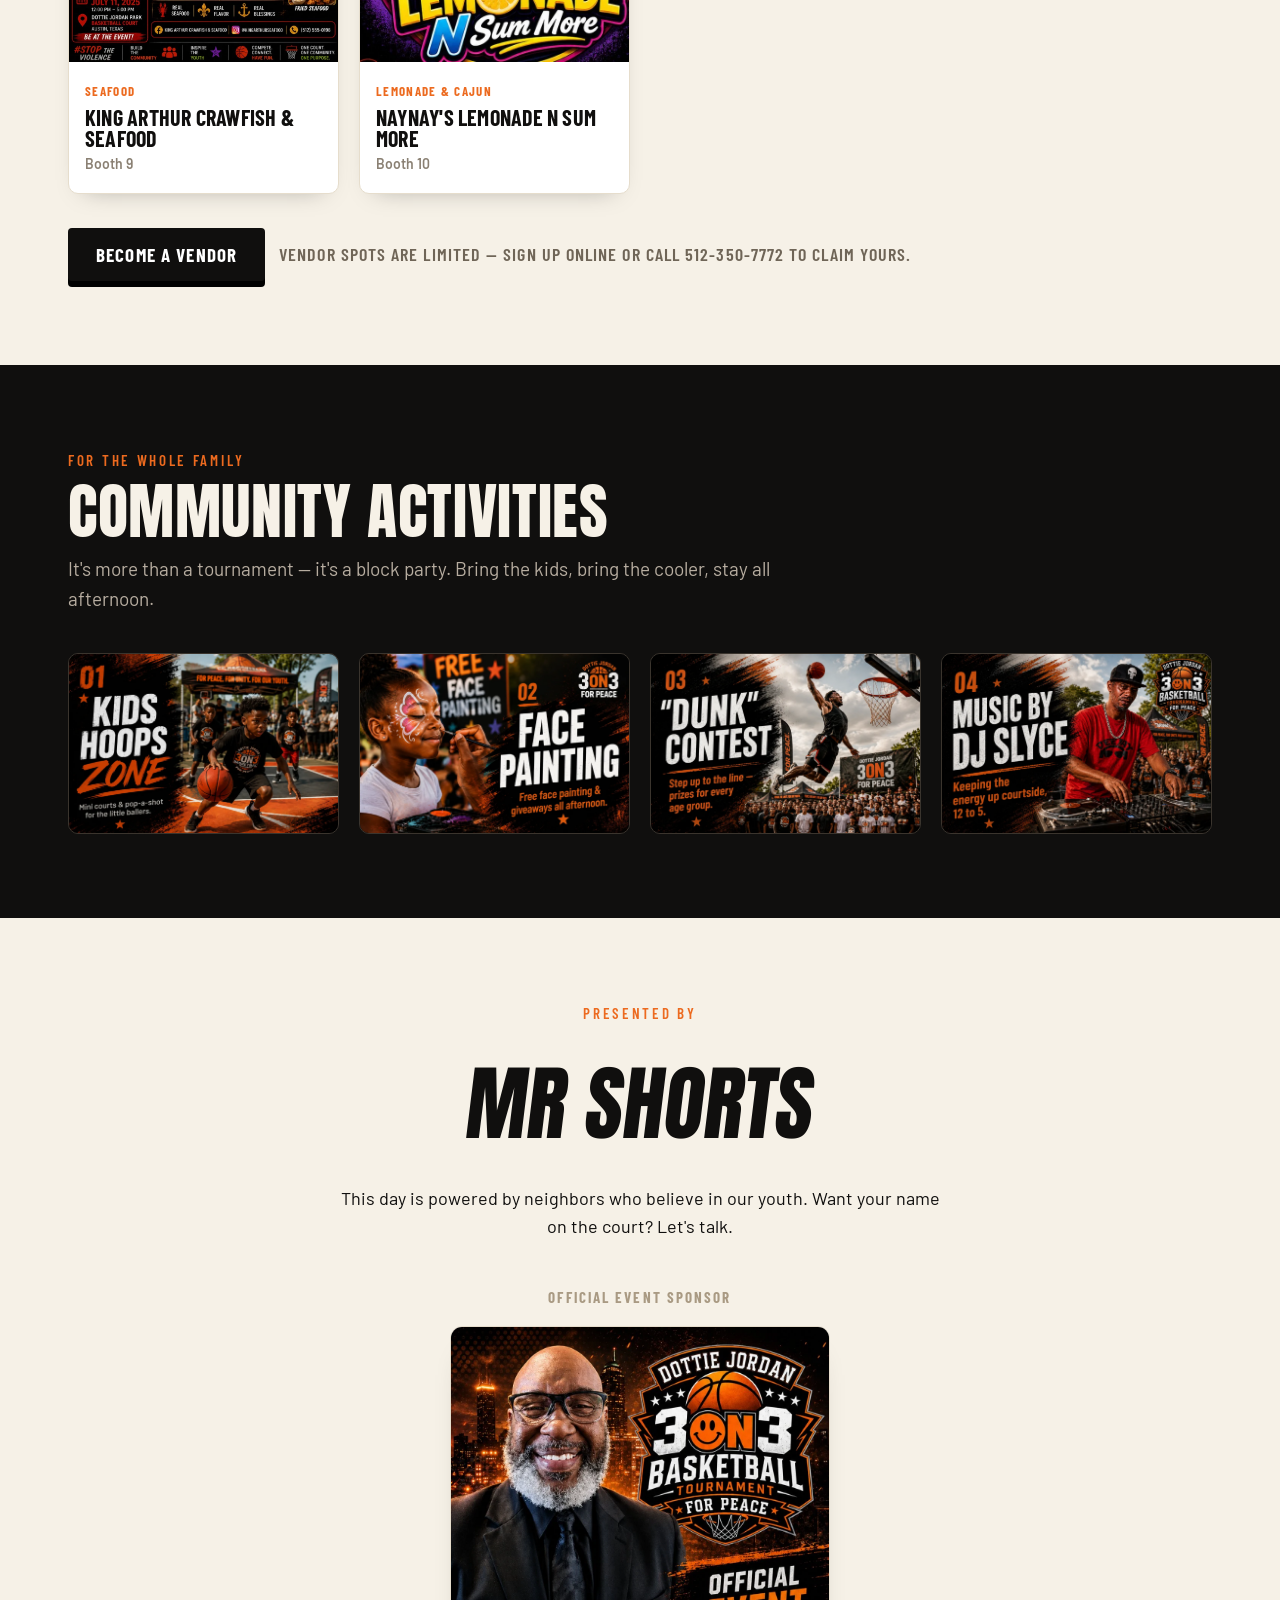
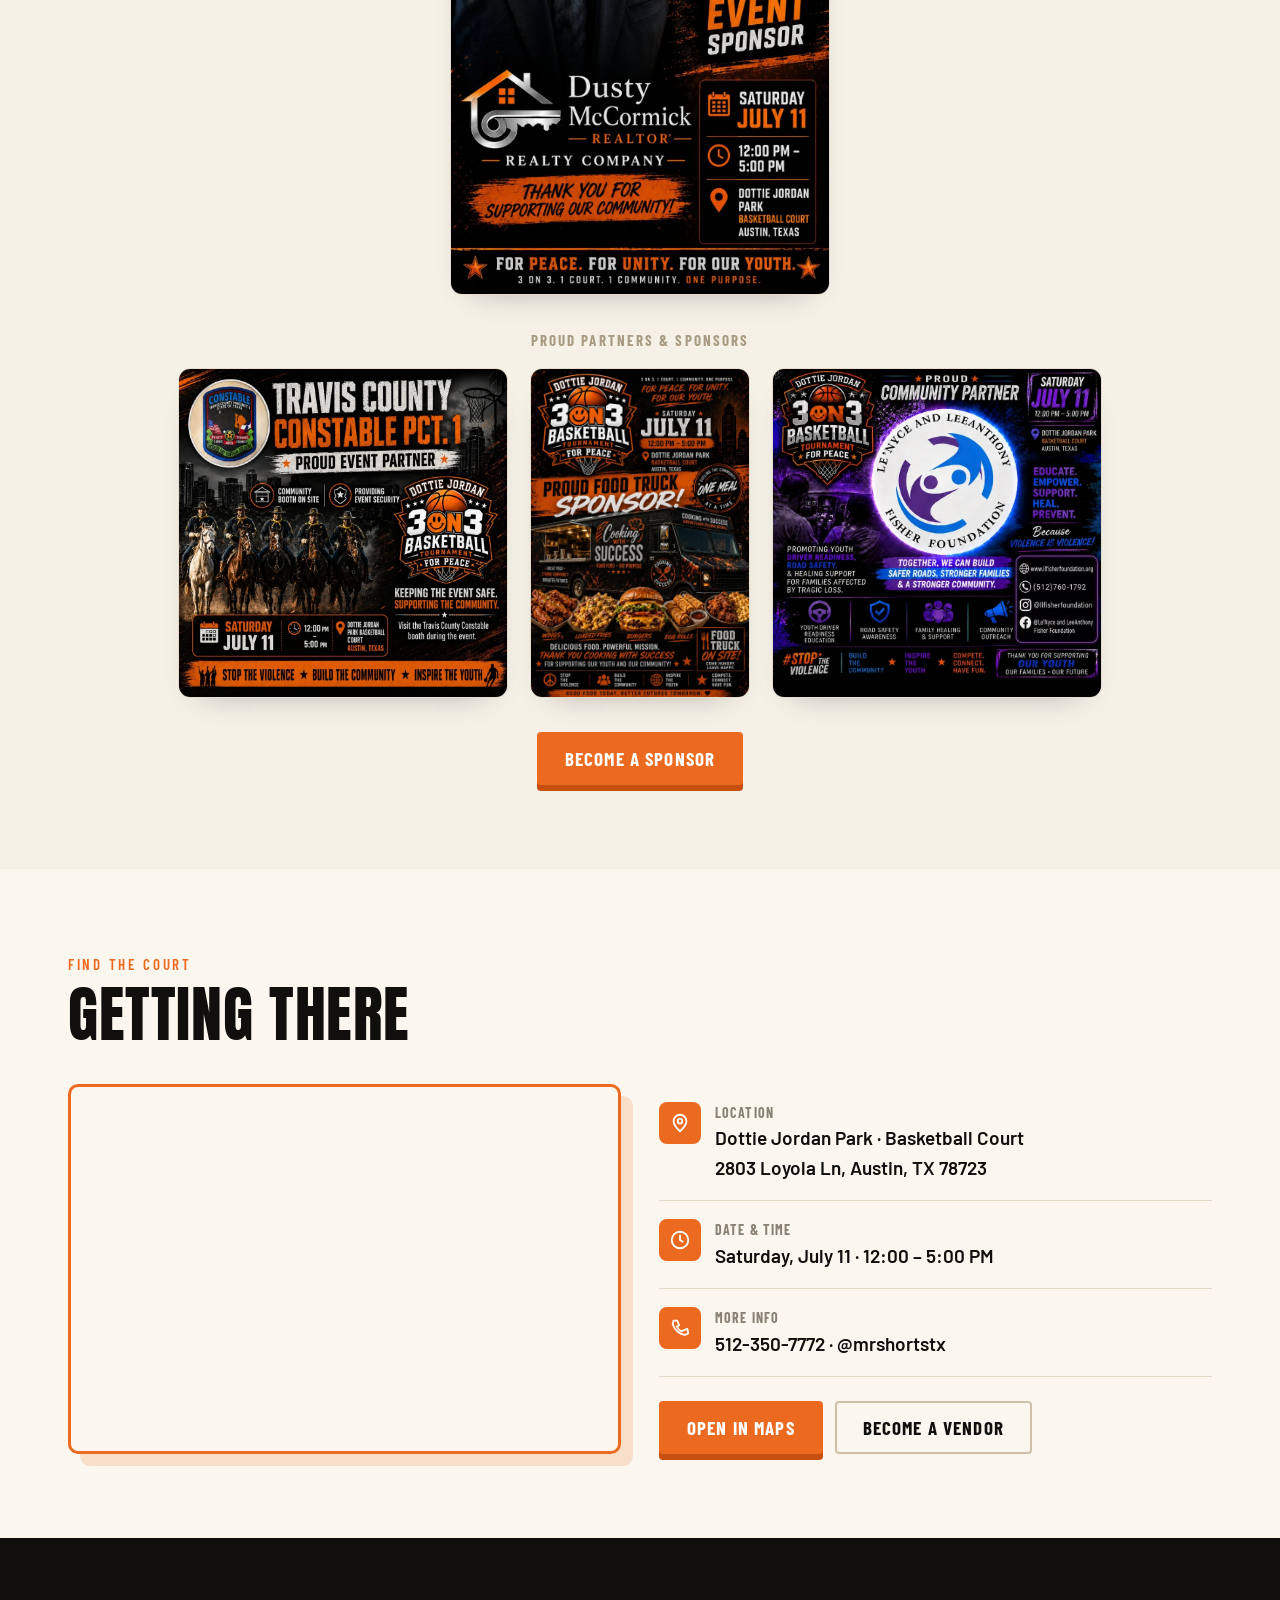
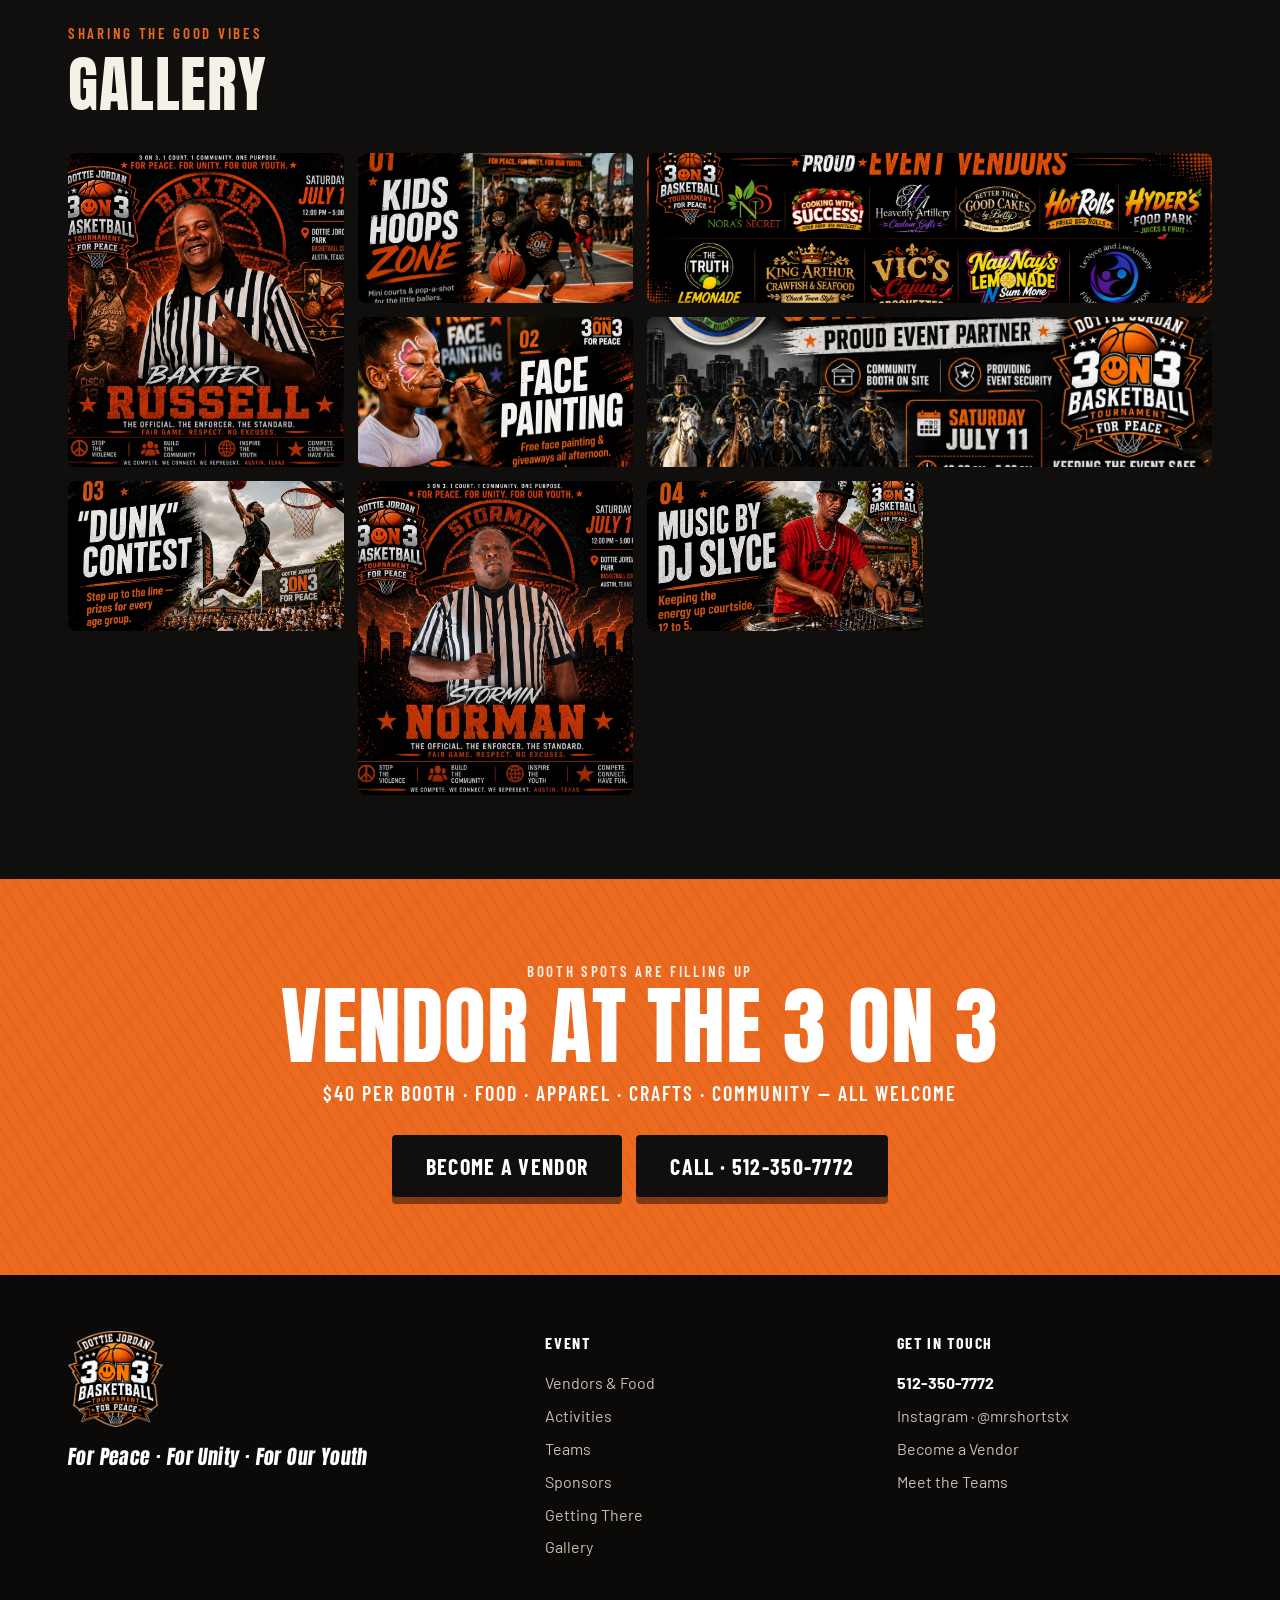
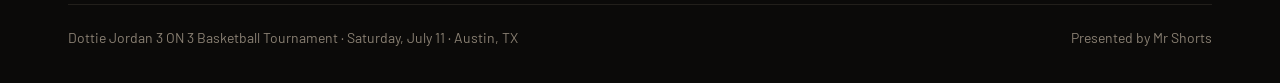
==== commit bffd9108: "Add files via upload" ====
--- a/index.html
+++ b/index.html
@@ -184,6 +184,60 @@
 .act h3{font-family:'Barlow Condensed',sans-serif;font-weight:700;font-size:24px;margin:4px 0 6px;color:#fff;text-transform:none;}
 .act p{margin:0;font-size:16px;color:var(--muted);}
 
+/* ============ TEES / MERCH ============ */
+.section.tees{background:var(--ink);color:var(--cream);position:relative;overflow:hidden;}
+.section.tees::before{content:"";position:absolute;inset:0;background:
+  radial-gradient(90% 80% at 12% 0%, rgba(236,106,31,.20), transparent 56%),
+  repeating-linear-gradient(58deg,rgba(255,255,255,.025) 0 2px,transparent 2px 12px);pointer-events:none;}
+.tee-row{position:relative;z-index:2;display:grid;grid-template-columns:1.05fr .95fr;gap:52px;align-items:center;}
+.tee-stage{position:relative;}
+.tee-main{position:relative;background:linear-gradient(180deg,#26221e,#171513);border:1px solid var(--line-dark);border-radius:16px;padding:26px;box-shadow:14px 14px 0 rgba(236,106,31,.16);}
+.tee-main img{display:block;width:100%;aspect-ratio:1/1;object-fit:contain;border-radius:10px;}
+.tee-pricetag{position:absolute;top:-16px;right:-14px;z-index:3;background:var(--orange);color:#fff;border-radius:8px;padding:11px 16px;text-align:center;transform:rotate(3deg);box-shadow:0 10px 0 var(--orange-deep);}
+.tee-pricetag .pre{display:block;font-family:'Barlow Condensed',sans-serif;font-weight:700;text-transform:uppercase;letter-spacing:.08em;font-size:12px;line-height:1;opacity:.92;}
+.tee-pricetag .amt{font-family:'Anton',sans-serif;font-size:34px;line-height:.9;}
+.tee-swatches{display:flex;gap:14px;margin-top:22px;justify-content:center;}
+.tee-sw{width:54px;cursor:pointer;border:0;background:none;padding:0;text-align:center;}
+.tee-sw .dot{display:block;width:42px;height:42px;margin:0 auto 6px;border-radius:50%;border:2.5px solid #4a423a;transition:.15s;box-shadow:inset 0 0 0 2px rgba(0,0,0,.25);}
+.tee-sw .lbl{font-family:'Barlow Condensed',sans-serif;font-weight:700;text-transform:uppercase;letter-spacing:.06em;font-size:12px;color:#9b9184;transition:.15s;}
+.tee-sw[aria-pressed="true"] .dot{border-color:var(--orange);transform:scale(1.06);box-shadow:0 0 0 3px rgba(236,106,31,.25),inset 0 0 0 2px rgba(0,0,0,.25);}
+.tee-sw[aria-pressed="true"] .lbl{color:#fff;}
+.tee-info .eyebrow{display:block;margin-bottom:12px;}
+.tee-info h2{font-size:clamp(34px,4.6vw,58px);color:#fff;}
+.tee-info h2 .o{color:var(--orange);}
+.tee-info .lead{color:var(--muted);font-size:18px;max-width:460px;margin:16px 0 24px;}
+.tee-pricecompare{display:flex;align-items:flex-end;gap:18px;margin:0 0 22px;}
+.tee-pricecompare .now{font-family:'Anton',sans-serif;font-size:62px;line-height:.85;color:#fff;}
+.tee-pricecompare .now span{color:var(--orange);}
+.tee-pricecompare .at{font-family:'Barlow Condensed',sans-serif;font-weight:600;text-transform:uppercase;letter-spacing:.05em;font-size:15px;color:#b7ada0;line-height:1.35;padding-bottom:6px;}
+.tee-pricecompare .at b{color:#fff;font-weight:700;}
+.tee-pricecompare .at s{color:#7c7366;}
+.tee-specs{list-style:none;margin:0 0 28px;padding:0;display:grid;gap:13px;}
+.tee-specs li{display:flex;gap:12px;align-items:flex-start;font-size:16px;color:var(--cream);}
+.tee-specs li svg{flex:none;width:22px;height:22px;stroke:var(--orange);stroke-width:2.2;fill:none;margin-top:1px;}
+.tee-specs li b{color:#fff;}
+.tee-cta-row{display:flex;gap:14px;flex-wrap:wrap;align-items:center;}
+.tee-cta-row .sizenote{font-family:'Barlow Condensed',sans-serif;font-weight:600;text-transform:uppercase;letter-spacing:.04em;font-size:14px;color:#b7ada0;}
+
+/* tee order modal extras (reuses .sp-modal styles) */
+.tee-modal .swatch-row{display:flex;gap:12px;flex-wrap:wrap;margin-bottom:6px;}
+.tee-modal .csw{cursor:pointer;}
+.tee-modal .csw input{position:absolute;opacity:0;width:0;height:0;}
+.tee-modal .csw .chip2{display:flex;align-items:center;gap:9px;border:1.6px solid #ddd2bf;border-radius:9px;padding:9px 14px 9px 11px;background:#fbf8f2;transition:.14s;font-family:'Barlow Condensed',sans-serif;font-weight:700;text-transform:uppercase;letter-spacing:.04em;font-size:14px;color:#6f6557;}
+.tee-modal .csw .chip2 i{width:18px;height:18px;border-radius:50%;border:1.5px solid rgba(0,0,0,.2);}
+.tee-modal .csw input:checked + .chip2{border-color:var(--orange);background:#fff;color:var(--ink);box-shadow:0 0 0 3px rgba(236,106,31,.13);}
+.tee-modal select{font-family:'Barlow',sans-serif;font-size:16px;color:var(--ink);background:#fbf8f2;border:1.5px solid #ddd2bf;border-radius:9px;padding:12px 14px;outline:none;transition:.14s;width:100%;}
+.tee-modal select:focus{border-color:var(--orange);background:#fff;box-shadow:0 0 0 3px rgba(236,106,31,.13);}
+.tee-qty{display:inline-flex;align-items:stretch;border:1.5px solid #ddd2bf;border-radius:9px;overflow:hidden;background:#fbf8f2;}
+.tee-qty button{width:46px;border:0;background:#f0e7d8;color:var(--ink);font-size:22px;cursor:pointer;font-family:'Anton',sans-serif;line-height:1;}
+.tee-qty button:hover{background:var(--orange);color:#fff;}
+.tee-qty input{width:58px;text-align:center;border:0;background:transparent;font-family:'Anton',sans-serif;font-size:20px;color:var(--ink);outline:none;-moz-appearance:textfield;}
+.tee-qty input::-webkit-outer-spin-button,.tee-qty input::-webkit-inner-spin-button{-webkit-appearance:none;margin:0;}
+.tee-total{display:flex;justify-content:space-between;align-items:center;margin:6px 0 18px;padding:16px 18px;background:#fbf3e8;border:1.5px dashed #e0b793;border-radius:11px;}
+.tee-total .k{font-family:'Barlow Condensed',sans-serif;font-weight:700;text-transform:uppercase;letter-spacing:.06em;font-size:14px;color:#8a6a4e;}
+.tee-total .v{font-family:'Anton',sans-serif;font-size:32px;color:var(--ink);}
+.tee-total .v span{color:var(--orange);}
+
 /* ============ SPONSORS ============ */
 .presenting{text-align:center;margin-bottom:46px;}
 .presenting .eyebrow{display:block;margin-bottom:14px;}
@@ -285,6 +339,8 @@
   .act-grid{grid-template-columns:repeat(2,1fr);}
   .sponsor-wall{grid-template-columns:repeat(2,1fr);}
   .map-row{grid-template-columns:1fr;}
+  .tee-row{grid-template-columns:1fr;gap:34px;}
+  .tee-stage{order:-1;max-width:440px;margin:0 auto;}
   .footer .top{grid-template-columns:1fr;gap:26px;}
 }
 @media(max-width:640px){
@@ -402,6 +458,7 @@
       <button class="nav-toggle" id="navToggle" aria-label="Menu"><span></span><span></span><span></span></button>
       <nav class="links" id="navLinks">
         <a href="#vendors">Vendors</a>
+        <a href="#tees">Tees</a>
         <a href="#activities">Activities</a>
         <a href="teams.html">Teams</a>
         <a href="#sponsors">Sponsors</a>
@@ -457,6 +514,49 @@
       <div class="feature">
         <div class="ic"><svg viewBox="0 0 24 24" fill="none" stroke-width="2" stroke-linecap="round" stroke-linejoin="round"><circle cx="9" cy="8" r="3"/><circle cx="17" cy="9" r="2.3"/><path d="M3 19c0-3 2.5-5 6-5s6 2 6 5"/><path d="M15.5 19c0-2 1-3.5 2.5-3.5s3 1.2 3 3.5"/></svg></div>
         <h3>Everyone Welcome</h3><p>All ages</p>
+      </div>
+    </div>
+  </section>
+
+  <!-- ============ TEES / MERCH PRESALE ============ -->
+  <section class="section tees" id="tees" data-screen-label="Tees">
+    <div class="wrap">
+      <div class="tee-row">
+        <div class="tee-stage">
+          <div class="tee-main">
+            <div class="tee-pricetag"><span class="pre">Pre-Order</span><span class="amt">$22</span></div>
+            <img id="teePreview" src="assets/tees/tee-black.webp" alt="Official Dottie Jordan 3 ON 3 For Peace event t-shirt — black" />
+          </div>
+          <div class="tee-swatches" id="teeSwatches">
+            <button class="tee-sw" type="button" data-color="Black" data-img="assets/tees/tee-black.webp" data-dot="#100f0e" aria-pressed="true"><span class="dot" style="background:#100f0e;"></span><span class="lbl">Black</span></button>
+            <button class="tee-sw" type="button" data-color="White" data-img="assets/tees/tee-white.webp" data-dot="#ffffff" aria-pressed="false"><span class="dot" style="background:#ffffff;"></span><span class="lbl">White</span></button>
+            <button class="tee-sw" type="button" data-color="Grey" data-img="assets/tees/tee-grey.webp" data-dot="#b8b8ba" aria-pressed="false"><span class="dot" style="background:#b8b8ba;"></span><span class="lbl">Grey</span></button>
+            <button class="tee-sw" type="button" data-color="Orange" data-img="assets/tees/tee-orange.webp" data-dot="#ec6a1f" aria-pressed="false"><span class="dot" style="background:#ec6a1f;"></span><span class="lbl">Orange</span></button>
+          </div>
+        </div>
+
+        <div class="tee-info">
+          <span class="eyebrow">Official Event Gear · Pre-Order Now</span>
+          <h2>Rep The Day In The <span class="o">Official Tee</span></h2>
+          <p class="lead">Front-logo event tee in four colorways. Pre-order now and save — pick yours up at Dottie Jordan Park on July&nbsp;11.</p>
+
+          <div class="tee-pricecompare">
+            <div class="now">$<span>22</span></div>
+            <div class="at">Pre-order price<br><b>$25</b> <s>at the event</s></div>
+          </div>
+
+          <ul class="tee-specs">
+            <li><svg viewBox="0 0 24 24"><circle cx="12" cy="12" r="9"/><path d="M8 12.5l2.5 2.5L16 9"/></svg><span><b>Sizes S&ndash;4X.</b> S&ndash;2X at $22 &middot; 3X &amp; 4X add $3.</span></li>
+            <li><svg viewBox="0 0 24 24"><path d="M4 8l4-4h8l4 4-3 3v9H7v-9z"/></svg><span><b>Front logo only</b> &mdash; full-color tournament crest.</span></li>
+            <li><svg viewBox="0 0 24 24"><circle cx="9" cy="8" r="3"/><circle cx="17" cy="9" r="2.4"/><path d="M3 19c0-3 2.7-5 6-5s6 2 6 5M16 14c2.5 0 5 1.6 5 5"/></svg><span><b>Open to everyone</b> &mdash; players, families &amp; fans.</span></li>
+            <li><svg viewBox="0 0 24 24"><path d="M12 3l2.4 5 5.6.6-4 4 1.1 5.4L12 20l-5.1 2 1.1-5.4-4-4 5.6-.6z"/></svg><span><b>4 colors:</b> Black, White, Grey &amp; Orange.</span></li>
+          </ul>
+
+          <div class="tee-cta-row">
+            <button class="btn lg" type="button" id="openTee">Pre-Order Your Tee</button>
+            <button class="btn ghost" type="button" id="viewTeeFlyer">View Flyer</button>
+          </div>
+        </div>
       </div>
     </div>
   </section>
@@ -628,6 +728,95 @@
     </div>
   </footer>
 
+  <!-- ============ TEE PRE-ORDER MODAL ============ -->
+  <div class="sp-modal tee-modal" id="teeModal" role="dialog" aria-modal="true" aria-labelledby="teeTitle">
+    <div class="sp-dialog">
+      <button class="sp-close" id="teeClose" type="button" aria-label="Close">&times;</button>
+      <div class="sp-head">
+        <span class="eyebrow">Official Event Tee · Pre-Order</span>
+        <h2 id="teeTitle">Pre-Order Your <span class="o">Tee</span></h2>
+        <p>Reserve your shirt now at the $22 pre-order price and pick it up at Dottie Jordan Park on July 11. The Mr Shorts team will confirm your order and pickup.</p>
+      </div>
+
+      <div class="sp-body">
+        <form id="teeForm" novalidate>
+          <div class="grid2">
+            <div class="field">
+              <label for="teeName">Your name <span class="req">*</span></label>
+              <input id="teeName" name="teeName" type="text" placeholder="First &amp; last name" required />
+              <div class="sp-err" data-for="teeName">Please enter your name.</div>
+            </div>
+            <div class="field">
+              <label for="teePhone">Phone <span class="req">*</span></label>
+              <input id="teePhone" name="teePhone" type="tel" placeholder="(512) 000-0000" required />
+              <div class="sp-err" data-for="teePhone">Please enter a phone number.</div>
+            </div>
+          </div>
+          <div class="field">
+            <label for="teeEmail">Email <span class="req">*</span></label>
+            <input id="teeEmail" name="teeEmail" type="email" placeholder="you@email.com" required />
+            <div class="sp-err" data-for="teeEmail">Please enter a valid email.</div>
+          </div>
+
+          <div class="field">
+            <label>Color <span class="req">*</span></label>
+            <div class="swatch-row" id="teeColorRow">
+              <label class="csw"><input type="radio" name="teeColor" value="Black" checked /><span class="chip2"><i style="background:#100f0e;"></i>Black</span></label>
+              <label class="csw"><input type="radio" name="teeColor" value="White" /><span class="chip2"><i style="background:#ffffff;border-color:#cbb;"></i>White</span></label>
+              <label class="csw"><input type="radio" name="teeColor" value="Grey" /><span class="chip2"><i style="background:#b8b8ba;"></i>Grey</span></label>
+              <label class="csw"><input type="radio" name="teeColor" value="Orange" /><span class="chip2"><i style="background:#ec6a1f;"></i>Orange</span></label>
+            </div>
+          </div>
+
+          <div class="grid2">
+            <div class="field">
+              <label for="teeSize">Size <span class="req">*</span></label>
+              <select id="teeSize" name="teeSize">
+                <option value="S" data-price="22">Small — $22</option>
+                <option value="M" data-price="22">Medium — $22</option>
+                <option value="L" data-price="22">Large — $22</option>
+                <option value="XL" data-price="22">XL — $22</option>
+                <option value="2X" data-price="22">2X — $22</option>
+                <option value="3X" data-price="25">3X — $25</option>
+                <option value="4X" data-price="25">4X — $25</option>
+              </select>
+            </div>
+            <div class="field">
+              <label>Quantity <span class="req">*</span></label>
+              <div class="tee-qty">
+                <button type="button" id="teeMinus" aria-label="Decrease">&minus;</button>
+                <input id="teeQty" name="teeQty" type="number" min="1" max="50" value="1" inputmode="numeric" />
+                <button type="button" id="teePlus" aria-label="Increase">&plus;</button>
+              </div>
+            </div>
+          </div>
+
+          <div class="tee-total">
+            <span class="k">Estimated total</span>
+            <span class="v">$<span id="teeTotal">22</span></span>
+          </div>
+
+          <div class="field">
+            <label for="teeMsg">Need more sizes or have a question?</label>
+            <textarea id="teeMsg" name="teeMsg" placeholder="e.g. also add 1 White Large, or any questions... (optional)"></textarea>
+          </div>
+
+          <div class="sp-actions">
+            <button class="btn lg" type="submit">Place Pre-Order</button>
+            <span class="callnote">Prefer to talk? Call <a href="tel:5123507772">512-350-7772</a></span>
+          </div>
+        </form>
+
+        <div class="sp-success" id="teeSuccess">
+          <div class="tick"><svg viewBox="0 0 24 24"><path d="M5 13l4 4L19 7"/></svg></div>
+          <h3>Order Received!</h3>
+          <p id="teeSuccessMsg">We got your pre-order. The Mr Shorts team will confirm your tee and how to pick it up on July 11.</p>
+          <button class="btn" type="button" id="teeDone">Done</button>
+        </div>
+      </div>
+    </div>
+  </div>
+
   <!-- ============ BECOME A SPONSOR MODAL ============ -->
   <div class="sp-modal" id="spModal" role="dialog" aria-modal="true" aria-labelledby="spTitle">
     <div class="sp-dialog">
@@ -850,6 +1039,110 @@
       const upd=()=>sp.classList.toggle('previewable', s.hasAttribute('data-filled'));
       upd();new MutationObserver(upd).observe(s,{attributes:true,attributeFilter:['data-filled']});
     });
+
+    // ---- tee presale: color preview, order modal, total, submit ----
+    (function(){
+      const preview=document.getElementById('teePreview');
+      const swatches=[...document.querySelectorAll('#teeSwatches .tee-sw')];
+      swatches.forEach(sw=>sw.addEventListener('click',()=>{
+        swatches.forEach(s=>s.setAttribute('aria-pressed', s===sw?'true':'false'));
+        preview.src=sw.dataset.img;
+        preview.alt='Official Dottie Jordan 3 ON 3 For Peace event t-shirt — '+sw.dataset.color.toLowerCase();
+        const r=document.querySelector('#teeColorRow input[value="'+sw.dataset.color+'"]'); if(r)r.checked=true;
+      }));
+
+      // view flyer -> shared lightbox
+      const flyerBtn=document.getElementById('viewTeeFlyer');
+      if(flyerBtn)flyerBtn.addEventListener('click',()=>{
+        const src=(window.__resolveFlyer?window.__resolveFlyer('assets/tees/tee-flyer.webp'):'assets/tees/tee-flyer.webp');
+        gOpen([{src:src,name:'Official Event T-Shirts'}],0);
+      });
+
+      const modal=document.getElementById('teeModal');
+      const form=document.getElementById('teeForm');
+      const success=document.getElementById('teeSuccess');
+      const qtyEl=document.getElementById('teeQty');
+      const sizeEl=document.getElementById('teeSize');
+      const totalEl=document.getElementById('teeTotal');
+      let lastFocus=null;
+
+      function unitPrice(){const o=sizeEl.options[sizeEl.selectedIndex];return parseInt(o.dataset.price,10)||22;}
+      function qty(){let q=parseInt(qtyEl.value,10);if(isNaN(q)||q<1)q=1;if(q>50)q=50;return q;}
+      function recalc(){totalEl.textContent=unitPrice()*qty();}
+
+      document.getElementById('teePlus').addEventListener('click',()=>{qtyEl.value=Math.min(50,qty()+1);recalc();});
+      document.getElementById('teeMinus').addEventListener('click',()=>{qtyEl.value=Math.max(1,qty()-1);recalc();});
+      qtyEl.addEventListener('input',recalc);
+      sizeEl.addEventListener('change',recalc);
+
+      function open(){
+        lastFocus=document.activeElement;modal.classList.add('open');document.body.style.overflow='hidden';
+        // sync modal color to the currently-previewed swatch
+        const cur=document.querySelector('#teeSwatches .tee-sw[aria-pressed="true"]');
+        if(cur){const r=document.querySelector('#teeColorRow input[value="'+cur.dataset.color+'"]');if(r)r.checked=true;}
+        recalc();
+        const f=document.getElementById('teeName');setTimeout(()=>f&&f.focus(),60);
+      }
+      function close(){modal.classList.remove('open');document.body.style.overflow='';if(lastFocus)lastFocus.focus();
+        setTimeout(()=>{form.style.display='';success.classList.remove('show');form.reset();qtyEl.value=1;recalc();
+          form.querySelectorAll('.field.invalid').forEach(f=>f.classList.remove('invalid'));
+          form.querySelectorAll('.sp-err.show').forEach(e=>e.classList.remove('show'));},200);}
+
+      document.getElementById('openTee').addEventListener('click',open);
+      document.getElementById('teeClose').addEventListener('click',close);
+      document.getElementById('teeDone').addEventListener('click',close);
+      modal.addEventListener('click',e=>{if(e.target===modal)close();});
+      document.addEventListener('keydown',e=>{if(e.key==='Escape'&&modal.classList.contains('open'))close();});
+
+      function setErr(key,on){
+        const note=form.querySelector('.sp-err[data-for="'+key+'"]');
+        if(note)note.classList.toggle('show',on);
+        const field=note?note.closest('.field'):null;
+        if(field)field.classList.toggle('invalid',on);
+      }
+      form.addEventListener('input',e=>{const n=e.target.name;if(['teeName','teePhone','teeEmail'].includes(n))setErr(n,false);});
+
+      form.addEventListener('submit',e=>{
+        e.preventDefault();
+        let ok=true,firstBad=null;
+        ['teeName','teePhone','teeEmail'].forEach(k=>{
+          const el=form.elements[k];const empty=!el.value.trim();
+          const bad=k==='teeEmail'?(empty||!/^[^@\s]+@[^@\s]+\.[^@\s]+$/.test(el.value)):empty;
+          setErr(k,bad);if(bad){ok=false;firstBad=firstBad||el;}
+        });
+        if(!ok){if(firstBad&&firstBad.focus)firstBad.focus();return;}
+
+        const TEE_EMAIL='stoneyw@gmail.com';
+        const g=id=>(form.elements[id]&&form.elements[id].value.trim())||'—';
+        const color=(form.querySelector('input[name="teeColor"]:checked')||{}).value||'—';
+        const size=sizeEl.value, q=qty(), total=unitPrice()*q;
+        const body=[
+          'NEW TEE PRE-ORDER — Dottie Jordan 3 ON 3 For Peace (July 11)',
+          '',
+          'Color:    '+color,
+          'Size:     '+size,
+          'Quantity: '+q,
+          'Estimated total: $'+total+' (pre-order price)',
+          '',
+          'Name:  '+g('teeName'),
+          'Phone: '+g('teePhone'),
+          'Email: '+g('teeEmail'),
+          '',
+          'Notes / additional sizes:',
+          '  '+g('teeMsg'),
+          '',
+          '— Sent from the 3ON3 For Peace tee pre-order form'
+        ].join('\n');
+        window.location.href='mailto:'+TEE_EMAIL+
+          '?subject='+encodeURIComponent('Tee Pre-Order ('+q+'x '+color+' '+size+') — '+g('teeName'))+
+          '&body='+encodeURIComponent(body);
+
+        document.getElementById('teeSuccessMsg').textContent=
+          'Your email app just opened with your order ('+q+'x '+color+' '+size+', $'+total+') ready — hit send to finish. The Mr Shorts team will confirm your tee and pickup on July 11.';
+        form.style.display='none';
+        success.classList.add('show');
+      });
+    })();
   </script>
 </body>
 </html>
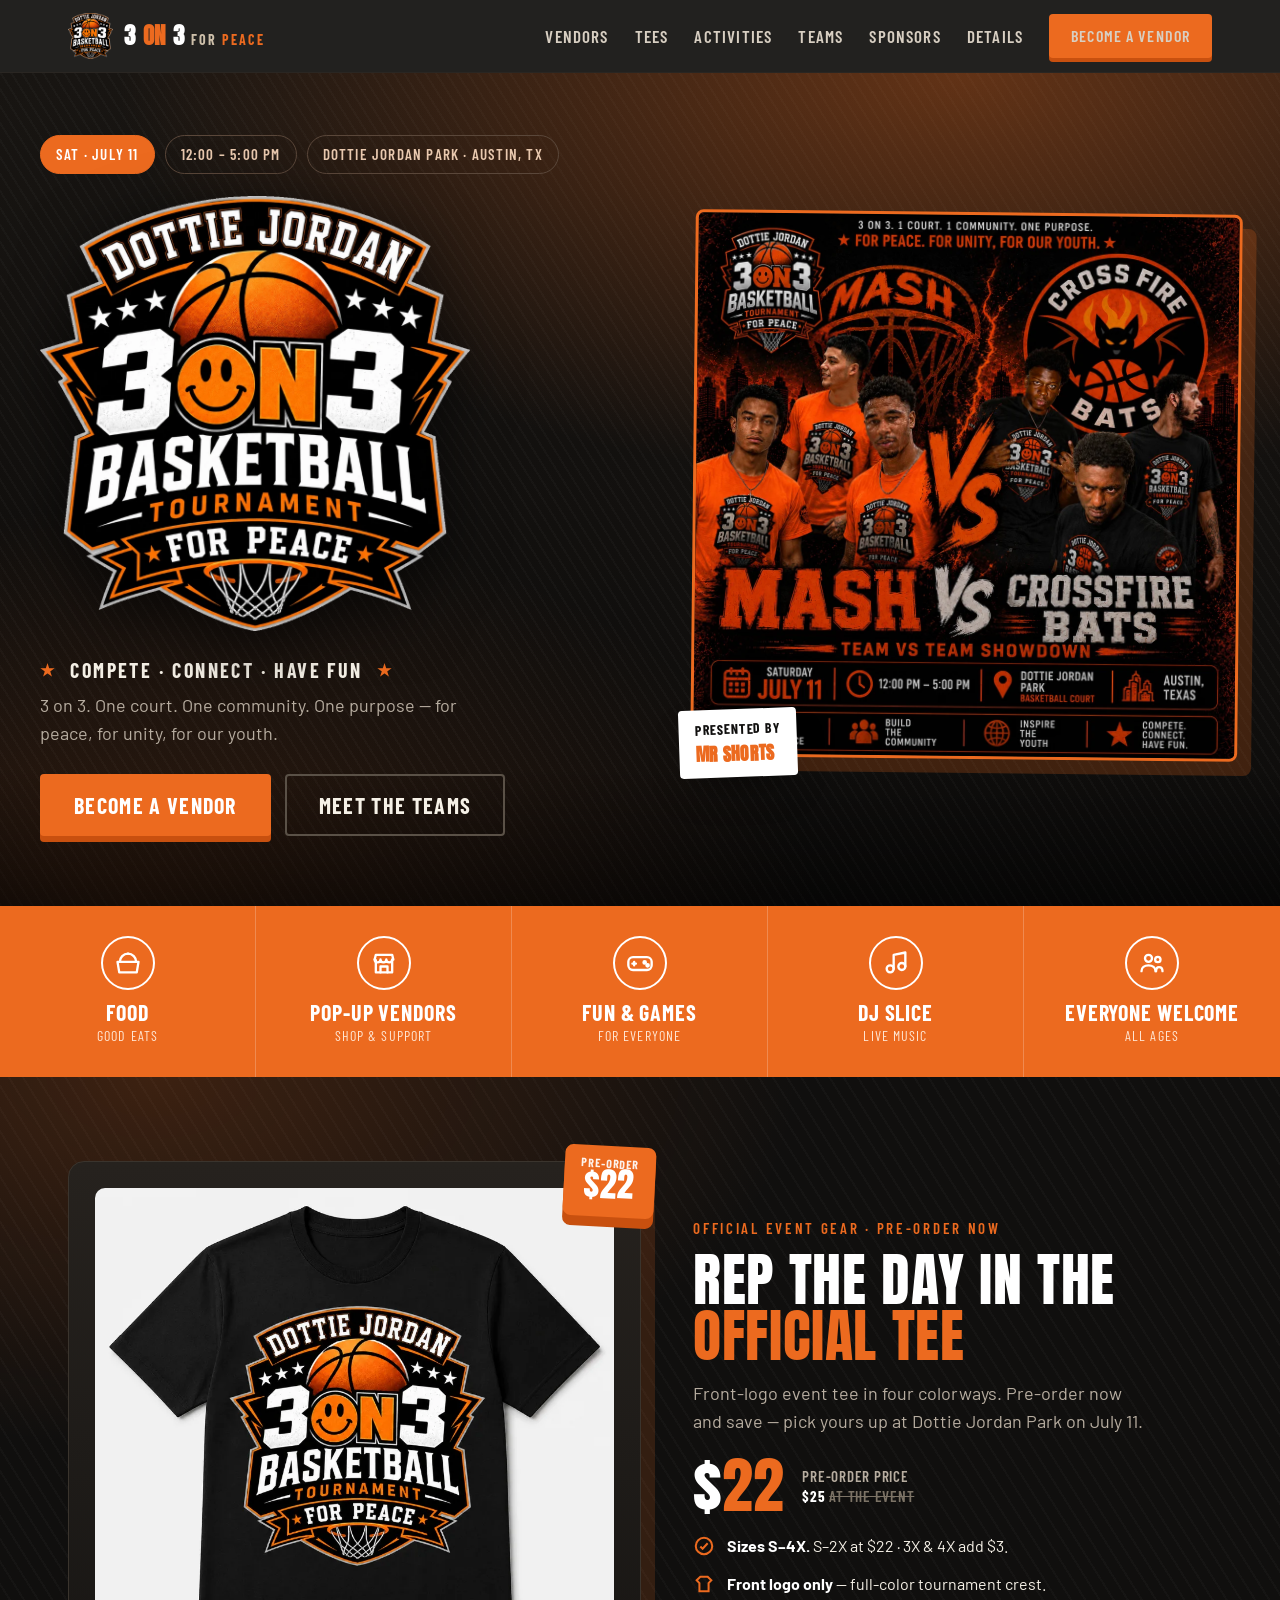
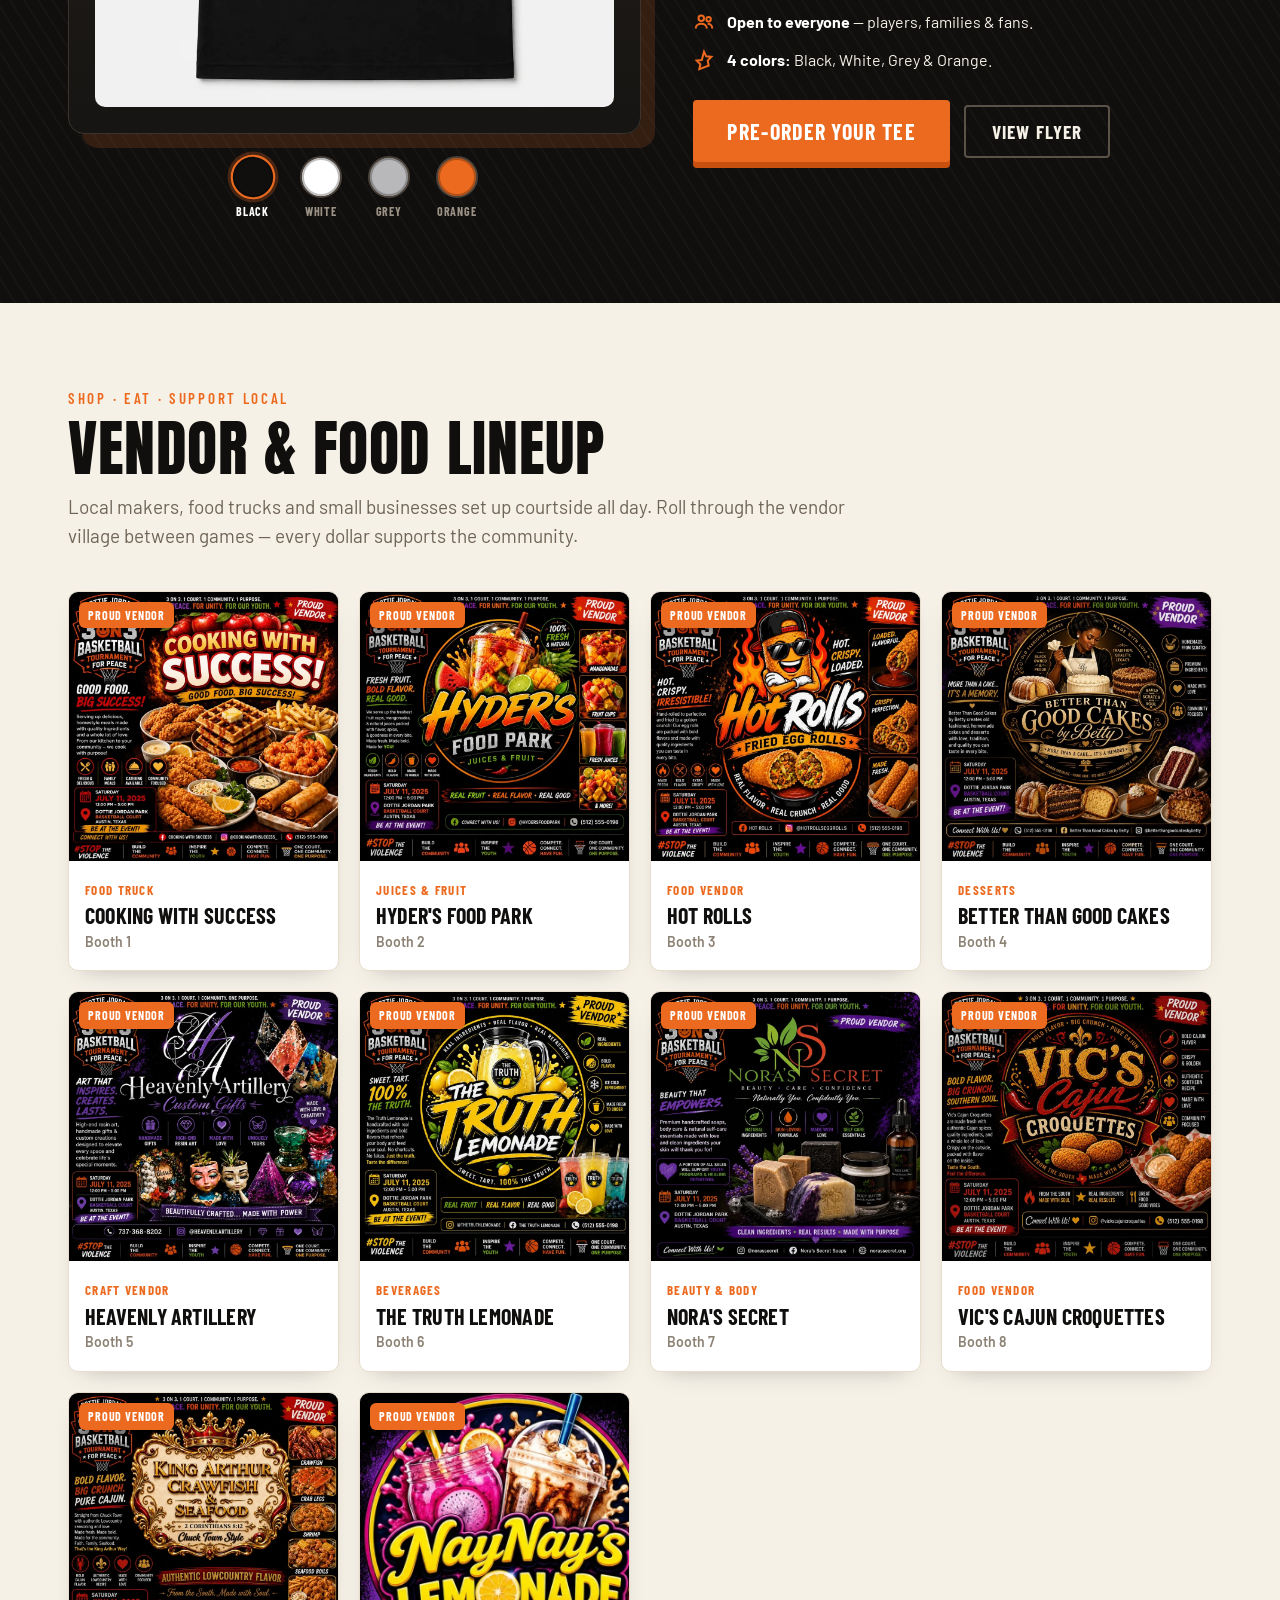
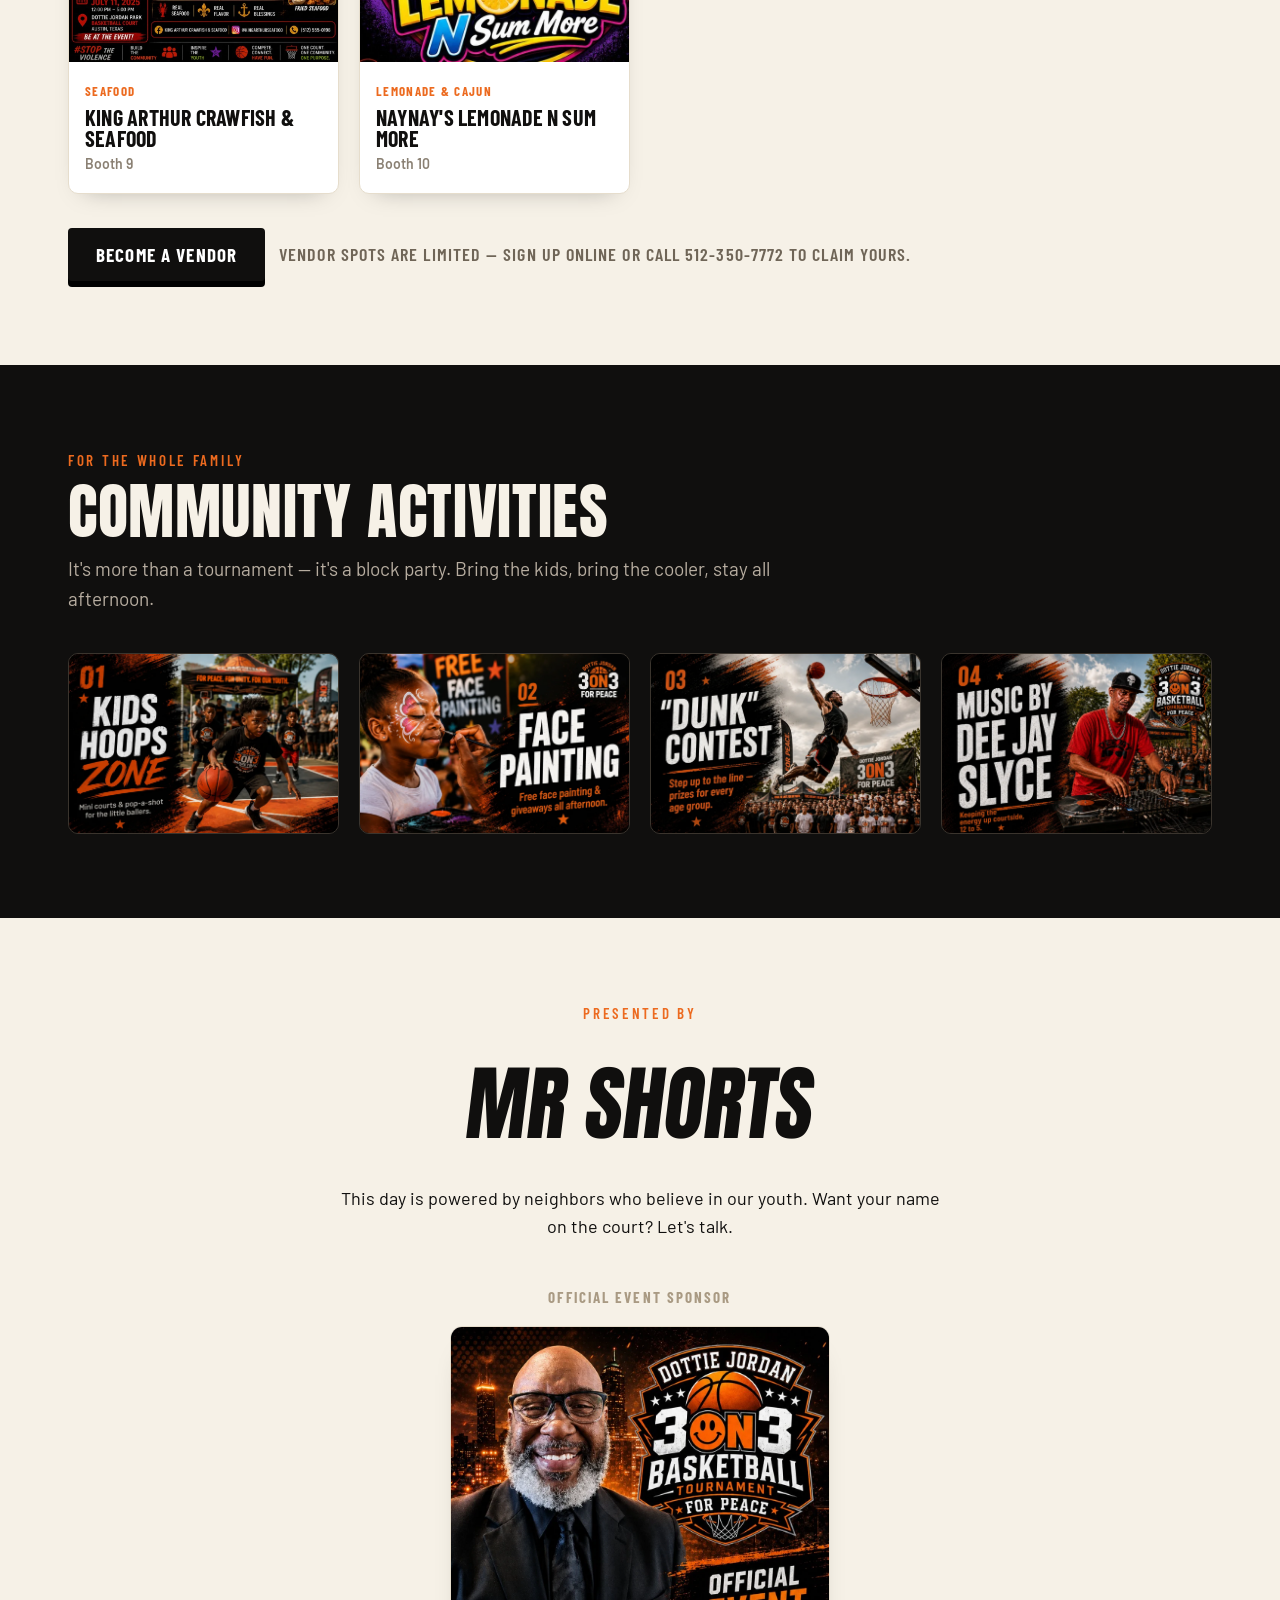
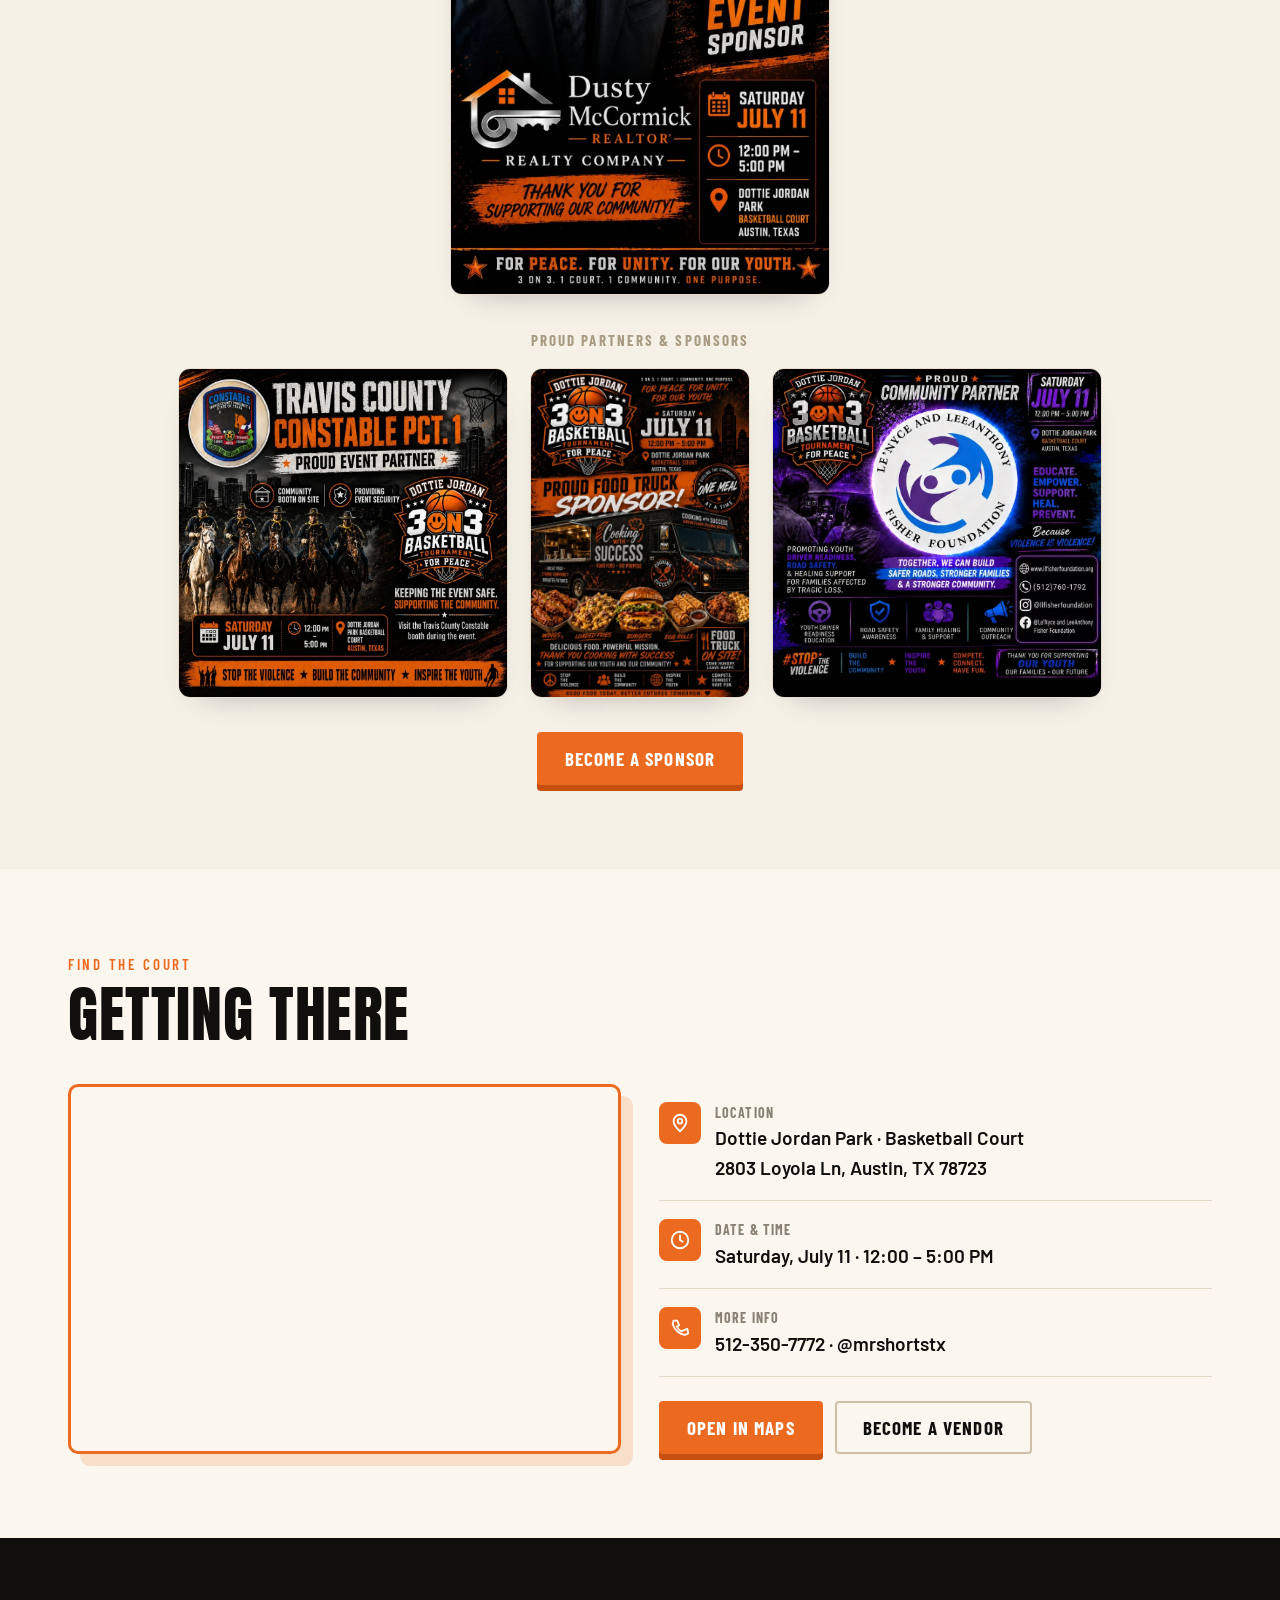
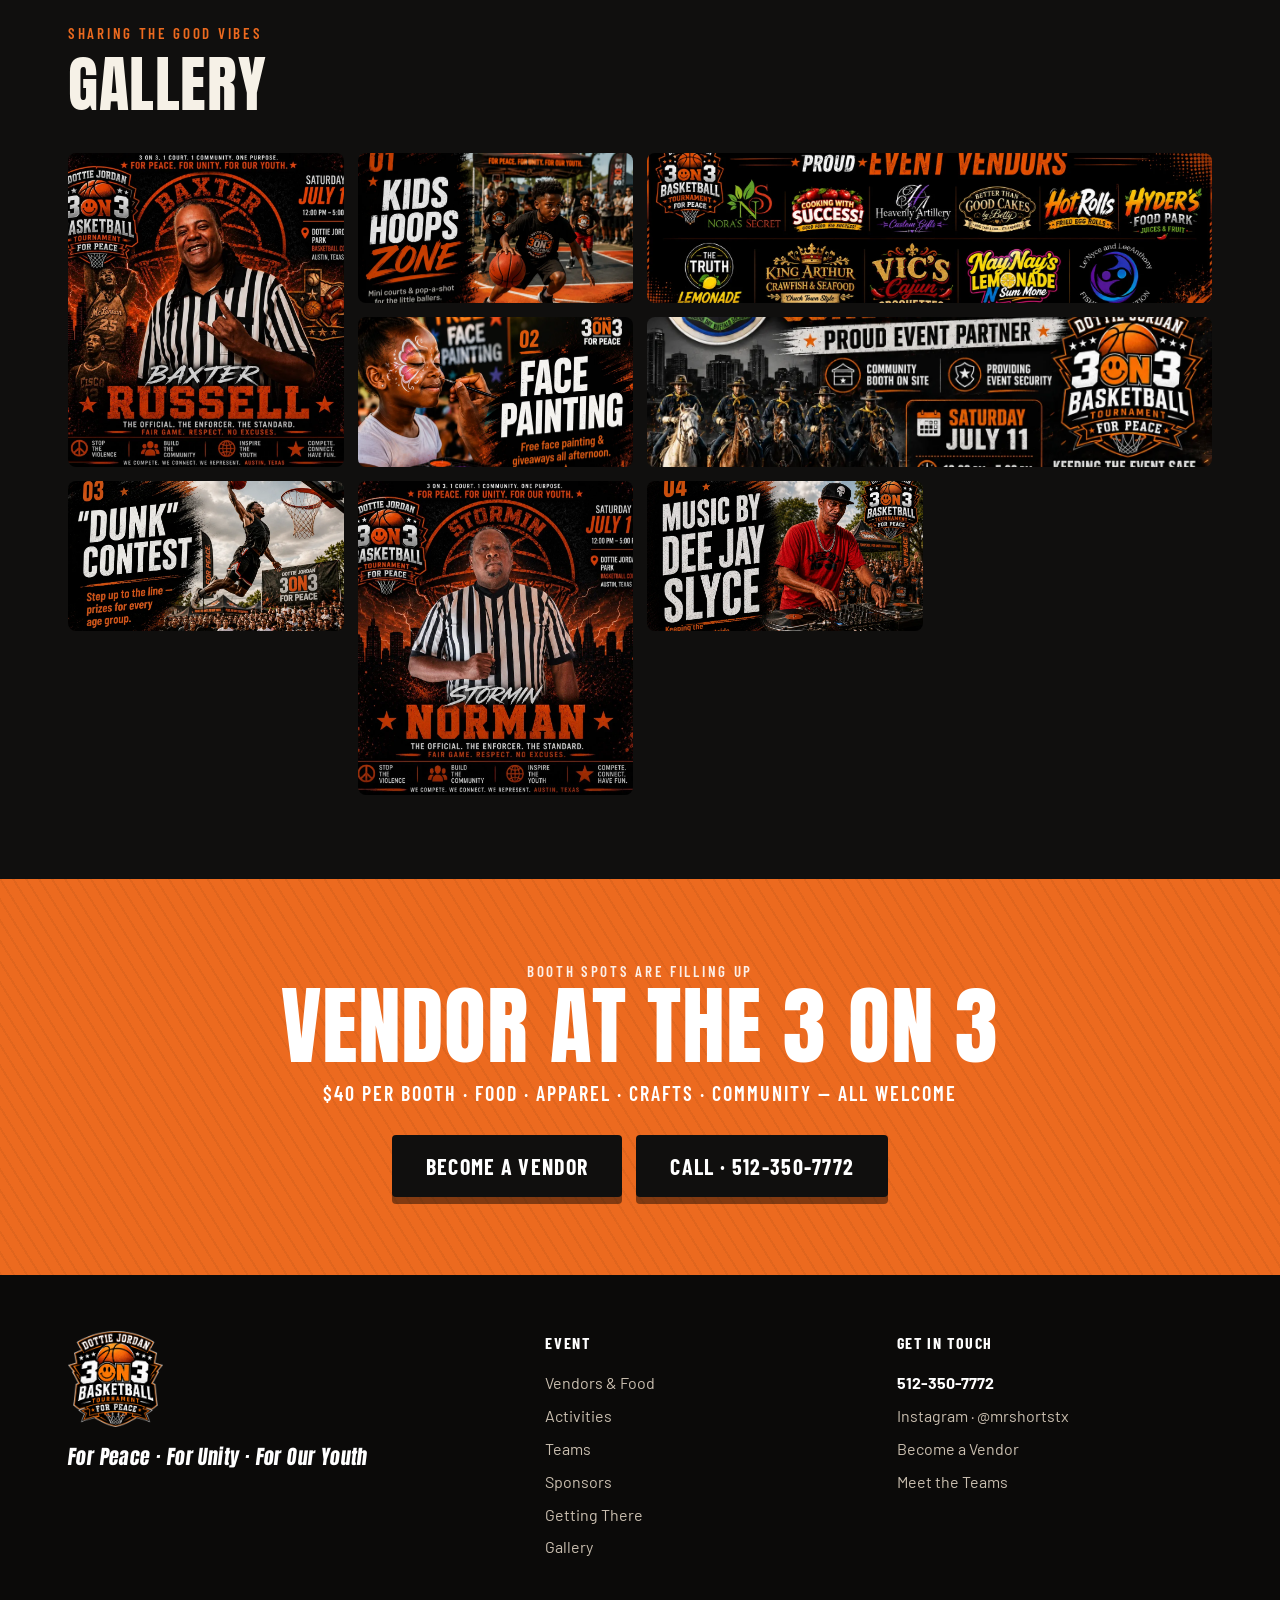
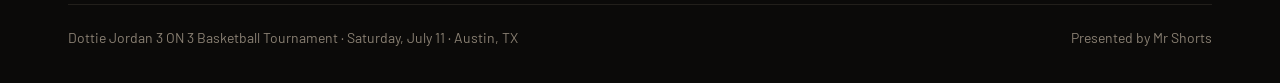
==== commit ba15dd2f: "Add files via upload" ====
--- a/index.html
+++ b/index.html
@@ -429,6 +429,9 @@
   .sp-actions .btn{border:0;}
   .sp-actions .callnote{font-size:14px;color:#8a8073;line-height:1.4;flex:1;min-width:180px;}
   .sp-actions .callnote a{color:var(--orange-deep);font-weight:700;white-space:nowrap;}
+  .pay-note{margin:14px 2px 0;font-size:14px;line-height:1.5;color:#8a8073;}
+  .pay-note b{color:var(--ink);font-weight:700;}
+  .pay-note a{color:var(--orange-deep);font-weight:700;white-space:nowrap;}
 
   .sp-success{display:none;text-align:center;padding:10px 4px 6px;}
   .sp-success.show{display:block;}
@@ -600,7 +603,7 @@
         <article class="act"><img src="assets/activities/kids-hoops-zone.webp" alt="01 — Kids Hoops Zone: mini courts &amp; pop-a-shot for the little ballers" loading="lazy" /></article>
         <article class="act"><img src="assets/activities/face-painting.webp" alt="02 — Face Painting: free face painting &amp; giveaways all afternoon" loading="lazy" /></article>
         <article class="act"><img src="assets/activities/dunk-contest.webp" alt="03 — Dunk Contest: step up to the line, prizes for every age group" loading="lazy" /></article>
-        <article class="act"><img src="assets/activities/dj-slyce.webp" alt="04 — Music by DJ Slyce: keeping the energy up courtside, 12 to 5" loading="lazy" /></article>
+        <article class="act"><img src="assets/activities/dj-slyce.webp" alt="04 — Music by Dee Jay Slyce: keeping the energy up courtside, 12 to 5" loading="lazy" /></article>
       </div>
     </div>
   </section>
@@ -678,7 +681,7 @@
         <img class="wide" src="assets/gallery/travis-constable-partner.webp" alt="Travis County Constable Pct. 1 — proud event partner" loading="lazy" />
         <img src="assets/activities/dunk-contest.webp" alt="Dunk contest" loading="lazy" />
         <img class="tall" src="assets/posters/stormin-norman.webp" alt="Referee spotlight: Stormin Norman" loading="lazy" />
-        <img src="assets/activities/dj-slyce.webp" alt="Music by DJ Slyce" loading="lazy" />
+        <img src="assets/activities/dj-slyce.webp" alt="Music by Dee Jay Slyce" loading="lazy" />
       </div>
     </div>
   </section>
@@ -735,7 +738,7 @@
       <div class="sp-head">
         <span class="eyebrow">Official Event Tee · Pre-Order</span>
         <h2 id="teeTitle">Pre-Order Your <span class="o">Tee</span></h2>
-        <p>Reserve your shirt now at the $22 pre-order price and pick it up at Dottie Jordan Park on July 11. The Mr Shorts team will confirm your order and pickup.</p>
+        <p>Get your shirt at the $22 pre-order price and pick it up at Dottie Jordan Park on July 11. Pay online now with card, or reserve and we'll send you an invoice.</p>
       </div>
 
       <div class="sp-body">
@@ -802,9 +805,10 @@
           </div>
 
           <div class="sp-actions">
-            <button class="btn lg" type="submit">Place Pre-Order</button>
-            <span class="callnote">Prefer to talk? Call <a href="tel:5123507772">512-350-7772</a></span>
-          </div>
+            <a class="btn lg" id="teePayNow" href="https://square.link/u/mPDt3AR9" target="_blank" rel="noopener">Pay Now With Square</a>
+            <button class="btn ghost lg" type="submit">Reserve — Invoice Me</button>
+          </div>
+          <p class="pay-note">✅ <b>Pay Now</b> takes you to our secure Square checkout — pick your size &amp; color there and you're done. Rather be billed? Hit <b>Reserve</b> and the Mr Shorts team will email you an invoice. Questions? Call <a href="tel:5123507772">512-350-7772</a>.</p>
         </form>
 
         <div class="sp-success" id="teeSuccess">
@@ -1116,32 +1120,49 @@
         const g=id=>(form.elements[id]&&form.elements[id].value.trim())||'—';
         const color=(form.querySelector('input[name="teeColor"]:checked')||{}).value||'—';
         const size=sizeEl.value, q=qty(), total=unitPrice()*q;
-        const body=[
-          'NEW TEE PRE-ORDER — Dottie Jordan 3 ON 3 For Peace (July 11)',
-          '',
-          'Color:    '+color,
-          'Size:     '+size,
-          'Quantity: '+q,
-          'Estimated total: $'+total+' (pre-order price)',
-          '',
-          'Name:  '+g('teeName'),
-          'Phone: '+g('teePhone'),
-          'Email: '+g('teeEmail'),
-          '',
-          'Notes / additional sizes:',
-          '  '+g('teeMsg'),
-          '',
-          '— Sent from the 3ON3 For Peace tee pre-order form'
-        ].join('\n');
-        window.location.href='mailto:'+TEE_EMAIL+
-          '?subject='+encodeURIComponent('Tee Pre-Order ('+q+'x '+color+' '+size+') — '+g('teeName'))+
-          '&body='+encodeURIComponent(body);
-
+        const summary=q+'x '+color+' '+size+' — $'+total;
+
+        const submitBtn=form.querySelector('[type="submit"]');
+        if(submitBtn){submitBtn.disabled=true;submitBtn.textContent='Sending…';}
+
+        // Remember the order so we can confirm it when FormSubmit redirects back.
+        try{sessionStorage.setItem('teeOrder',summary);}catch(_){}
+
+        // Submit as a STANDARD FormSubmit POST (not AJAX). This is the path that
+        // performs the one-time email activation AND reliably delivers every order.
+        const post=document.createElement('form');
+        post.method='POST';
+        post.action='https://formsubmit.co/'+TEE_EMAIL;
+        post.style.display='none';
+        const add=(n,v)=>{const i=document.createElement('input');i.type='hidden';i.name=n;i.value=v;post.appendChild(i);};
+        add('_subject','Tee Pre-Order ('+summary+') — '+g('teeName'));
+        add('_template','table');
+        add('_captcha','false');
+        add('_next',location.origin+location.pathname+'#tee-thanks');
+        add('Order',summary);
+        add('Color',color);
+        add('Size',size);
+        add('Quantity',String(q));
+        add('Estimated total','$'+total+' (pre-order price)');
+        add('Customer name',g('teeName'));
+        add('Phone',g('teePhone'));
+        add('Email',g('teeEmail'));
+        add('Notes / additional sizes',g('teeMsg'));
+        document.body.appendChild(post);
+        post.submit();
+      });
+
+      // FormSubmit redirects the customer back here after a successful order.
+      if(location.hash==='#tee-thanks'){
+        let s='your order';
+        try{s=sessionStorage.getItem('teeOrder')||s;sessionStorage.removeItem('teeOrder');}catch(_){}
+        open();
         document.getElementById('teeSuccessMsg').textContent=
-          'Your email app just opened with your order ('+q+'x '+color+' '+size+', $'+total+') ready — hit send to finish. The Mr Shorts team will confirm your tee and pickup on July 11.';
+          'Order received! We\'ve got '+s+'. The Mr Shorts team will email you an invoice for payment and confirm pickup on July 11.';
         form.style.display='none';
         success.classList.add('show');
-      });
+        if(history.replaceState)history.replaceState(null,'',location.pathname);
+      }
     })();
   </script>
 </body>
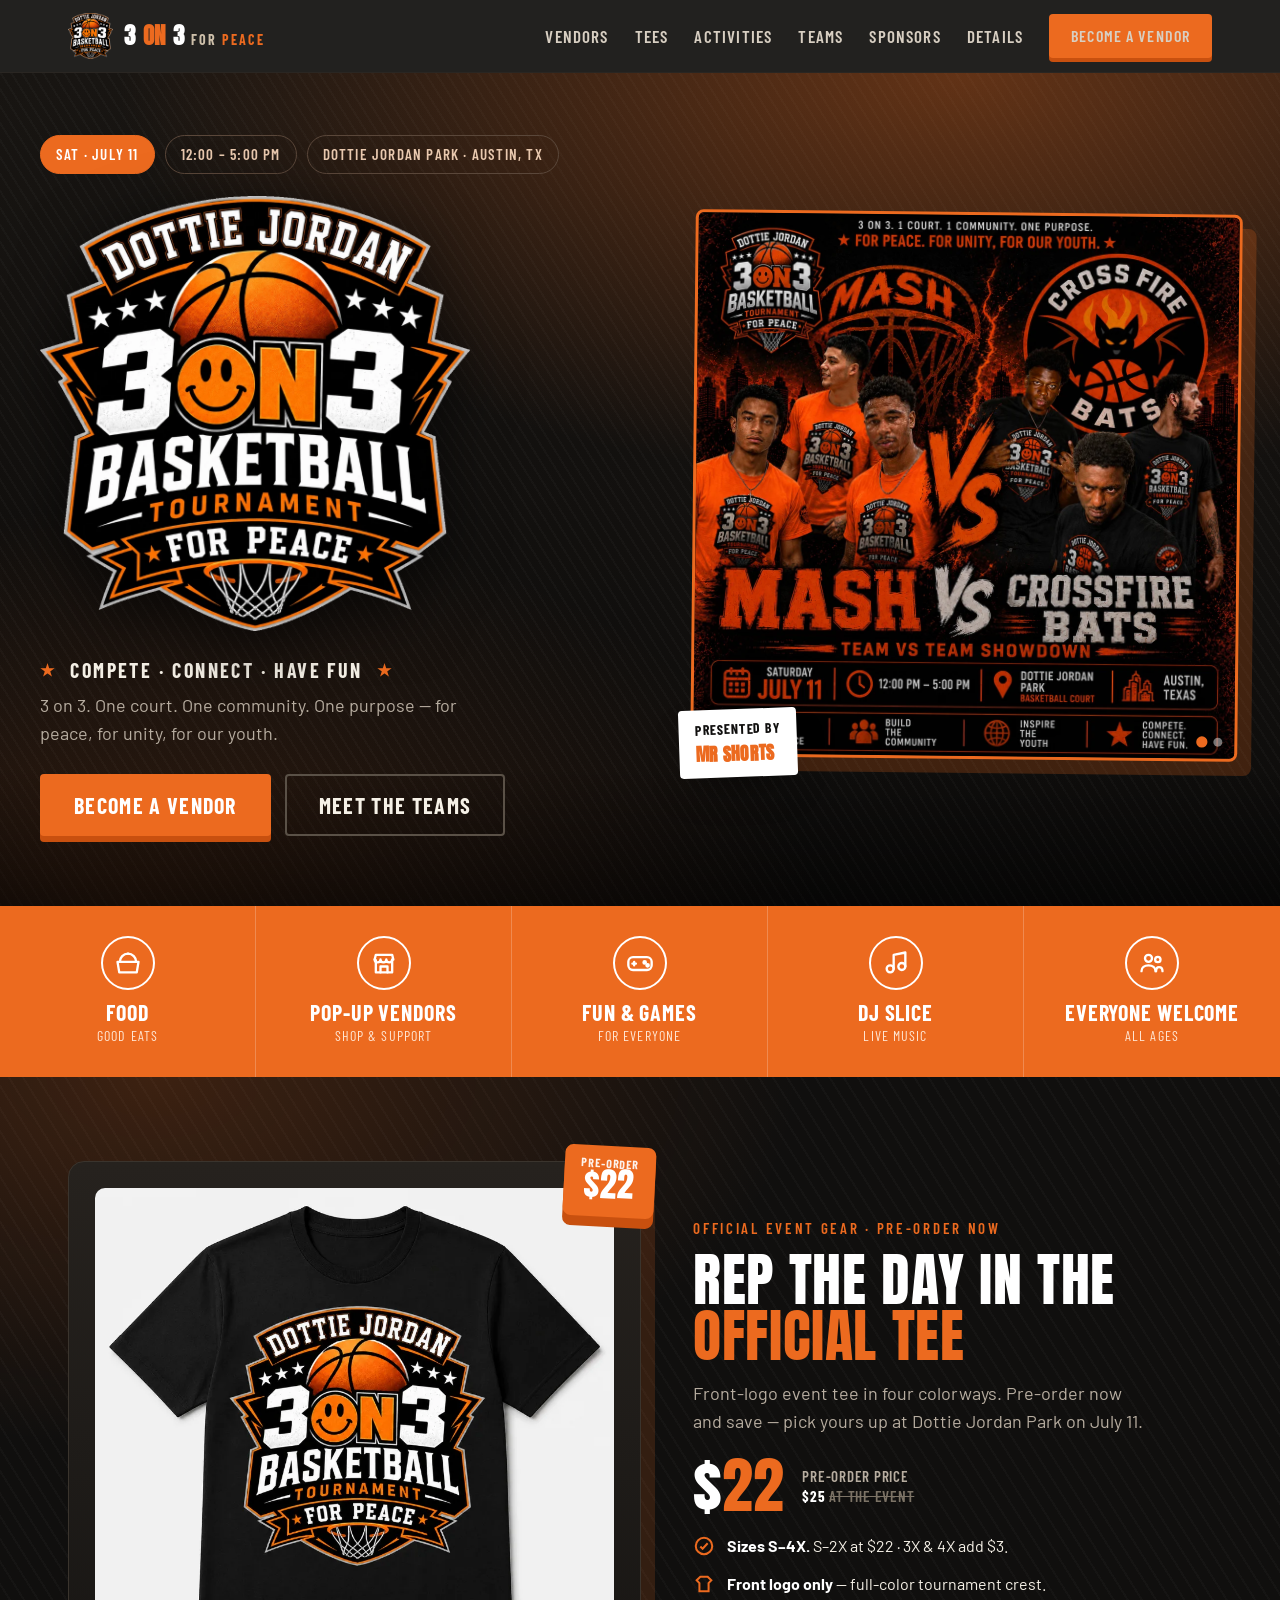
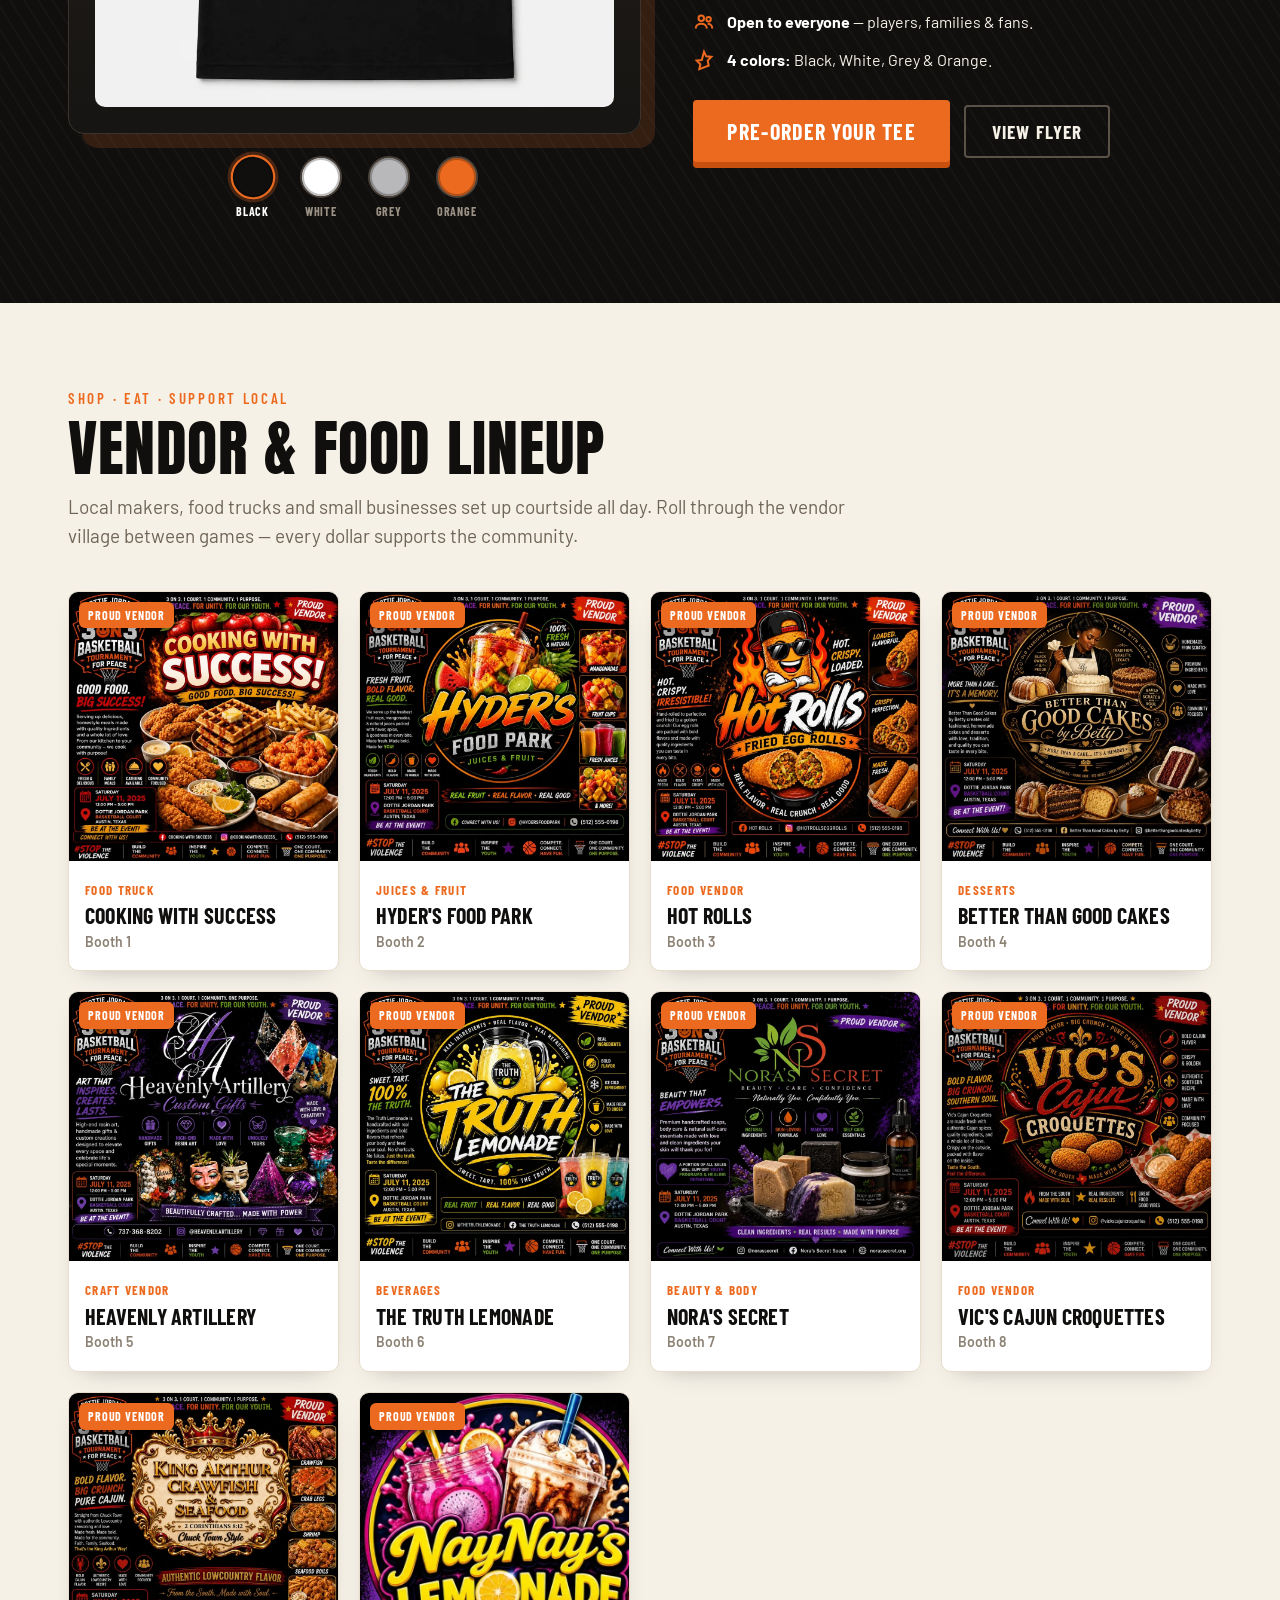
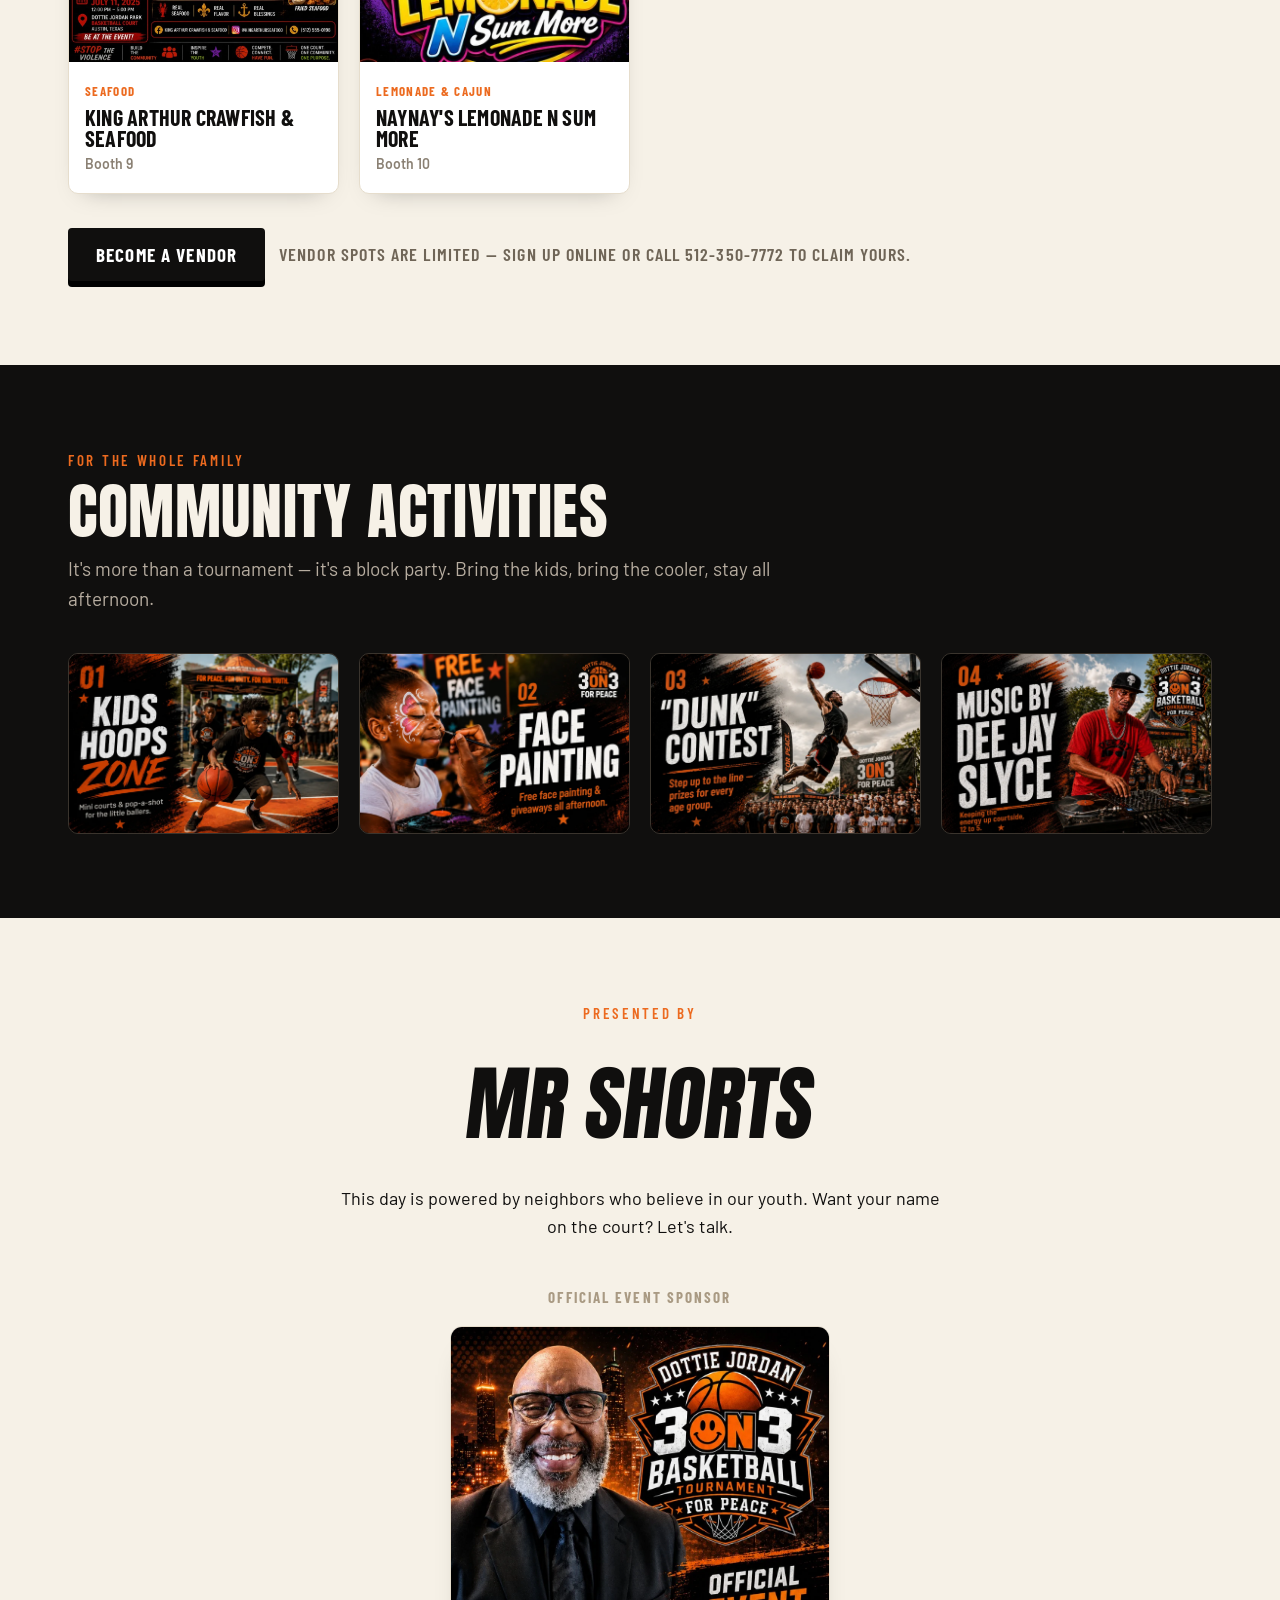
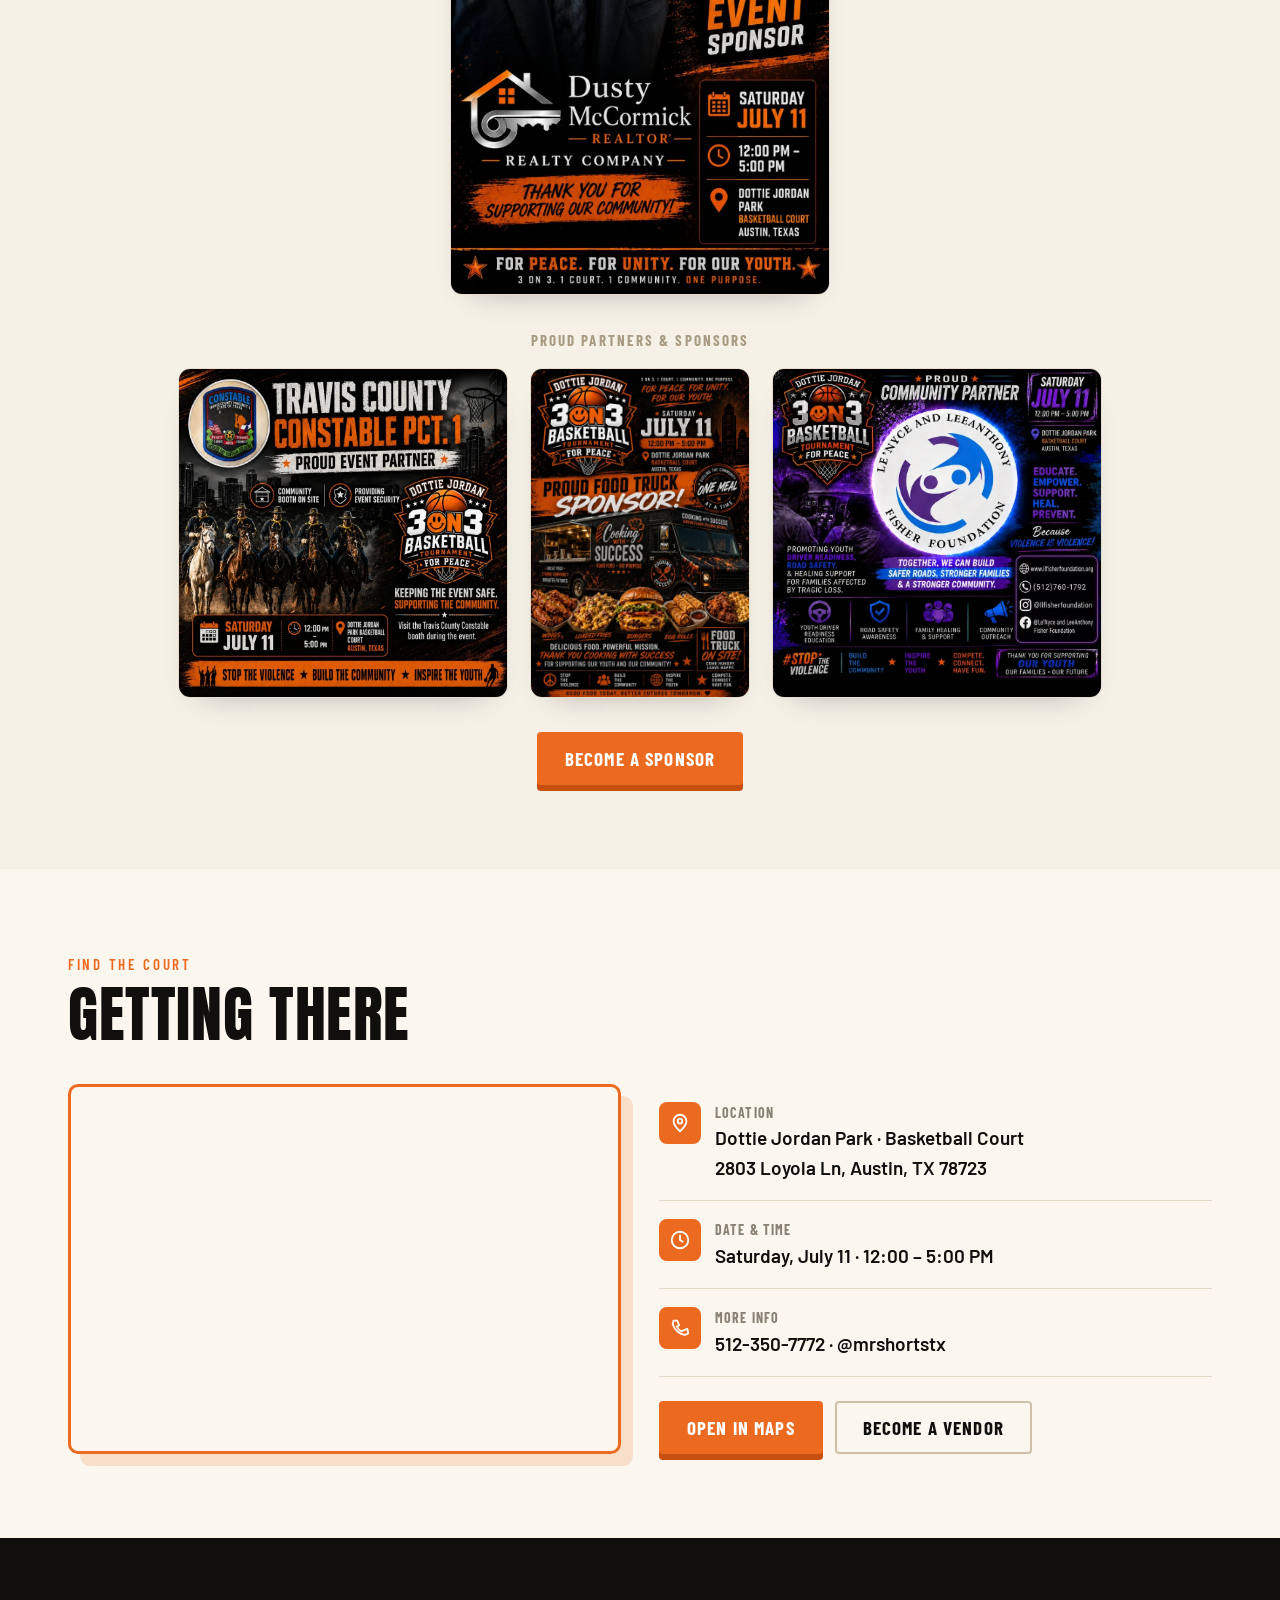
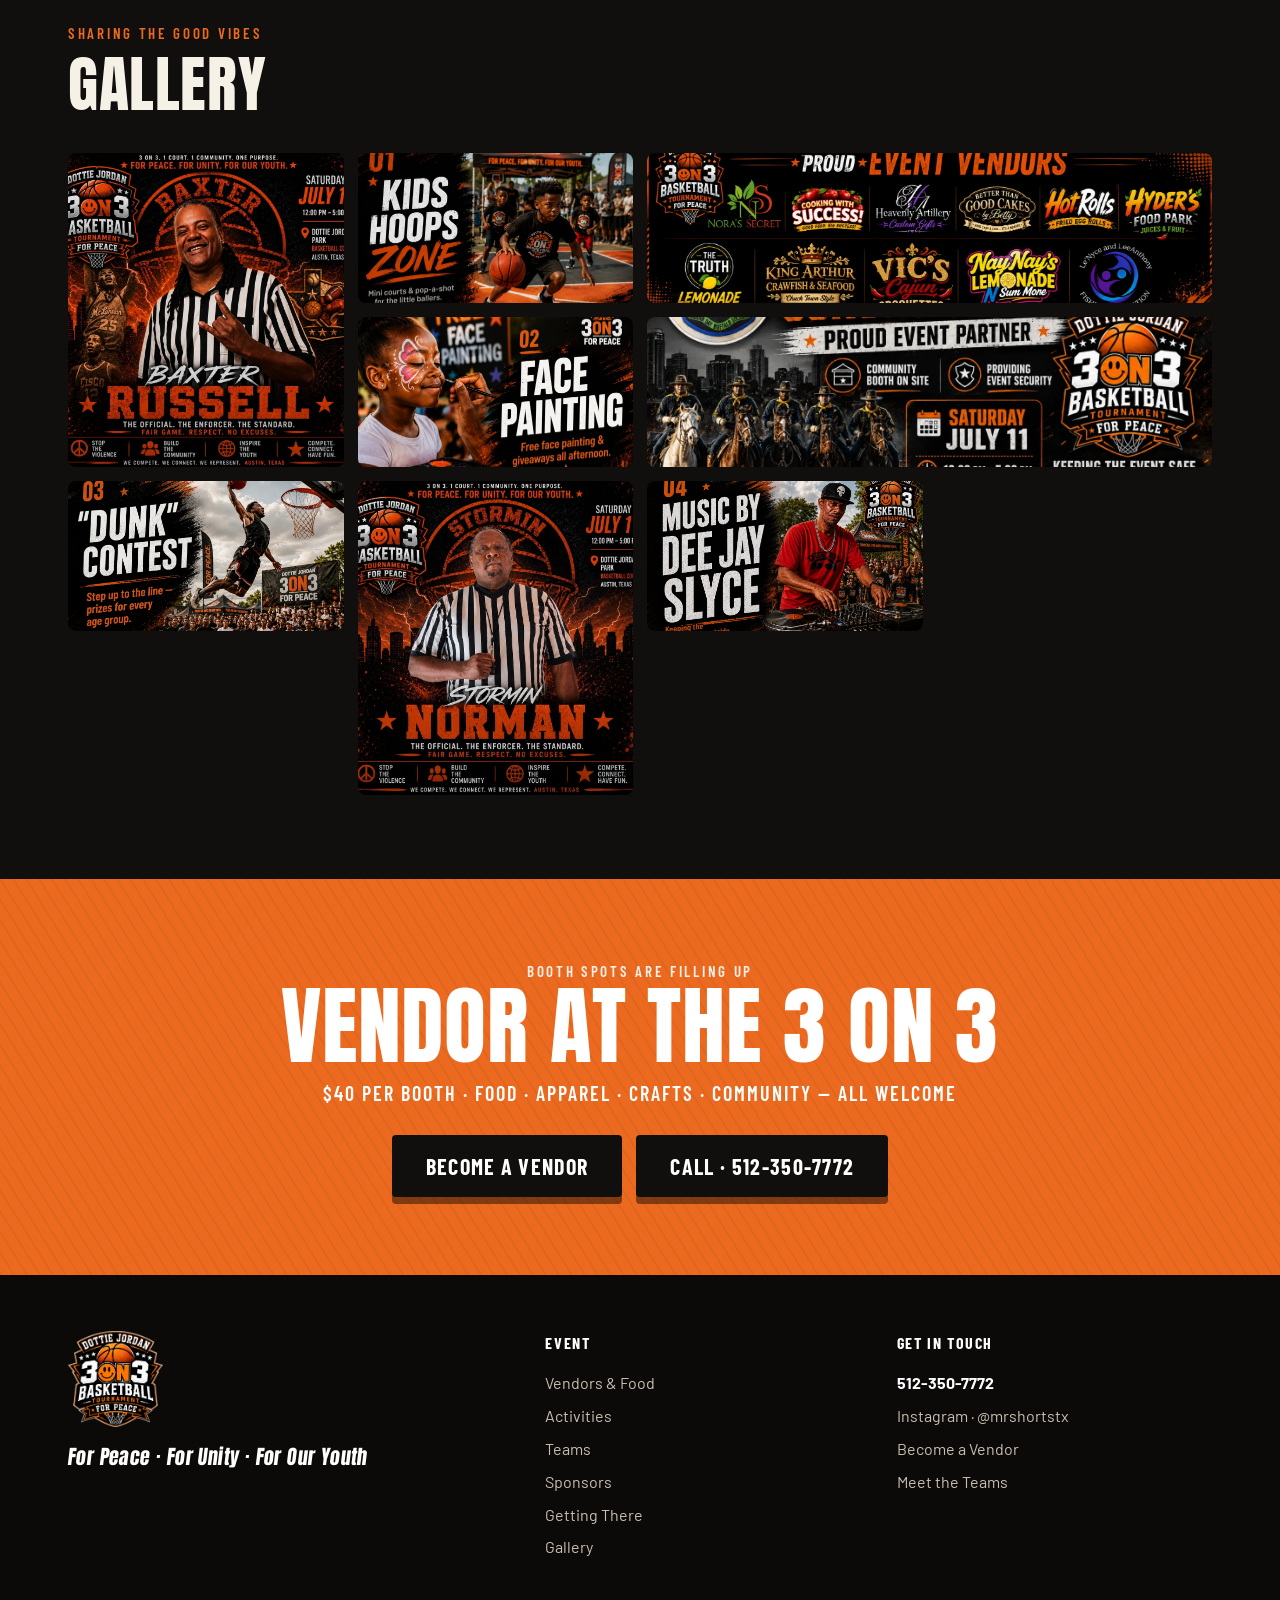
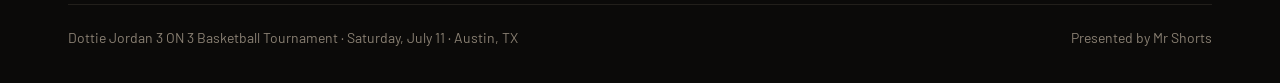
==== commit e58c91e5: "Add files via upload" ====
--- a/index.html
+++ b/index.html
@@ -124,7 +124,14 @@
 .hero .sub{color:var(--muted);max-width:440px;font-size:18px;margin:0 0 26px;}
 .hero .cta-row{display:flex;gap:14px;flex-wrap:wrap;}
 .hero-media{position:relative;}
-.hero-media image-slot,.hero-media img{display:block;width:100%;height:auto;aspect-ratio:1/1;object-fit:cover;border-radius:8px;border:3px solid var(--orange);box-shadow:14px 14px 0 rgba(236,106,31,.22);transform:rotate(.6deg);}
+.hero-media image-slot,.hero-media .hero-carousel{display:block;width:100%;aspect-ratio:1/1;border-radius:8px;border:3px solid var(--orange);box-shadow:14px 14px 0 rgba(236,106,31,.22);transform:rotate(.6deg);}
+.hero-carousel{position:relative;overflow:hidden;background:#120d0a;}
+.hero-carousel img{position:absolute;inset:0;width:100%;height:100%;object-fit:cover;opacity:0;transition:opacity 1s ease;}
+.hero-carousel img.is-active{opacity:1;}
+@media(prefers-reduced-motion:reduce){.hero-carousel img{transition:none;}}
+.hero-dots{position:absolute;right:12px;bottom:12px;display:flex;gap:7px;z-index:2;}
+.hero-dots button{width:9px;height:9px;padding:0;border:0;border-radius:50%;cursor:pointer;background:rgba(255,255,255,.45);transition:background .25s,transform .25s;}
+.hero-dots button.is-active{background:var(--orange);transform:scale(1.25);}
 .hero-media .presented{
   position:absolute;left:-14px;bottom:-18px;background:#fff;color:var(--ink);
   font-family:'Barlow Condensed',sans-serif;font-weight:700;text-transform:uppercase;letter-spacing:.06em;
@@ -332,7 +339,7 @@
 @media(max-width:900px){
   .hero-inner{grid-template-columns:1fr;gap:30px;padding:44px 0 54px;}
   .hero-media{order:-1;}
-  .hero-media img{aspect-ratio:1/1;}
+  .hero-media .hero-carousel{aspect-ratio:1/1;}
   .features .grid{grid-template-columns:repeat(2,1fr);}
   .feature:nth-child(2n){border-right:0;}
   .vendor-grid{grid-template-columns:repeat(2,1fr);}
@@ -489,7 +496,11 @@
         </div>
       </div>
       <div class="hero-media">
-        <img id="hero-photo" src="assets/hero-matchup.webp" alt="MASH vs Crossfire Bats — team showdown, Saturday July 11, Dottie Jordan Park" />
+        <div class="hero-carousel" id="heroCarousel">
+          <img class="is-active" src="assets/hero-matchup.webp" alt="MASH vs Crossfire Bats — team showdown, Saturday July 11, Dottie Jordan Park" />
+          <img src="assets/hero-matchup-2.webp" alt="Isolaters vs TDC — team showdown, Saturday July 11, Dottie Jordan Park" />
+          <div class="hero-dots" id="heroDots"></div>
+        </div>
         <div class="presented">Presented by<b>MR SHORTS</b></div>
       </div>
     </div>
@@ -1044,6 +1055,36 @@
       upd();new MutationObserver(upd).observe(s,{attributes:true,attributeFilter:['data-filled']});
     });
 
+    // ---- hero auto carousel (7s loop, crossfade, pause on hover) ----
+    (function(){
+      const root=document.getElementById('heroCarousel');
+      if(!root)return;
+      const slides=[...root.querySelectorAll('img')];
+      const dotsWrap=document.getElementById('heroDots');
+      if(slides.length<2){if(dotsWrap)dotsWrap.style.display='none';return;}
+      let i=0,timer=null;
+      const DELAY=7000;
+      const dots=slides.map((_,n)=>{
+        const b=document.createElement('button');
+        b.type='button';b.setAttribute('aria-label','Show matchup '+(n+1));
+        b.addEventListener('click',()=>{go(n);restart();});
+        dotsWrap.appendChild(b);return b;
+      });
+      function go(n){
+        i=(n+slides.length)%slides.length;
+        slides.forEach((s,k)=>s.classList.toggle('is-active',k===i));
+        dots.forEach((d,k)=>d.classList.toggle('is-active',k===i));
+      }
+      function next(){go(i+1);}
+      function start(){stop();timer=setInterval(next,DELAY);}
+      function stop(){if(timer){clearInterval(timer);timer=null;}}
+      function restart(){start();}
+      go(0);start();
+      root.addEventListener('mouseenter',stop);
+      root.addEventListener('mouseleave',start);
+      document.addEventListener('visibilitychange',()=>{document.hidden?stop():start();});
+    })();
+
     // ---- tee presale: color preview, order modal, total, submit ----
     (function(){
       const preview=document.getElementById('teePreview');
